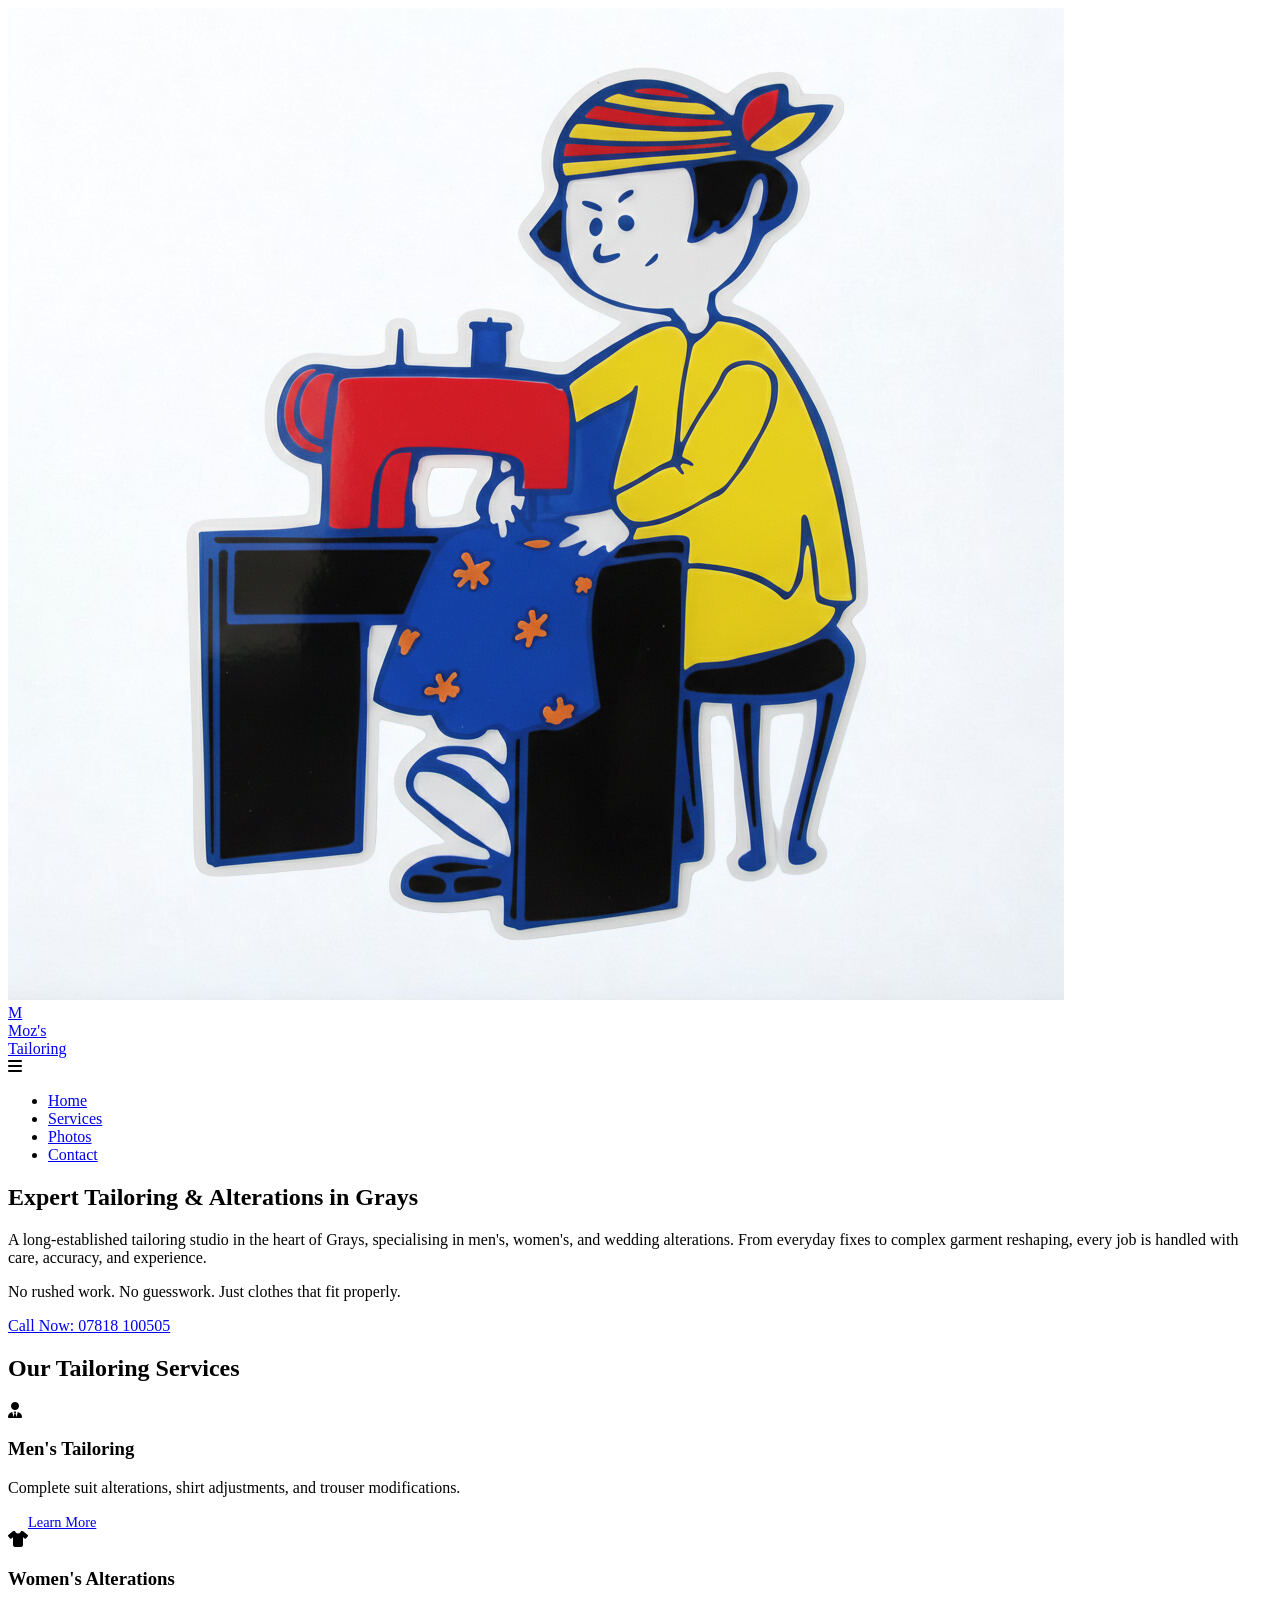
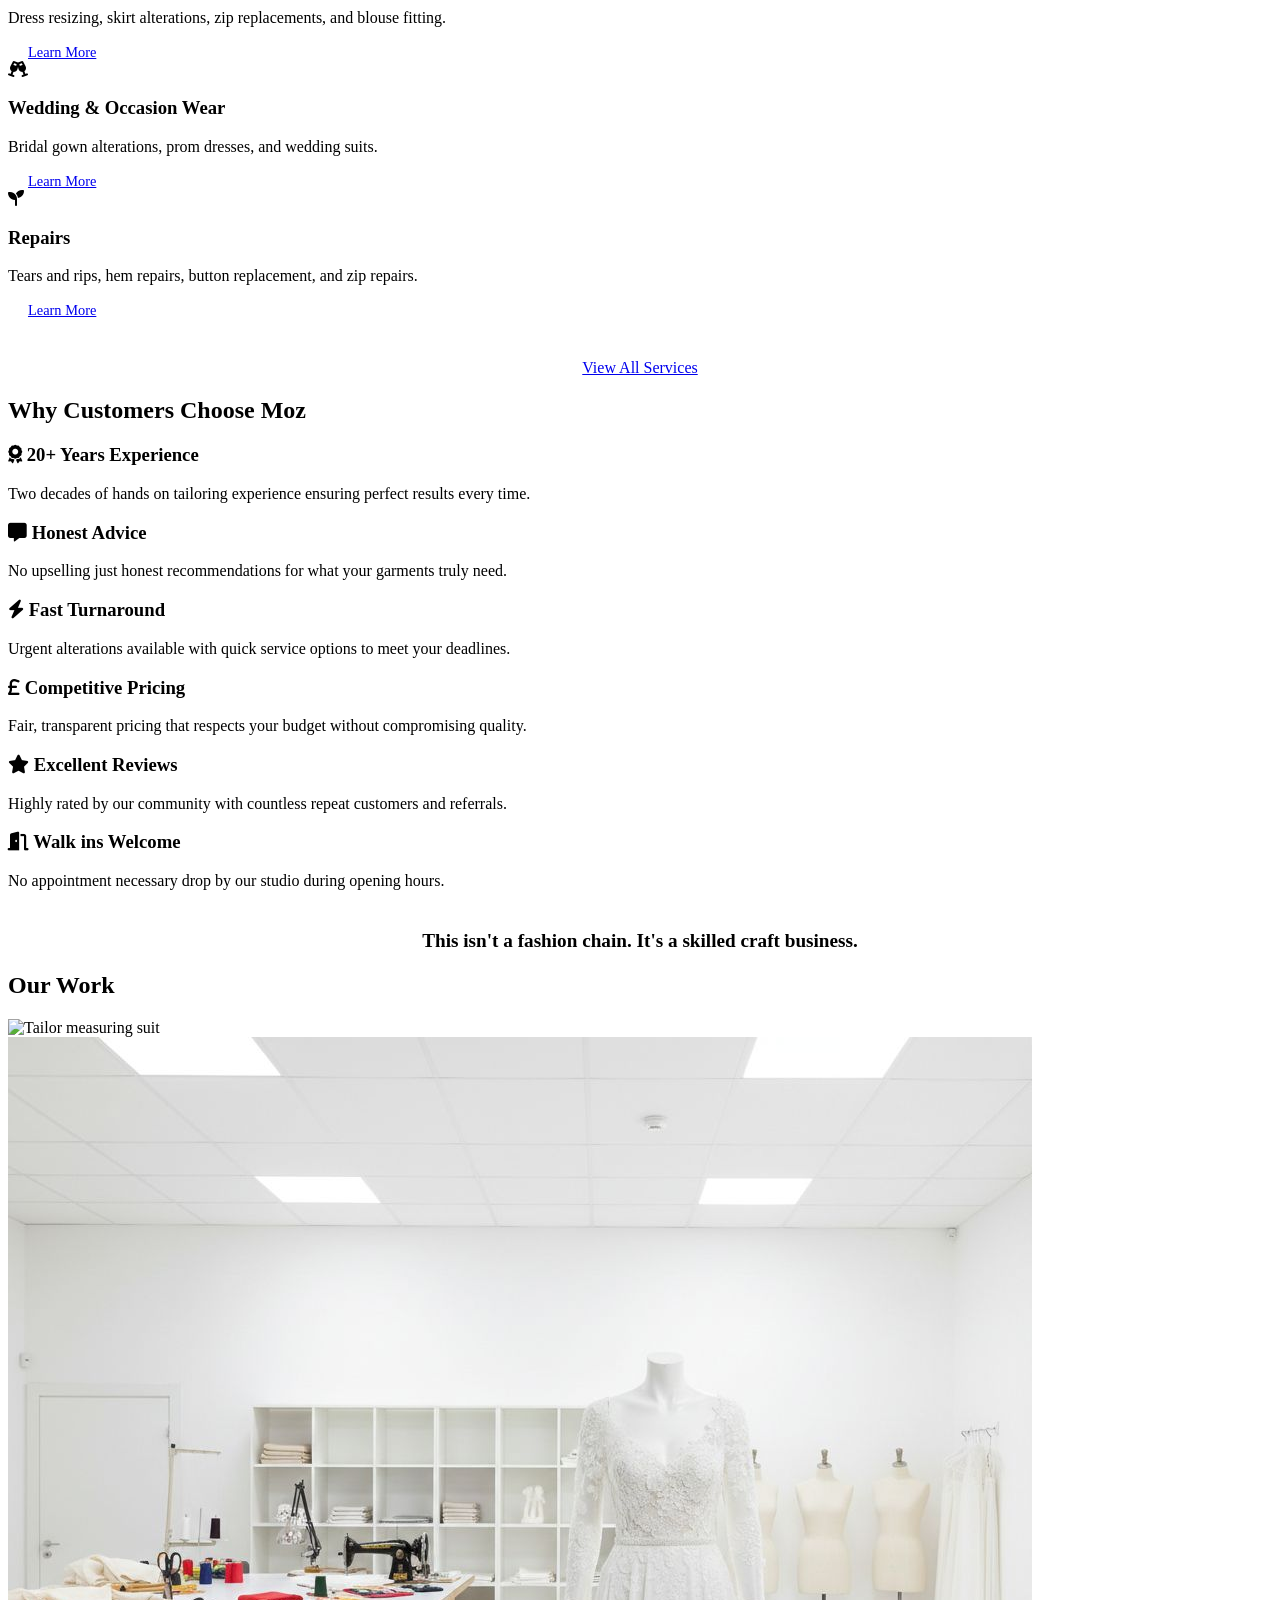
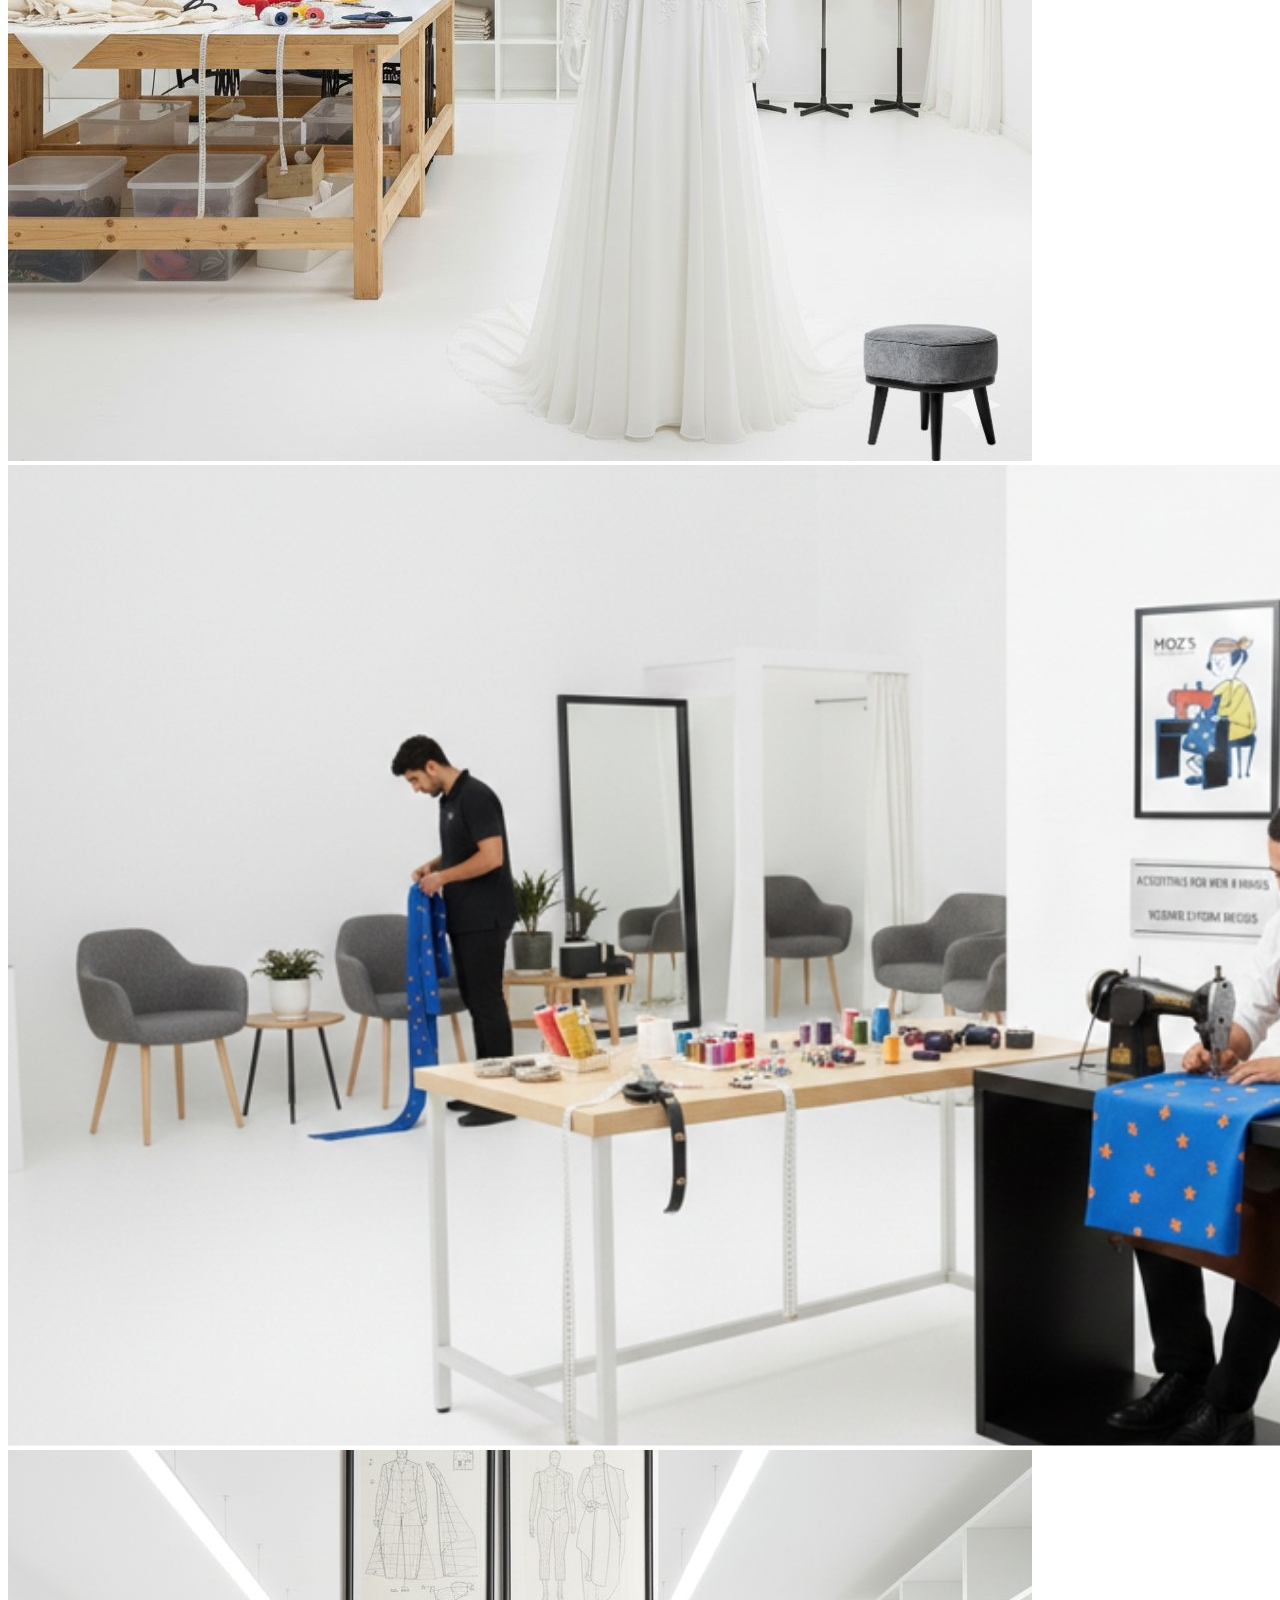
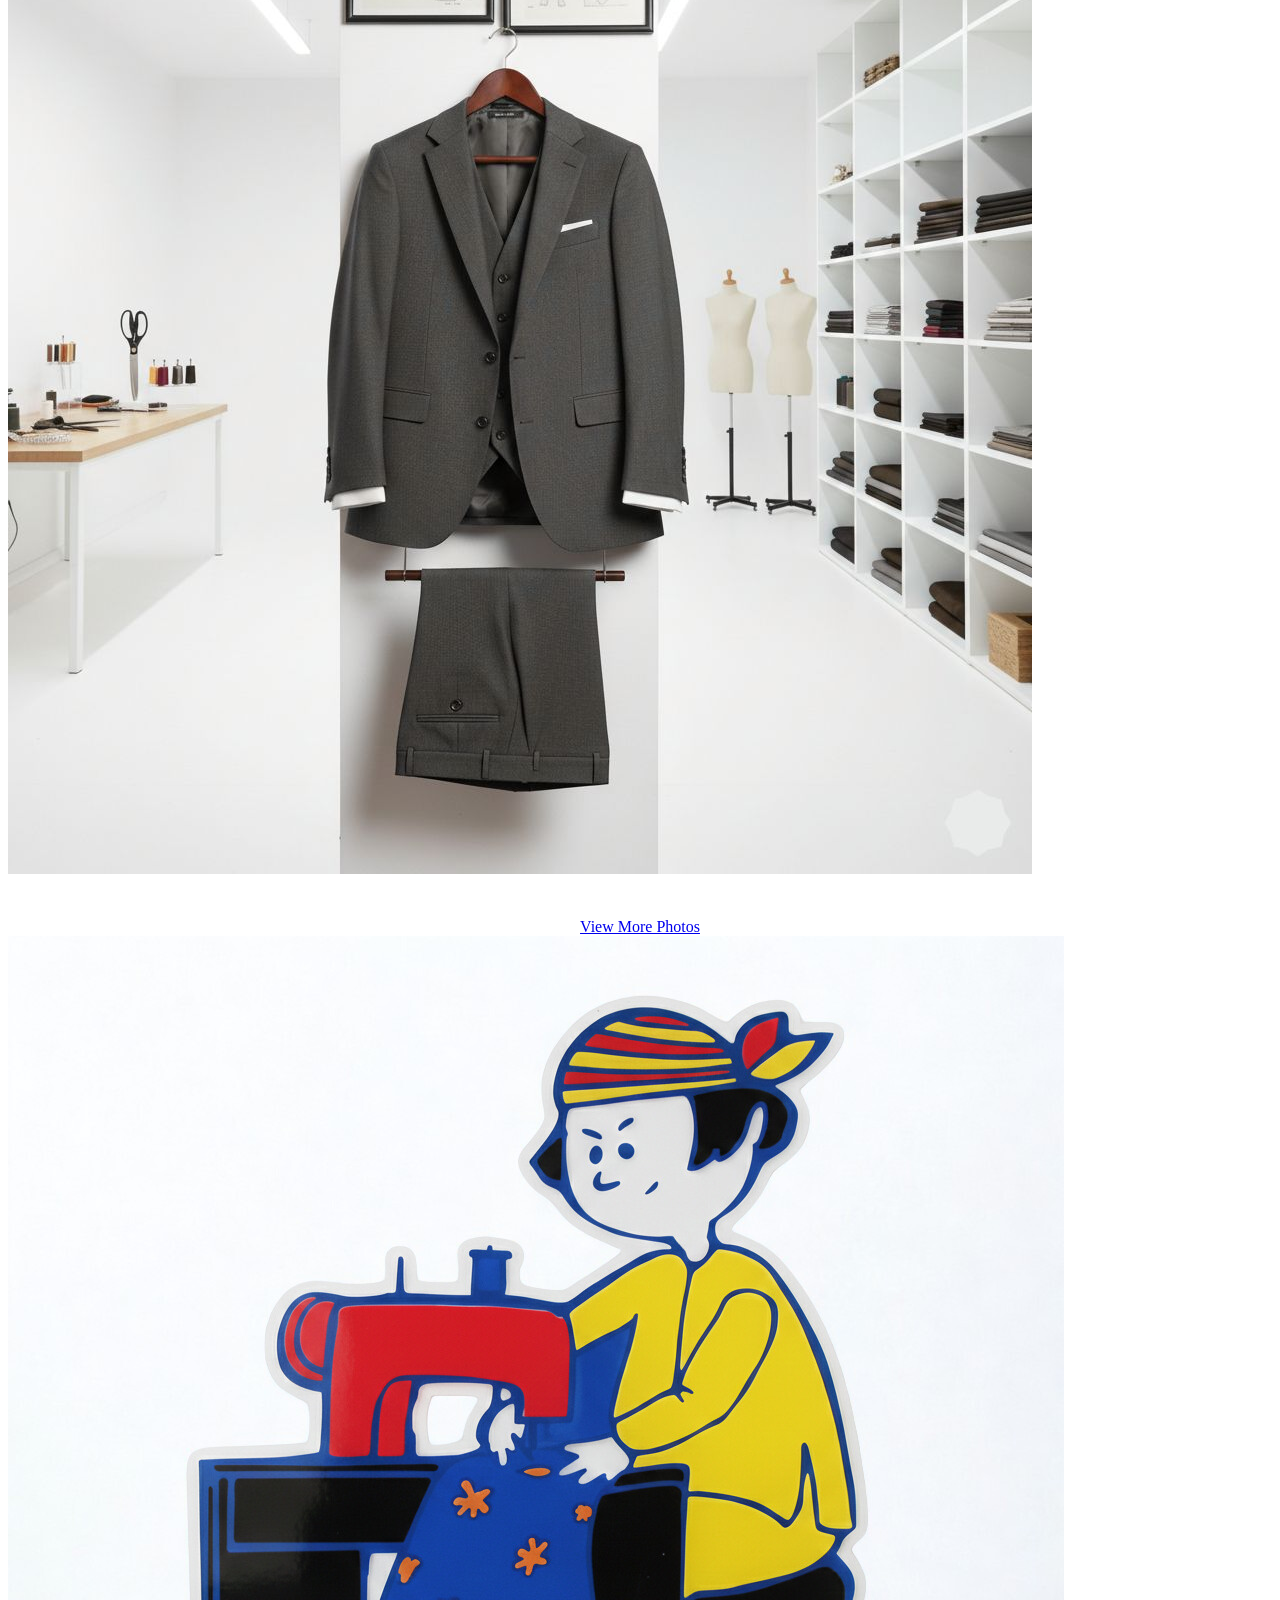
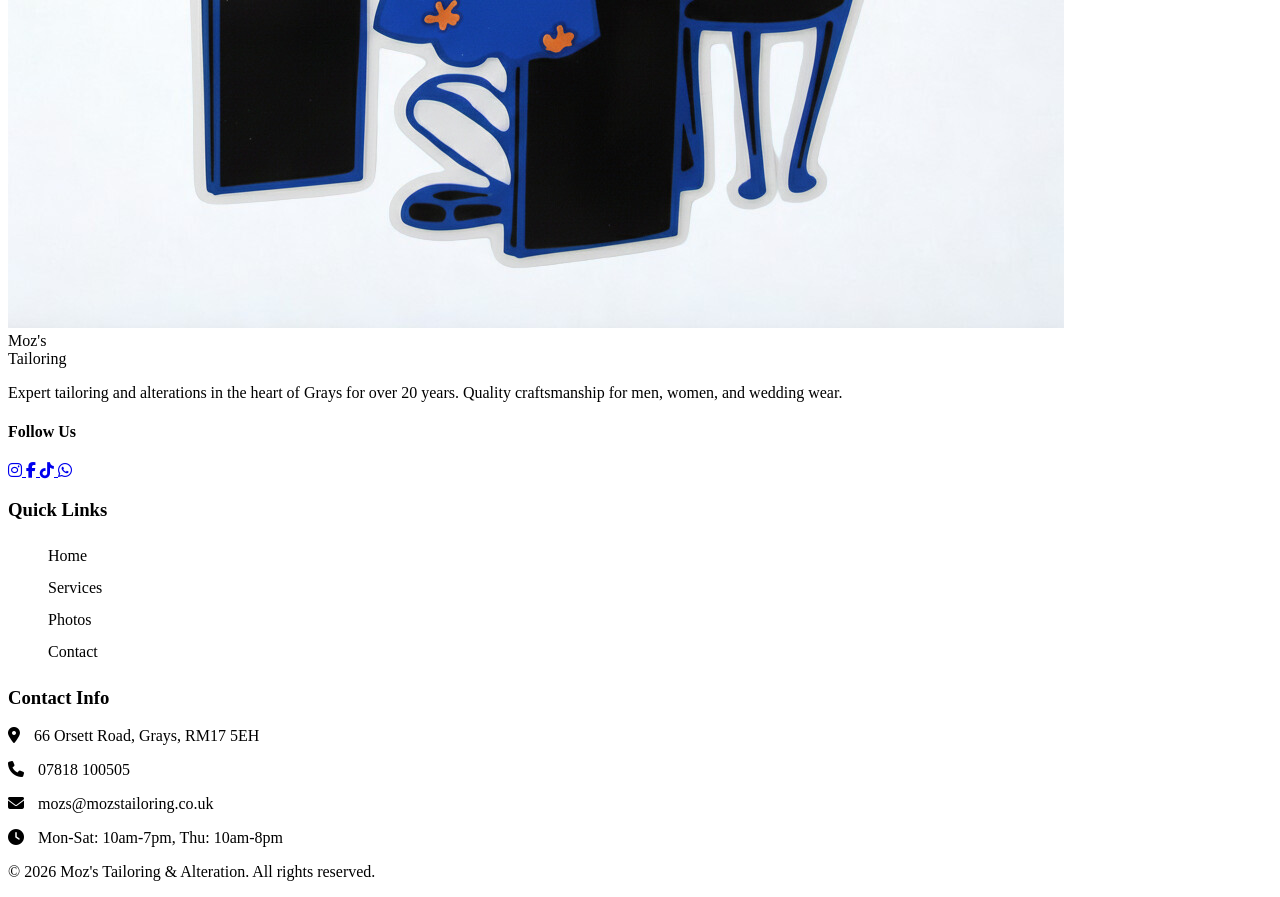
==== index.html @ 3010e923 "Add files via upload" ====
<!DOCTYPE html>
<html lang="en">
<head>
    <meta charset="UTF-8">
    <meta name="viewport" content="width=device-width, initial-scale=1.0">
    <title>Moz's Tailoring & Alteration | Expert Tailors in Grays</title>
    <!-- Favicon -->
    <link rel="icon" type="image/x-icon" href="favicon.ico">
    <link rel="apple-touch-icon" sizes="180x180" href="apple-touch-icon.png">
    <link rel="icon" type="image/png" sizes="32x32" href="favicon-32x32.png">
    <link rel="icon" type="image/png" sizes="16x16" href="favicon-16x16.png">
    
    <link rel="stylesheet" href="https://cdnjs.cloudflare.com/ajax/libs/font-awesome/6.4.0/css/all.min.css">
    <link rel="preconnect" href="https://fonts.googleapis.com">
    <link rel="preconnect" href="https://fonts.gstatic.com" crossorigin>
    <link href="https://fonts.googleapis.com/css2?family=Inter:wght@300;400;500;600;700&family=Lato:wght@400;500;600&display=swap" rel="stylesheet">
    <link rel="stylesheet" href="style.css">
</head>
<body>
    <!-- Main Header (Shared across all pages) -->
    <header class="main-header">
        <div class="container header-container">
            <!-- Logo -->
            <a href="index.html" class="logo-container">
                <img src="images/moz-logo.jpg" alt="Moz's Tailoring Logo" class="logo-image">
                <div class="logo-fallback">M</div>
                <div class="logo-text-top">Moz's</div>
                <div class="logo-text-bottom">Tailoring</div>
            </a>
            
            <!-- Navigation -->
            <nav class="main-nav">
                <div class="mobile-toggle">
                    <i class="fas fa-bars"></i>
                </div>
                <ul>
                    <li><a href="index.html" class="active">Home</a></li>
                    <li><a href="services.html">Services</a></li>
                    <li><a href="photos.html">Photos</a></li>
                    <li><a href="contact.html">Contact</a></li>
                </ul>
            </nav>
        </div>
    </header>

    <!-- Hero Section -->
    <section class="hero" id="home">
        <!-- Background slideshow -->
        <div class="hero-slideshow">
            <div class="hero-slide slide-1 active"></div>
            <div class="hero-slide slide-2"></div>
        </div>
        
        <!-- Hero main content -->
        <div class="hero-content">
            <div class="hero-title-container">
                <h1 class="fade-in">Expert Tailoring & Alterations in Grays</h1>
            </div>
            <p class="fade-in delay-1">A long-established tailoring studio in the heart of Grays, specialising in men's, women's, and wedding alterations. From everyday fixes to complex garment reshaping, every job is handled with care, accuracy, and experience.</p>
            <p class="premium-tagline fade-in delay-2">No rushed work. No guesswork. Just clothes that fit properly.</p>
            <a href="tel:07818100505" class="btn fade-in delay-3">Call Now: 07818 100505</a>
        </div>
    </section>

    <!-- Services Preview Section -->
    <section id="services-preview">
        <div class="container">
            <div class="section-title">
                <h2>Our Tailoring Services</h2>
            </div>
            <div class="services-grid">
                <!-- Men's Tailoring -->
                <div class="service-card fade-in">
                    <div class="service-icon">
                        <i class="fas fa-user-tie"></i>
                    </div>
                    <div class="service-content">
                        <h3>Men's Tailoring</h3>
                        <p>Complete suit alterations, shirt adjustments, and trouser modifications.</p>
                        <a href="services.html#mens" class="btn" style="margin-top: 15px; padding: 8px 20px; font-size: 0.9rem;">Learn More</a>
                    </div>
                </div>
                
                <!-- Women's Alterations -->
                <div class="service-card fade-in delay-1">
                    <div class="service-icon">
                        <i class="fas fa-tshirt"></i>
                    </div>
                    <div class="service-content">
                        <h3>Women's Alterations</h3>
                        <p>Dress resizing, skirt alterations, zip replacements, and blouse fitting.</p>
                        <a href="services.html#womens" class="btn" style="margin-top: 15px; padding: 8px 20px; font-size: 0.9rem;">Learn More</a>
                    </div>
                </div>
                
                <!-- Wedding & Occasion Wear -->
                <div class="service-card fade-in delay-2">
                    <div class="service-icon">
                        <i class="fas fa-glass-cheers"></i>
                    </div>
                    <div class="service-content">
                        <h3>Wedding & Occasion Wear</h3>
                        <p>Bridal gown alterations, prom dresses, and wedding suits.</p>
                        <a href="services.html#wedding" class="btn" style="margin-top: 15px; padding: 8px 20px; font-size: 0.9rem;">Learn More</a>
                    </div>
                </div>
                
                <!-- Repairs -->
                <div class="service-card fade-in delay-3">
                    <div class="service-icon">
                        <i class="fas fa-seedling"></i>
                    </div>
                    <div class="service-content">
                        <h3>Repairs</h3>
                        <p>Tears and rips, hem repairs, button replacement, and zip repairs.</p>
                        <a href="services.html#repairs" class="btn" style="margin-top: 15px; padding: 8px 20px; font-size: 0.9rem;">Learn More</a>
                    </div>
                </div>
            </div>
            <div style="text-align: center; margin-top: 40px;">
                <a href="services.html" class="btn">View All Services</a>
            </div>
        </div>
    </section>

    <!-- Why Choose Us Section -->
    <section class="why-us">
        <div class="container">
            <div class="section-title">
                <h2>Why Customers Choose Moz</h2>
            </div>
            <div class="why-grid">
                <div class="why-item fade-in">
                    <h3><i class="fas fa-award"></i> 20+ Years Experience</h3>
                    <p>Two decades of hands on tailoring experience ensuring perfect results every time.</p>
                </div>
                <div class="why-item fade-in delay-1">
                    <h3><i class="fas fa-comment-alt"></i> Honest Advice</h3>
                    <p>No upselling just honest recommendations for what your garments truly need.</p>
                </div>
                <div class="why-item fade-in delay-2">
                    <h3><i class="fas fa-bolt"></i> Fast Turnaround</h3>
                    <p>Urgent alterations available with quick service options to meet your deadlines.</p>
                </div>
                <div class="why-item fade-in delay-3">
                    <h3><i class="fas fa-pound-sign"></i> Competitive Pricing</h3>
                    <p>Fair, transparent pricing that respects your budget without compromising quality.</p>
                </div>
                <div class="why-item fade-in">
                    <h3><i class="fas fa-star"></i> Excellent Reviews</h3>
                    <p>Highly rated by our community with countless repeat customers and referrals.</p>
                </div>
                <div class="why-item fade-in delay-1">
                    <h3><i class="fas fa-door-open"></i> Walk ins Welcome</h3>
                    <p>No appointment necessary drop by our studio during opening hours.</p>
                </div>
            </div>
            <div style="text-align: center; margin-top: 40px; font-size: 1.2rem; font-weight: 600; color: var(--primary);" class="fade-in delay-2">
                <p>This isn't a fashion chain. It's a skilled craft business.</p>
            </div>
        </div>
    </section>

    <!-- Gallery Preview Section -->
    <section id="gallery-preview">
        <div class="container">
            <div class="section-title">
                <h2>Our Work</h2>
            </div>
            <div class="gallery-grid">
                <div class="gallery-item fade-in">
                    <img src="images/moz4.jpg" alt="Tailor measuring suit">
                </div>
                <div class="gallery-item fade-in delay-1">
                    <img src="images/moz7.jpg" alt="Wedding dress alteration">
                </div>
                <div class="gallery-item fade-in delay-2">
                    <img src="images/moz10.jpg" alt="Tailor at work">
                </div>
                <div class="gallery-item fade-in delay-3">
                    <img src="images/moz6.jpg" alt="Finished suit on hanger">
                </div>
            </div>
            <div style="text-align: center; margin-top: 40px;">
                <a href="photos.html" class="btn">View More Photos</a>
            </div>
        </div>
    </section>

    <!-- Footer (Shared across all pages) -->
    <footer>
        <div class="container">
            <div class="footer-content">
                <div>
                    <div class="footer-logo-container">
                        <img src="images/moz-logo.jpg" alt="Moz's Tailoring Logo" class="footer-logo-image">
                        <div class="footer-text-top">Moz's</div>
                        <div class="footer-text-bottom">Tailoring</div>
                    </div>
                    <p>Expert tailoring and alterations in the heart of Grays for over 20 years. Quality craftsmanship for men, women, and wedding wear.</p>
                    
                    <div class="social-media">
                        <h4>Follow Us</h4>
                        <div class="social-icons">
                            <a href="https://www.instagram.com/" target="_blank" class="social-icon instagram" title="Follow on Instagram">
                                <i class="fab fa-instagram"></i>
                            </a>
                            <a href="https://www.facebook.com/" target="_blank" class="social-icon facebook" title="Follow on Facebook">
                                <i class="fab fa-facebook-f"></i>
                            </a>
                            <a href="https://www.tiktok.com/" target="_blank" class="social-icon tiktok" title="Follow on TikTok">
                                <i class="fab fa-tiktok"></i>
                            </a>
                            <a href="https://wa.me/447818100505" target="_blank" class="social-icon whatsapp" title="Message on WhatsApp">
                                <i class="fab fa-whatsapp"></i>
                            </a>
                        </div>
                    </div>
                </div>
                <div>
                    <h3>Quick Links</h3>
                    <ul style="list-style: none;">
                        <li><a href="index.html" style="color: var(--secondary); text-decoration: none; line-height: 2;">Home</a></li>
                        <li><a href="services.html" style="color: var(--secondary); text-decoration: none; line-height: 2;">Services</a></li>
                        <li><a href="photos.html" style="color: var(--secondary); text-decoration: none; line-height: 2;">Photos</a></li>
                        <li><a href="contact.html" style="color: var(--secondary); text-decoration: none; line-height: 2;">Contact</a></li>
                    </ul>
                </div>
                <div>
                    <h3>Contact Info</h3>
                    <p><i class="fas fa-map-marker-alt" style="color: var(--accent); margin-right: 10px;"></i> 66 Orsett Road, Grays, RM17 5EH</p>
                    <p><i class="fas fa-phone" style="color: var(--accent); margin-right: 10px;"></i> 07818 100505</p>
                    <p><i class="fas fa-envelope" style="color: var(--accent); margin-right: 10px;"></i> mozs@mozstailoring.co.uk</p>
                    <p><i class="fas fa-clock" style="color: var(--accent); margin-right: 10px;"></i> Mon-Sat: 10am-7pm, Thu: 10am-8pm</p>
                </div>
            </div>
            <div class="copyright">
                <p>&copy; 2026 Moz's Tailoring & Alteration. All rights reserved.</p>
            </div>
        </div>
    </footer>

    <script src="script.js"></script>
</body>
</html>
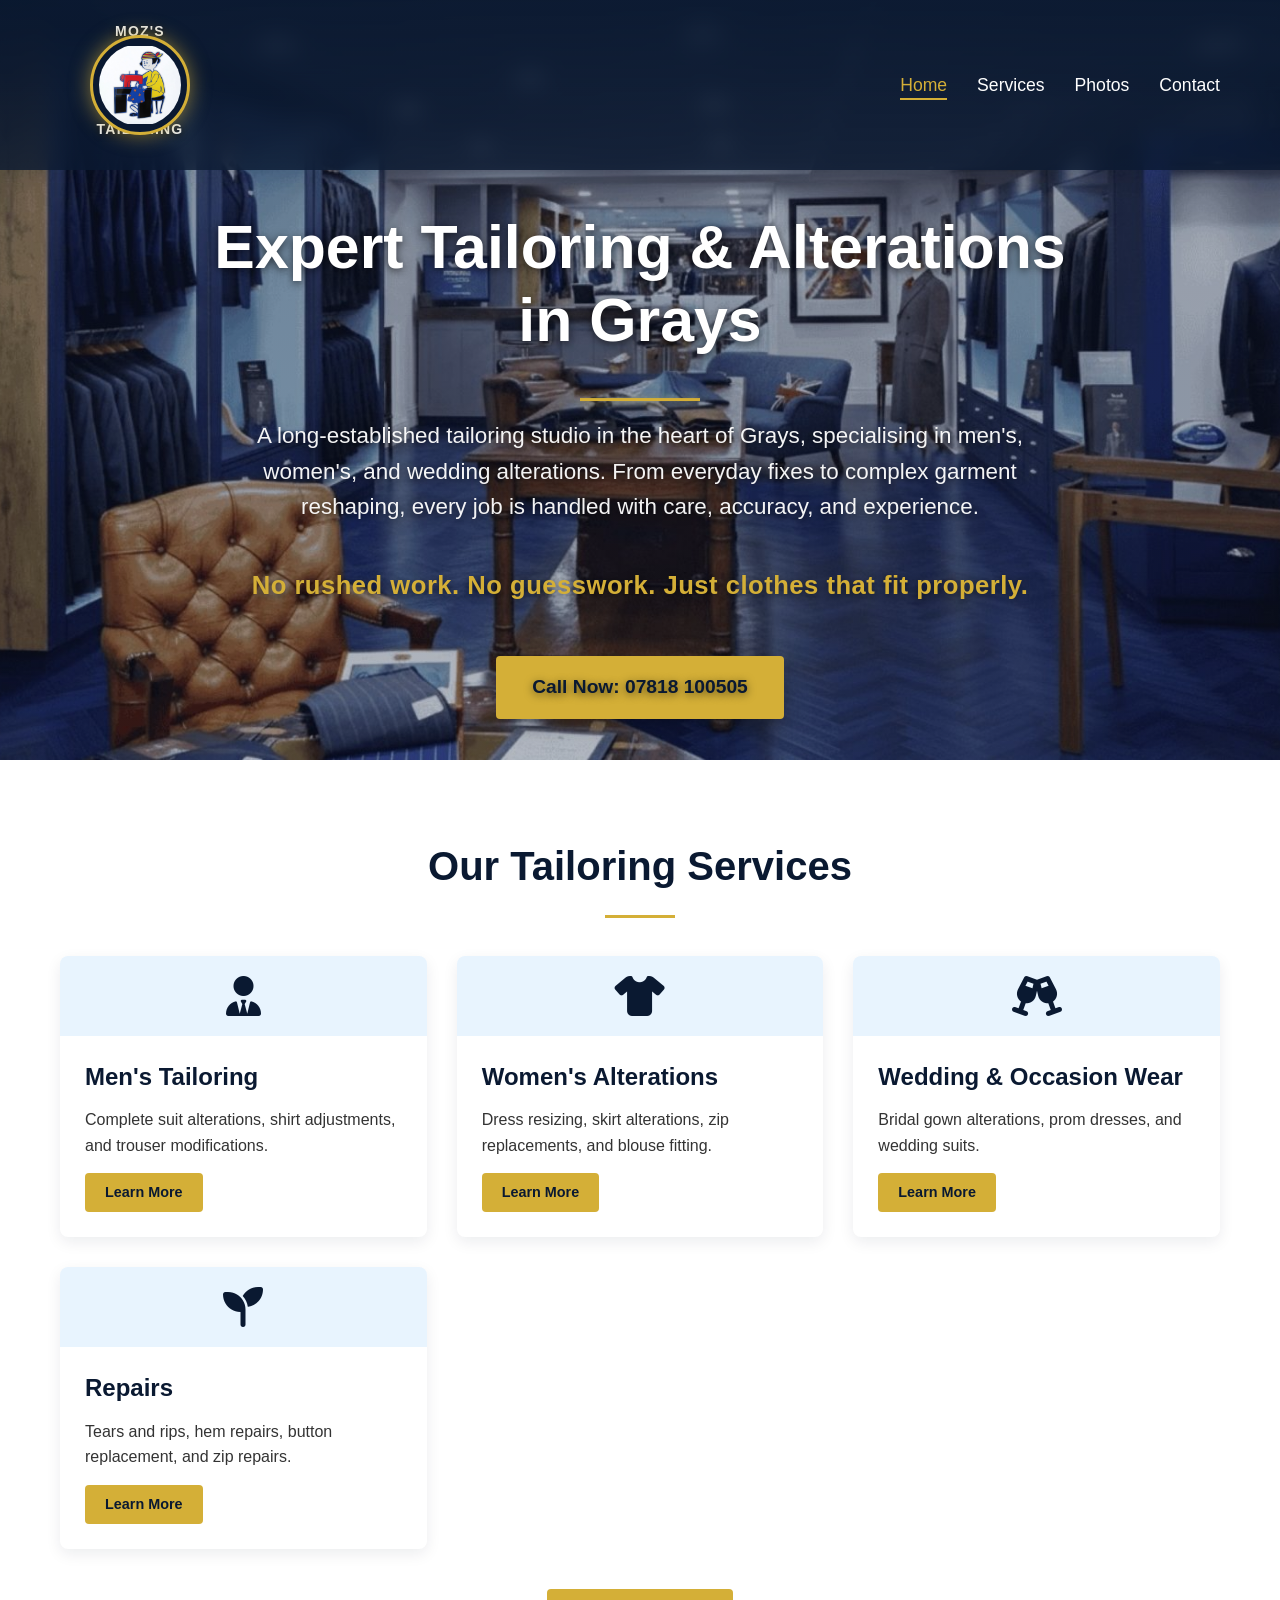
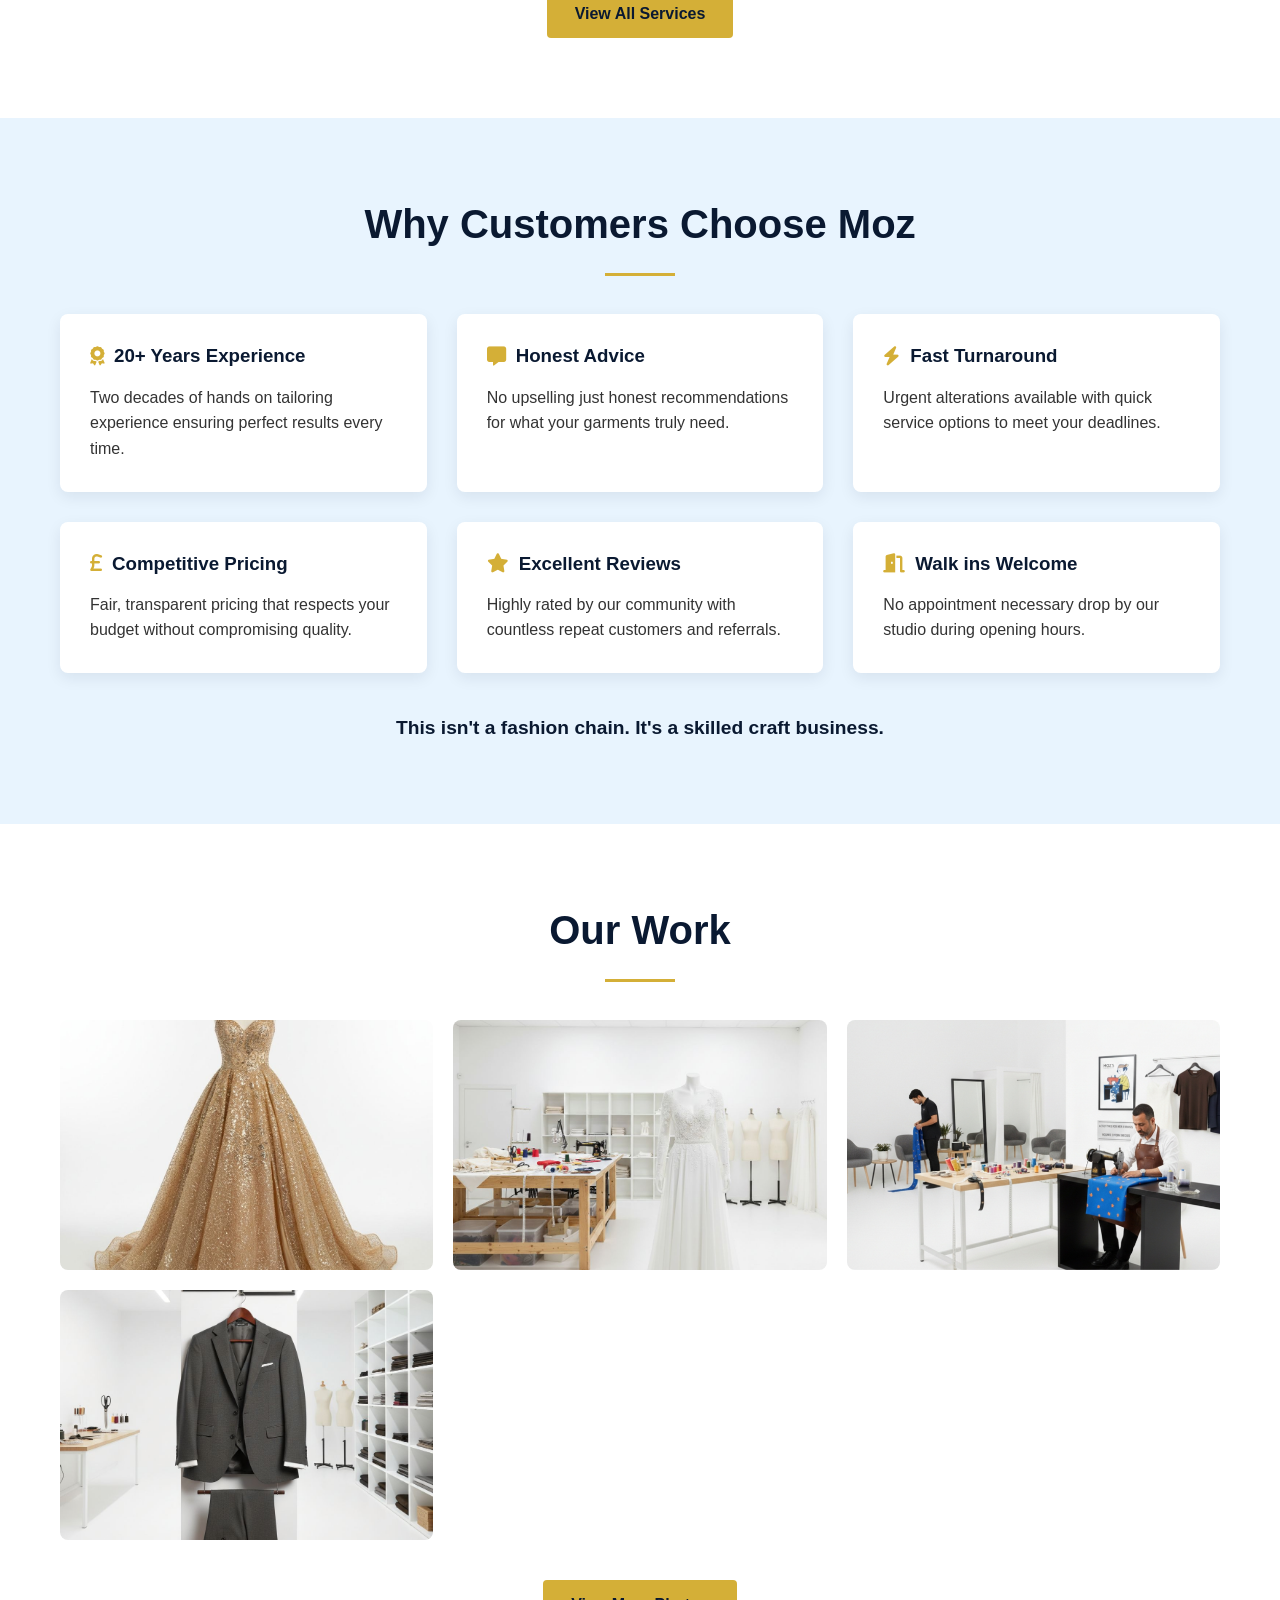
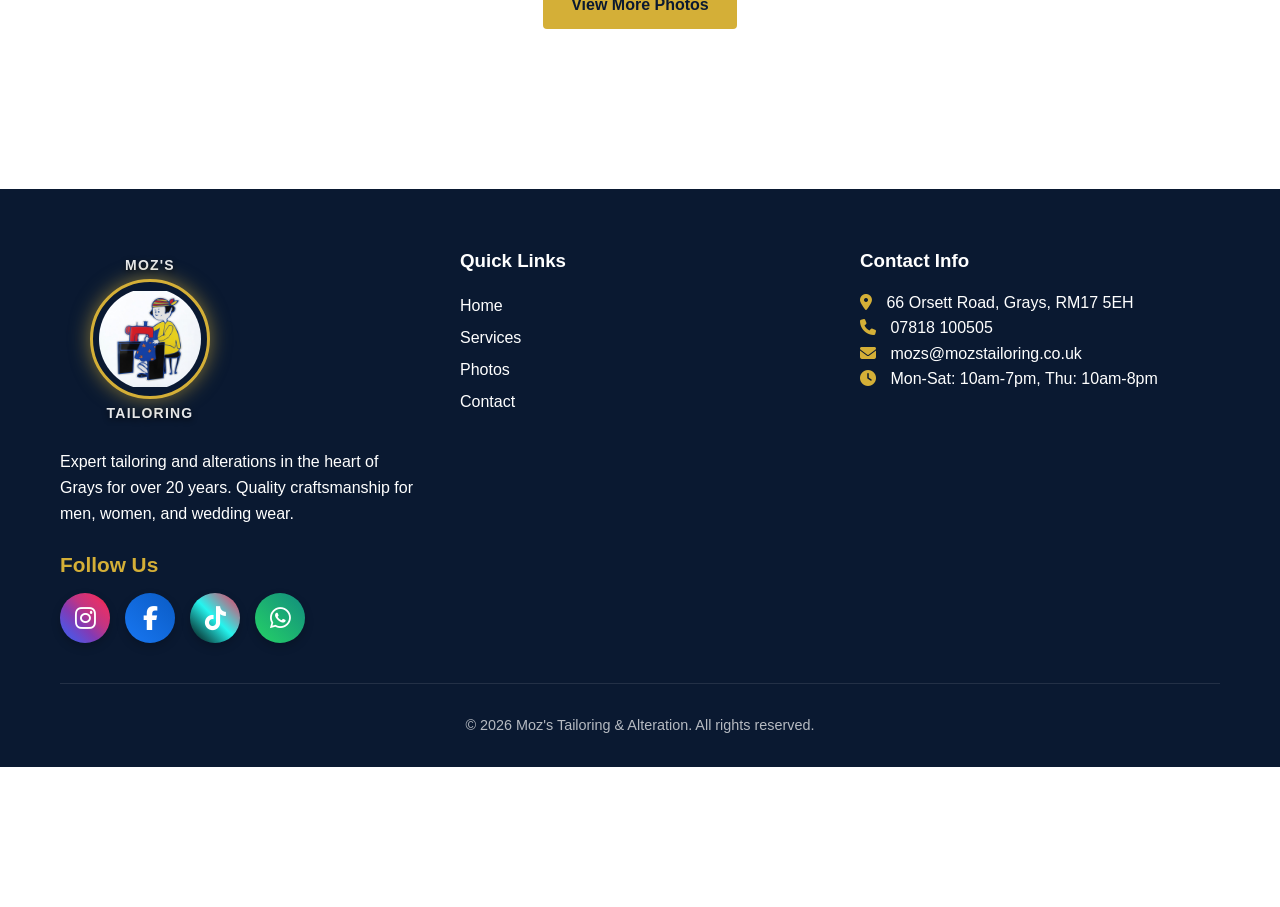
==== commit 0d067405: "Rename index to index.html" ====
--- a/index.html
+++ b/index.html
@@ -242,4 +242,4 @@
 
     <script src="script.js"></script>
 </body>
-</html>+</html>
--- a/style.css
+++ b/style.css
@@ -0,0 +1,889 @@
+:root {
+    --primary: #0A1931; /* Deep Navy */
+    --secondary: #FFFFFF; /* Clean White */
+    --accent: #D4AF37; /* Tailor Gold */
+    --neutral: #E8F4FE; /* Light Sky Blue */
+    --text-dark: #333333;
+    --text-light: #666666;
+    --shadow: 0 5px 15px rgba(10, 25, 49, 0.08);
+    --transition: all 0.3s ease;
+}
+
+* {
+    margin: 0;
+    padding: 0;
+    box-sizing: border-box;
+}
+
+body {
+    font-family: 'Inter', sans-serif;
+    line-height: 1.6;
+    color: var(--text-dark);
+    background-color: var(--secondary);
+    overflow-x: hidden;
+}
+
+h1, h2, h3, h4 {
+    font-family: 'Inter', sans-serif;
+    font-weight: 600;
+    line-height: 1.3;
+    margin-bottom: 1rem;
+}
+
+.container {
+    width: 100%;
+    max-width: 1200px;
+    margin: 0 auto;
+    padding: 0 20px;
+}
+
+section {
+    padding: 80px 0;
+}
+
+.section-title {
+    text-align: center;
+    margin-bottom: 3rem;
+    position: relative;
+}
+
+.section-title h2 {
+    font-size: 2.5rem;
+    color: var(--primary);
+    display: inline-block;
+}
+
+.section-title h2:after {
+    content: '';
+    position: absolute;
+    width: 70px;
+    height: 3px;
+    background-color: var(--accent);
+    bottom: -10px;
+    left: 50%;
+    transform: translateX(-50%);
+}
+
+.btn {
+    display: inline-block;
+    padding: 12px 28px;
+    background-color: var(--accent);
+    color: var(--primary);
+    border: none;
+    border-radius: 4px;
+    font-weight: 600;
+    font-size: 1rem;
+    cursor: pointer;
+    transition: var(--transition);
+    text-decoration: none;
+    text-align: center;
+}
+
+.btn:hover {
+    background-color: #C19B2C;
+    transform: translateY(-3px);
+    box-shadow: var(--shadow);
+}
+
+/* Header/Navigation */
+.main-header {
+    position: fixed;
+    top: 0;
+    left: 0;
+    width: 100%;
+    z-index: 1000;
+    background: linear-gradient(to bottom, rgba(10, 25, 49, 0.95), rgba(10, 25, 49, 0.8));
+    backdrop-filter: blur(10px);
+    box-shadow: 0 4px 20px rgba(10, 25, 49, 0.1);
+}
+
+.header-container {
+    display: flex;
+    justify-content: space-between;
+    align-items: center;
+    padding: 15px 20px;
+}
+
+/* Logo */
+.logo-container {
+    display: flex;
+    align-items: center;
+    position: relative;
+    width: 160px;
+    height: 140px;
+}
+
+.logo-image {
+    width: 100px;
+    height: 100px;
+    border-radius: 50%;
+    object-fit: contain;
+    position: absolute;
+    top: 50%;
+    left: 50%;
+    transform: translate(-50%, -50%);
+    z-index: 2;
+    background-color: var(--secondary);
+    padding: 6px;
+    border: 3px solid var(--accent);
+    box-shadow: 0 0 20px rgba(212, 175, 55, 0.6);
+    background-image: url('data:image/svg+xml,<svg xmlns="http://www.w3.org/2000/svg" viewBox="0 0 100 100"><rect width="100" height="100" fill="%230A1931"/><text x="50" y="50" font-family="Arial" font-size="30" fill="%23D4AF37" text-anchor="middle" dominant-baseline="middle">M</text></svg>');
+    background-size: cover;
+    background-position: center;
+}
+
+.logo-fallback {
+    display: none;
+    position: absolute;
+    top: 50%;
+    left: 50%;
+    transform: translate(-50%, -50%);
+    font-size: 2.2rem;
+    font-weight: 700;
+    color: var(--accent);
+    z-index: 3;
+}
+
+.logo-image.error + .logo-fallback {
+    display: block;
+}
+
+/* Simple text positions */
+.logo-text-top, .logo-text-bottom {
+    position: absolute;
+    left: 50%;
+    transform: translateX(-50%);
+    font-size: 14px;
+    font-weight: 600;
+    color: #FFFFFF;
+    text-transform: uppercase;
+    letter-spacing: 1.2px;
+    text-shadow: 0 2px 6px rgba(0, 0, 0, 0.8);
+    white-space: nowrap;
+    font-family: 'Inter', sans-serif;
+    opacity: 0.9;
+}
+
+.logo-text-top {
+    top: 5px;
+}
+
+.logo-text-bottom {
+    bottom: 15px;
+}
+
+/* Main Navigation */
+.main-nav ul {
+    display: flex;
+    list-style: none;
+    gap: 30px;
+}
+
+.main-nav a {
+    color: var(--secondary);
+    text-decoration: none;
+    font-weight: 500;
+    font-size: 1.1rem;
+    transition: var(--transition);
+    padding: 5px 0;
+    position: relative;
+}
+
+.main-nav a:after {
+    content: '';
+    position: absolute;
+    width: 0;
+    height: 2px;
+    background: var(--accent);
+    left: 0;
+    bottom: 0;
+    transition: var(--transition);
+}
+
+.main-nav a:hover {
+    color: var(--accent);
+}
+
+.main-nav a:hover:after {
+    width: 100%;
+}
+
+.main-nav a.active {
+    color: var(--accent);
+}
+
+.main-nav a.active:after {
+    width: 100%;
+}
+
+/* Mobile menu toggle */
+.mobile-toggle {
+    display: none;
+    color: var(--secondary);
+    font-size: 1.5rem;
+    cursor: pointer;
+    background: rgba(10, 25, 49, 0.8);
+    padding: 10px;
+    border-radius: 4px;
+}
+
+/* Hero Section (for home page) */
+.hero {
+    position: relative;
+    height: 100vh;
+    min-height: 700px;
+    color: var(--secondary);
+    text-align: center;
+    overflow: hidden;
+    margin-top: -140px;
+    padding-top: 140px;
+}
+
+.hero-slideshow {
+    position: absolute;
+    top: 0;
+    left: 0;
+    width: 100%;
+    height: 100%;
+    z-index: -1;
+}
+
+.hero-slide {
+    position: absolute;
+    top: 0;
+    left: 0;
+    width: 100%;
+    height: 100%;
+    opacity: 0;
+    transition: opacity 1s ease-in-out;
+    background-size: cover;
+    background-position: center;
+    background-repeat: no-repeat;
+}
+
+.hero-slide.active {
+    opacity: 1;
+    z-index: 1;
+}
+
+.hero-slide.slide-1 {
+    background-image: linear-gradient(rgba(10, 25, 49, 0.4), rgba(10, 25, 49, 0.3)), url('images/moz1.jpg');
+}
+
+.hero-slide.slide-2 {
+    background-image: linear-gradient(rgba(10, 25, 49, 0.4), rgba(10, 25, 49, 0.3)), url('images/moz2.jpg');
+}
+
+.hero-content {
+    position: absolute;
+    top: 65%;
+    left: 50%;
+    transform: translate(-50%, -50%);
+    z-index: 2;
+    max-width: 900px;
+    width: 90%;
+    text-align: center;
+    text-shadow: 0 2px 8px rgba(0, 0, 0, 0.6);
+    padding-top: 40px;
+}
+
+.hero h1 {
+    font-size: 3.8rem;
+    margin-bottom: 1.8rem;
+    color: var(--secondary);
+    line-height: 1.2;
+}
+
+.hero p {
+    font-size: 1.4rem;
+    margin: 0 auto 2.5rem;
+    color: rgba(255, 255, 255, 0.95);
+    max-width: 800px;
+    line-height: 1.6;
+}
+
+.hero .btn {
+    background-color: var(--accent);
+    color: var(--primary);
+    font-size: 1.2rem;
+    padding: 16px 36px;
+    box-shadow: 0 6px 20px rgba(0, 0, 0, 0.3);
+    font-weight: 700;
+    margin-top: 10px;
+}
+
+.hero-title-container {
+    position: relative;
+    display: inline-block;
+    margin-bottom: 2rem;
+}
+
+.hero-title-container:after {
+    content: '';
+    position: absolute;
+    width: 120px;
+    height: 3px;
+    background-color: var(--accent);
+    bottom: -15px;
+    left: 50%;
+    transform: translateX(-50%);
+    box-shadow: 0 2px 8px rgba(212, 175, 55, 0.5);
+}
+
+.premium-tagline {
+    font-size: 1.6rem !important;
+    margin-bottom: 2.5rem !important;
+    color: var(--accent) !important;
+    font-weight: 700 !important;
+    text-shadow: 0 2px 8px rgba(0, 0, 0, 0.6) !important;
+    letter-spacing: 0.5px;
+    position: relative;
+    display: inline-block;
+    padding: 0;
+}
+
+/* Page Hero (for other pages) */
+.page-hero {
+    background-color: var(--primary);
+    color: var(--secondary);
+    text-align: center;
+    padding: 140px 0 80px;
+    margin-top: 140px;
+    position: relative;
+    overflow: hidden;
+}
+
+.page-hero:before {
+    content: '';
+    position: absolute;
+    top: 0;
+    left: 0;
+    right: 0;
+    bottom: 0;
+    background: linear-gradient(135deg, rgba(212, 175, 55, 0.1), rgba(10, 25, 49, 0.9));
+    z-index: 1;
+}
+
+.page-hero-content {
+    position: relative;
+    z-index: 2;
+}
+
+.page-hero h1 {
+    font-size: 3.5rem;
+    margin-bottom: 1.5rem;
+    color: var(--secondary);
+}
+
+.page-hero p {
+    font-size: 1.3rem;
+    max-width: 700px;
+    margin: 0 auto;
+    color: rgba(255, 255, 255, 0.9);
+}
+
+/* Services Section (shared) */
+.services-grid {
+    display: grid;
+    grid-template-columns: repeat(auto-fit, minmax(280px, 1fr));
+    gap: 30px;
+}
+
+.service-card {
+    background-color: var(--secondary);
+    border-radius: 8px;
+    overflow: hidden;
+    box-shadow: var(--shadow);
+    transition: var(--transition);
+}
+
+.service-card:hover {
+    transform: translateY(-10px);
+    box-shadow: 0 15px 30px rgba(10, 25, 49, 0.1);
+}
+
+.service-icon {
+    background-color: var(--neutral);
+    height: 80px;
+    display: flex;
+    align-items: center;
+    justify-content: center;
+    font-size: 2.5rem;
+    color: var(--primary);
+}
+
+.service-content {
+    padding: 25px;
+}
+
+.service-content h3 {
+    color: var(--primary);
+    margin-bottom: 15px;
+    font-size: 1.5rem;
+}
+
+.service-content ul {
+    list-style-position: inside;
+    margin-top: 15px;
+}
+
+.service-content li {
+    margin-bottom: 8px;
+    color: var(--text-light);
+}
+
+/* Why Choose Us Section */
+.why-us {
+    background-color: var(--neutral);
+}
+
+.why-grid {
+    display: grid;
+    grid-template-columns: repeat(auto-fit, minmax(300px, 1fr));
+    gap: 30px;
+}
+
+.why-item {
+    background-color: var(--secondary);
+    padding: 30px;
+    border-radius: 8px;
+    box-shadow: var(--shadow);
+}
+
+.why-item h3 {
+    color: var(--primary);
+    display: flex;
+    align-items: center;
+}
+
+.why-item i {
+    color: var(--accent);
+    margin-right: 10px;
+    font-size: 1.2rem;
+}
+
+/* Gallery Section */
+.gallery-grid {
+    display: grid;
+    grid-template-columns: repeat(auto-fill, minmax(280px, 1fr));
+    gap: 20px;
+}
+
+.gallery-item {
+    border-radius: 8px;
+    overflow: hidden;
+    height: 250px;
+    position: relative;
+}
+
+.gallery-item img {
+    width: 100%;
+    height: 100%;
+    object-fit: cover;
+    transition: var(--transition);
+}
+
+.gallery-item:hover img {
+    transform: scale(1.05);
+}
+
+/* Contact Section */
+.contact-container {
+    display: grid;
+    grid-template-columns: repeat(auto-fit, minmax(300px, 1fr));
+    gap: 50px;
+}
+
+.contact-info {
+    background-color: var(--primary);
+    color: var(--secondary);
+    padding: 40px;
+    border-radius: 8px;
+}
+
+.contact-info h3 {
+    color: var(--accent);
+    margin-bottom: 25px;
+    font-size: 1.8rem;
+}
+
+.contact-details {
+    margin-bottom: 30px;
+}
+
+.contact-details div {
+    display: flex;
+    align-items: center;
+    margin-bottom: 15px;
+}
+
+.contact-details i {
+    color: var(--accent);
+    margin-right: 15px;
+    font-size: 1.2rem;
+    width: 25px;
+}
+
+.hours {
+    margin-top: 30px;
+}
+
+.hours p {
+    margin-bottom: 8px;
+    display: flex;
+    justify-content: space-between;
+}
+
+.map-container {
+    height: 100%;
+    border-radius: 8px;
+    overflow: hidden;
+    box-shadow: var(--shadow);
+}
+
+.map-container iframe {
+    width: 100%;
+    height: 100%;
+    border: 0;
+}
+
+/* Footer */
+footer {
+    background-color: var(--primary);
+    color: var(--secondary);
+    padding: 60px 0 30px;
+    margin-top: 80px;
+}
+
+.footer-content {
+    display: grid;
+    grid-template-columns: repeat(auto-fit, minmax(250px, 1fr));
+    gap: 40px;
+    margin-bottom: 40px;
+}
+
+.footer-logo-container {
+    position: relative;
+    width: 180px;
+    height: 180px;
+    margin-bottom: 20px;
+}
+
+.footer-logo-image {
+    width: 120px;
+    height: 120px;
+    border-radius: 50%;
+    object-fit: contain;
+    position: absolute;
+    top: 50%;
+    left: 50%;
+    transform: translate(-50%, -50%);
+    z-index: 2;
+    background-color: var(--secondary);
+    padding: 6px;
+    border: 3px solid var(--accent);
+    box-shadow: 0 0 20px rgba(212, 175, 55, 0.6);
+    background-image: url('data:image/svg+xml,<svg xmlns="http://www.w3.org/2000/svg" viewBox="0 0 100 100"><rect width="100" height="100" fill="%230A1931"/><text x="50" y="50" font-family="Arial" font-size="30" fill="%23D4AF37" text-anchor="middle" dominant-baseline="middle">M</text></svg>');
+    background-size: cover;
+    background-position: center;
+}
+
+.footer-text-top, .footer-text-bottom {
+    position: absolute;
+    left: 50%;
+    transform: translateX(-50%);
+    font-size: 14px;
+    font-weight: 600;
+    color: #FFFFFF;
+    text-transform: uppercase;
+    letter-spacing: 1.2px;
+    text-shadow: 0 2px 6px rgba(0, 0, 0, 0.8);
+    white-space: nowrap;
+    font-family: 'Inter', sans-serif;
+    opacity: 0.9;
+}
+
+.footer-text-top {
+    top: 5px;
+}
+
+.footer-text-bottom {
+    bottom: 5px;
+}
+
+.social-media {
+    margin-top: 25px;
+}
+
+.social-media h4 {
+    color: var(--accent);
+    margin-bottom: 15px;
+    font-size: 1.3rem;
+}
+
+.social-icons {
+    display: flex;
+    gap: 15px;
+    flex-wrap: wrap;
+}
+
+.social-icon {
+    display: flex;
+    align-items: center;
+    justify-content: center;
+    width: 50px;
+    height: 50px;
+    border-radius: 50%;
+    color: white;
+    font-size: 1.5rem;
+    transition: var(--transition);
+    text-decoration: none;
+    box-shadow: 0 4px 10px rgba(0, 0, 0, 0.2);
+}
+
+.social-icon:hover {
+    transform: translateY(-5px);
+    box-shadow: 0 8px 20px rgba(0, 0, 0, 0.3);
+}
+
+.instagram {
+    background: linear-gradient(45deg, #405DE6, #5851DB, #833AB4, #C13584, #E1306C, #FD1D1D);
+}
+
+.instagram:hover {
+    background: linear-gradient(45deg, #FD1D1D, #E1306C, #C13584, #833AB4, #5851DB, #405DE6);
+}
+
+.facebook {
+    background: linear-gradient(45deg, #1877F2, #0A5BC4);
+}
+
+.facebook:hover {
+    background: linear-gradient(45deg, #0A5BC4, #1877F2);
+}
+
+.tiktok {
+    background: linear-gradient(45deg, #000000, #25F4EE, #FE2C55);
+}
+
+.tiktok:hover {
+    background: linear-gradient(45deg, #FE2C55, #25F4EE, #000000);
+}
+
+.whatsapp {
+    background: linear-gradient(45deg, #25D366, #128C7E);
+}
+
+.whatsapp:hover {
+    background: linear-gradient(45deg, #128C7E, #25D366);
+}
+
+.copyright {
+    text-align: center;
+    padding-top: 30px;
+    border-top: 1px solid rgba(255, 255, 255, 0.1);
+    color: rgba(255, 255, 255, 0.7);
+    font-size: 0.9rem;
+}
+
+/* Fade-in animations */
+@keyframes fadeIn {
+    from { opacity: 0; transform: translateY(20px); }
+    to { opacity: 1; transform: translateY(0); }
+}
+
+.fade-in {
+    animation: fadeIn 0.8s ease forwards;
+}
+
+.delay-1 { animation-delay: 0.2s; }
+.delay-2 { animation-delay: 0.4s; }
+.delay-3 { animation-delay: 0.6s; }
+
+/* Responsive Design */
+@media (max-width: 1200px) {
+    .logo-container {
+        width: 140px;
+        height: 120px;
+    }
+    
+    .logo-image {
+        width: 90px;
+        height: 90px;
+    }
+    
+    .hero h1 {
+        font-size: 3.4rem;
+    }
+    
+    .hero p {
+        font-size: 1.3rem;
+    }
+}
+
+@media (max-width: 992px) {
+    .hero h1 {
+        font-size: 3rem;
+    }
+    
+    .hero p {
+        font-size: 1.2rem;
+    }
+    
+    .page-hero h1 {
+        font-size: 3rem;
+    }
+    
+    .section-title h2 {
+        font-size: 2.2rem;
+    }
+    
+    .logo-container {
+        width: 120px;
+        height: 100px;
+    }
+    
+    .logo-image {
+        width: 80px;
+        height: 80px;
+    }
+    
+    .hero-content {
+        top: 60%;
+    }
+}
+
+@media (max-width: 768px) {
+    .mobile-toggle {
+        display: block;
+    }
+    
+    .main-nav ul {
+        position: fixed;
+        top: 0;
+        left: 0;
+        width: 100%;
+        height: 100vh;
+        background-color: rgba(10, 25, 49, 0.95);
+        flex-direction: column;
+        align-items: center;
+        justify-content: center;
+        padding: 20px 0;
+        clip-path: polygon(0 0, 100% 0, 100% 0, 0 0);
+        transition: var(--transition);
+        z-index: 1000;
+        gap: 30px;
+    }
+    
+    .main-nav ul.active {
+        clip-path: polygon(0 0, 100% 0, 100% 100%, 0 100%);
+    }
+    
+    .main-nav a {
+        font-size: 1.3rem;
+        padding: 10px 20px;
+    }
+    
+    .hero {
+        min-height: 600px;
+    }
+    
+    .hero h1 {
+        font-size: 2.5rem;
+    }
+    
+    .page-hero h1 {
+        font-size: 2.5rem;
+    }
+    
+    .hero p {
+        font-size: 1.1rem;
+    }
+    
+    .hero .btn {
+        font-size: 1.1rem;
+        padding: 15px 30px;
+    }
+    
+    .premium-tagline {
+        font-size: 1.4rem !important;
+    }
+    
+    section {
+        padding: 60px 0;
+    }
+    
+    .logo-container {
+        width: 100px;
+        height: 80px;
+    }
+    
+    .logo-image {
+        width: 65px;
+        height: 65px;
+    }
+    
+    .hero-content {
+        top: 58%;
+        padding-top: 30px;
+    }
+    
+    .social-icons {
+        justify-content: center;
+    }
+    
+    .footer-logo-container {
+        margin: 0 auto 20px;
+    }
+}
+
+@media (max-width: 576px) {
+    .hero h1 {
+        font-size: 2.2rem;
+    }
+    
+    .page-hero h1 {
+        font-size: 2.2rem;
+    }
+    
+    .section-title h2 {
+        font-size: 1.8rem;
+    }
+    
+    .contact-info {
+        padding: 25px;
+    }
+    
+    .hero {
+        min-height: 500px;
+    }
+    
+    .hero-content {
+        top: 55%;
+    }
+    
+    .logo-container {
+        width: 80px;
+        height: 60px;
+    }
+    
+    .logo-image {
+        width: 50px;
+        height: 50px;
+    }
+    
+    .premium-tagline {
+        font-size: 1.2rem !important;
+    }
+    
+    .hero-title-container:after {
+        width: 80px;
+        bottom: -12px;
+    }
+    
+    .social-icon {
+        width: 45px;
+        height: 45px;
+        font-size: 1.3rem;
+    }
+}
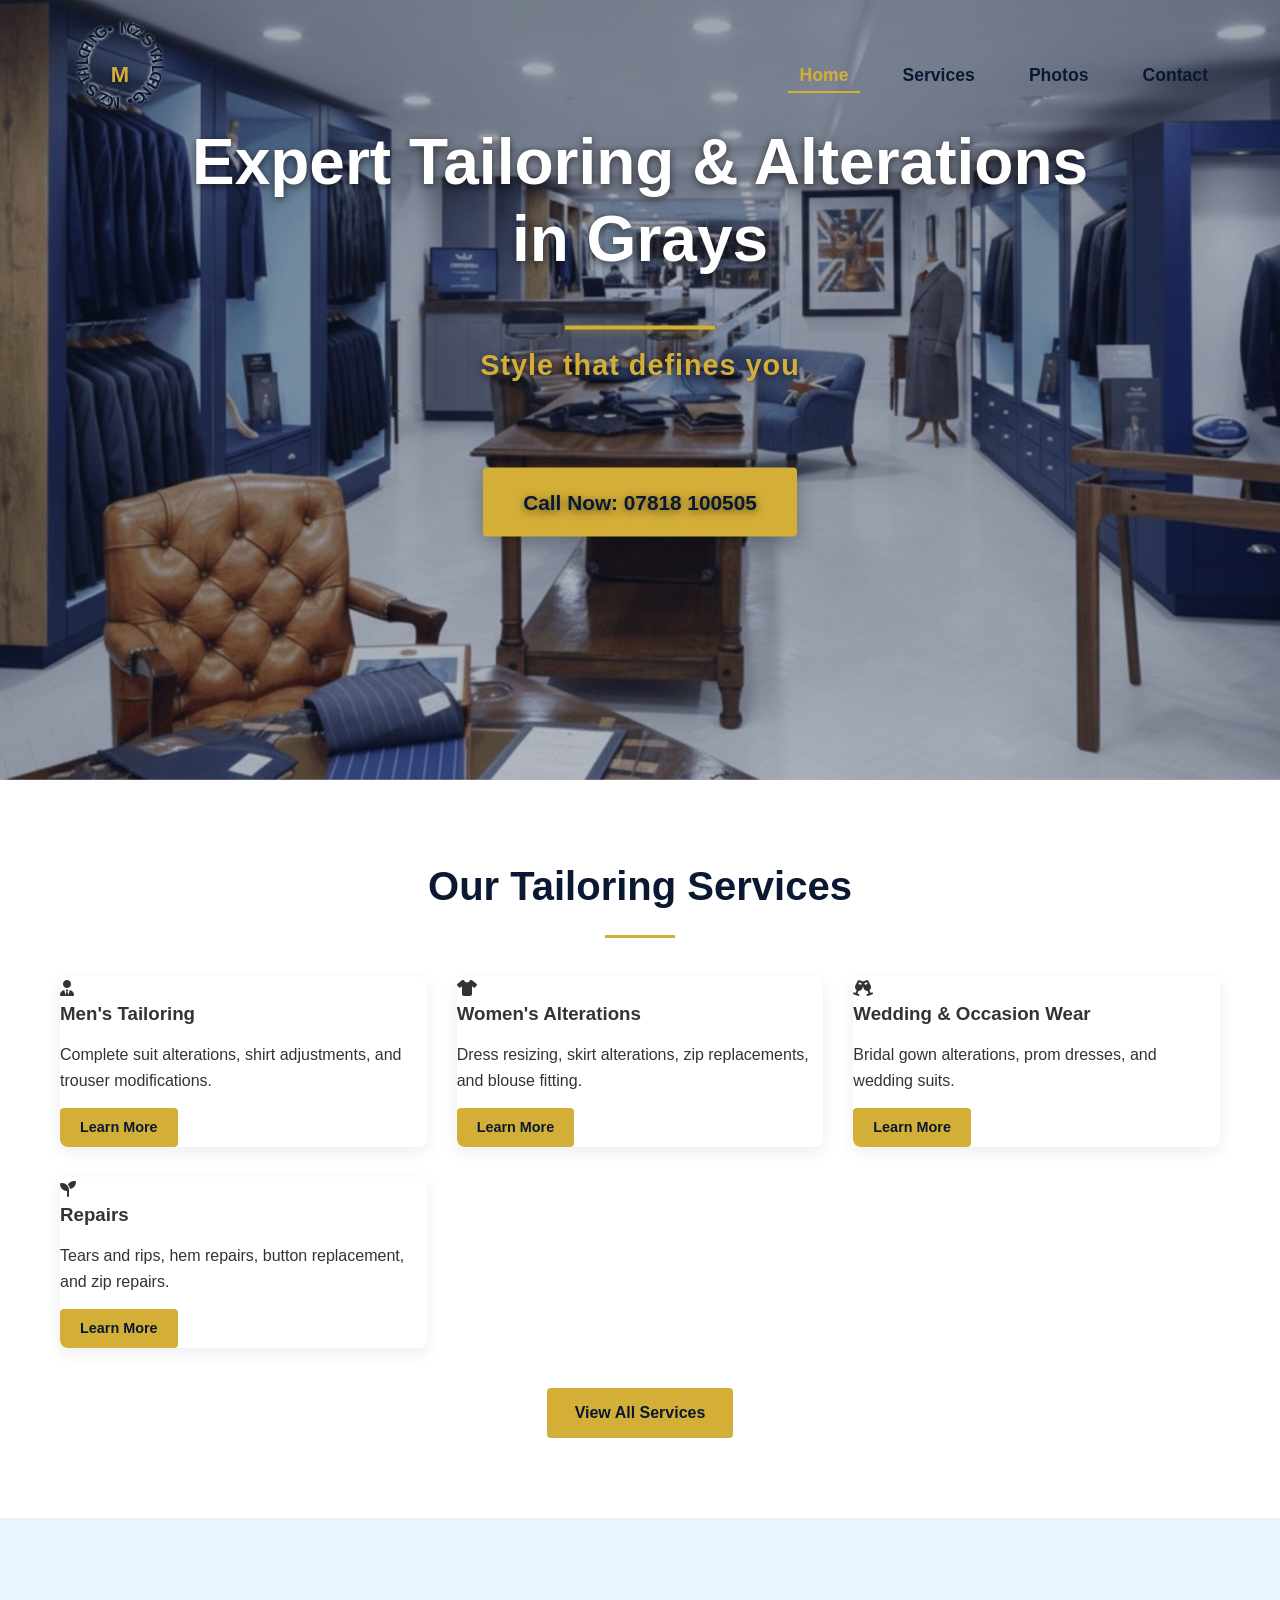
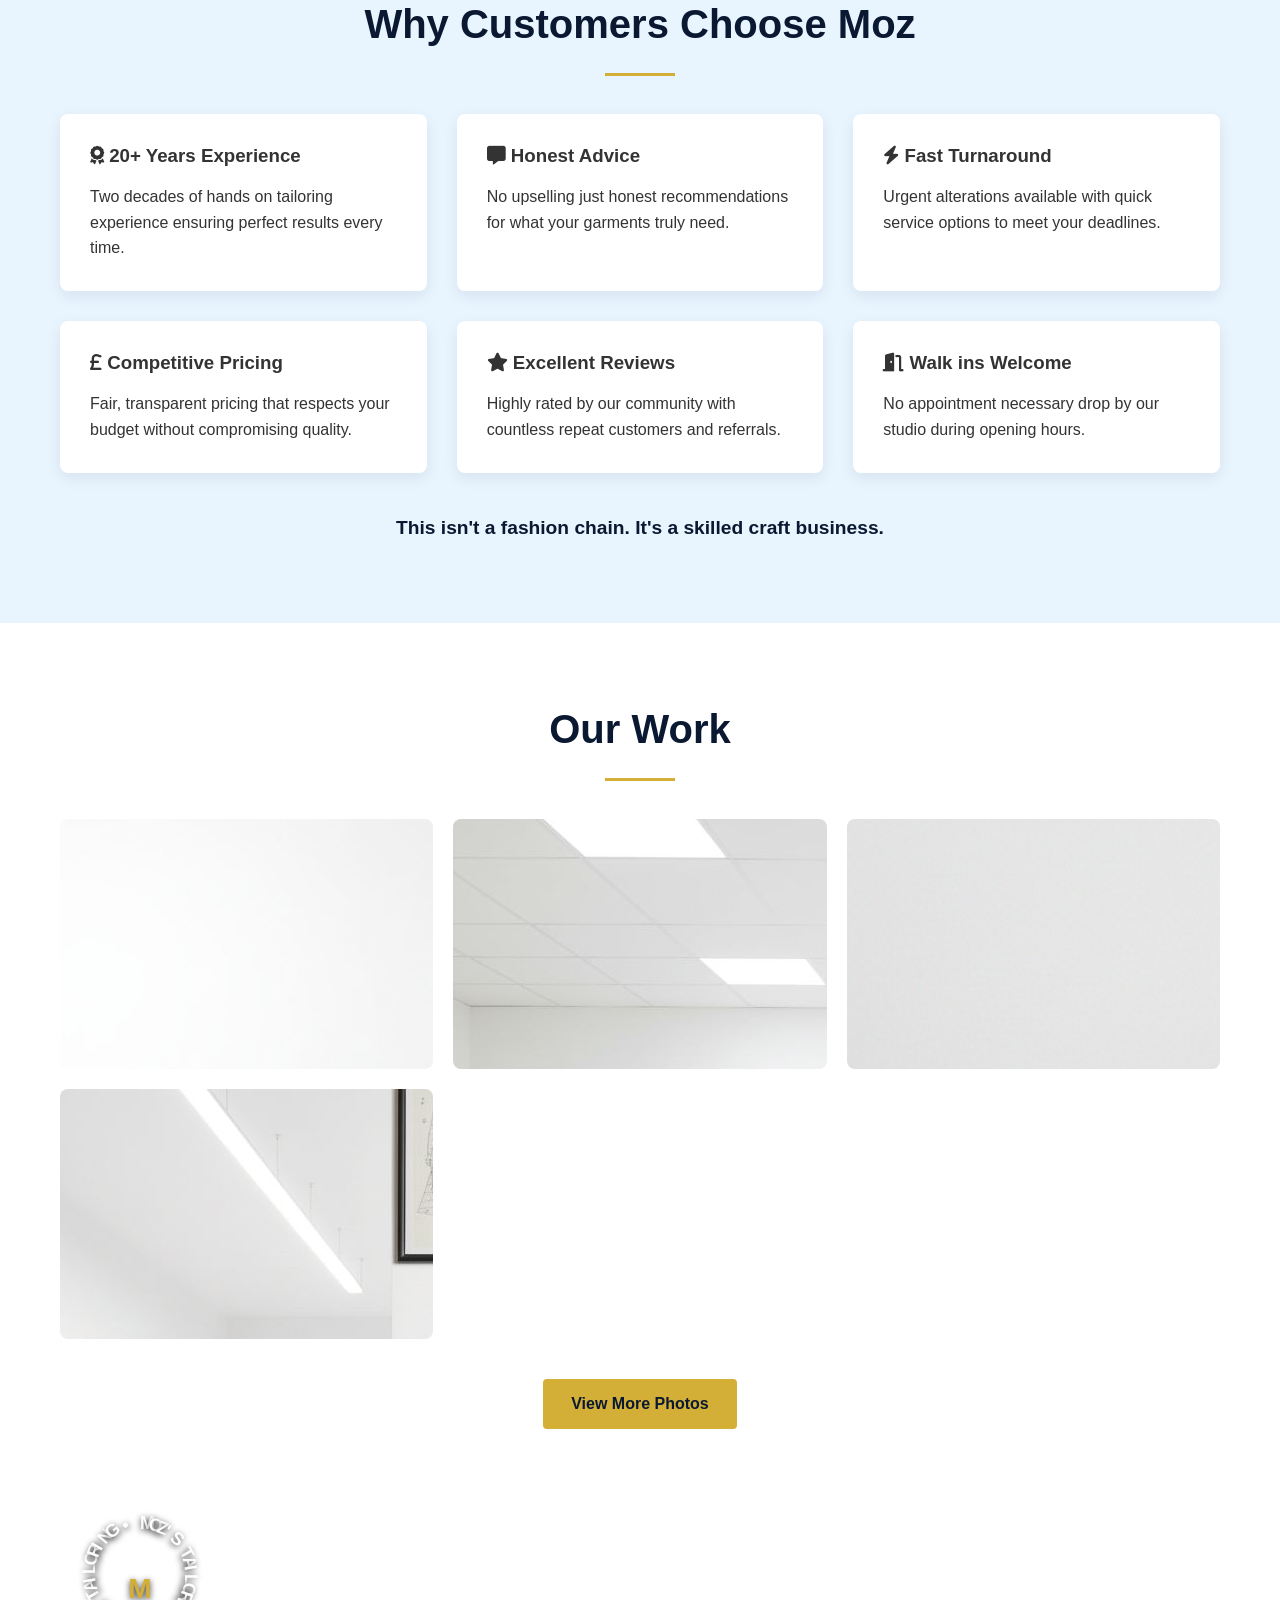
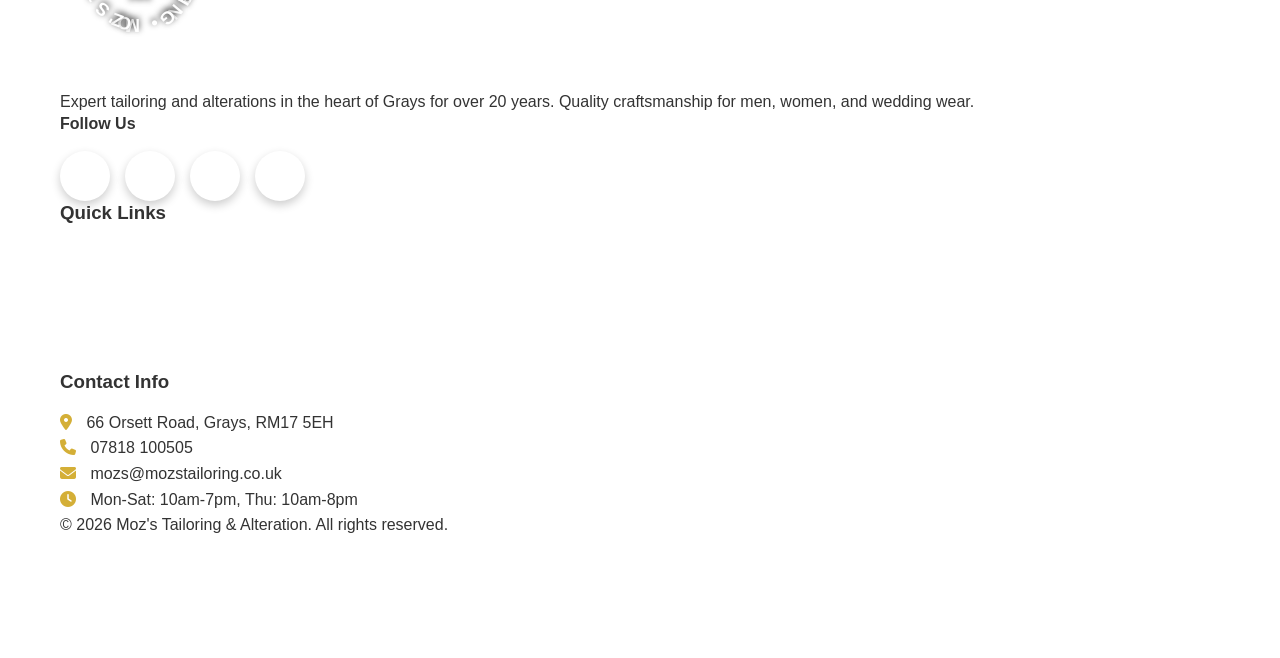
==== commit 09db5f65: "Update index.html" ====
--- a/index.html
+++ b/index.html
@@ -20,12 +20,12 @@
     <!-- Main Header (Shared across all pages) -->
     <header class="main-header">
         <div class="container header-container">
-            <!-- Logo -->
+            <!-- Rotating Circular Logo -->
             <a href="index.html" class="logo-container">
-                <img src="images/moz-logo.jpg" alt="Moz's Tailoring Logo" class="logo-image">
-                <div class="logo-fallback">M</div>
-                <div class="logo-text-top">Moz's</div>
-                <div class="logo-text-bottom">Tailoring</div>
+                <div class="circular-logo">
+                    <div class="circular-text" id="circularText"></div>
+                    <div class="circular-center">M</div>
+                </div>
             </a>
             
             <!-- Navigation -->
@@ -49,6 +49,7 @@
         <div class="hero-slideshow">
             <div class="hero-slide slide-1 active"></div>
             <div class="hero-slide slide-2"></div>
+            <div class="hero-slide slide-3"></div>
         </div>
         
         <!-- Hero main content -->
@@ -56,9 +57,8 @@
             <div class="hero-title-container">
                 <h1 class="fade-in">Expert Tailoring & Alterations in Grays</h1>
             </div>
-            <p class="fade-in delay-1">A long-established tailoring studio in the heart of Grays, specialising in men's, women's, and wedding alterations. From everyday fixes to complex garment reshaping, every job is handled with care, accuracy, and experience.</p>
-            <p class="premium-tagline fade-in delay-2">No rushed work. No guesswork. Just clothes that fit properly.</p>
-            <a href="tel:07818100505" class="btn fade-in delay-3">Call Now: 07818 100505</a>
+            <p class="premium-tagline fade-in delay-1">Style that defines you</p>
+            <a href="tel:07818100505" class="btn fade-in delay-2">Call Now: 07818 100505</a>
         </div>
     </section>
 
@@ -193,9 +193,10 @@
             <div class="footer-content">
                 <div>
                     <div class="footer-logo-container">
-                        <img src="images/moz-logo.jpg" alt="Moz's Tailoring Logo" class="footer-logo-image">
-                        <div class="footer-text-top">Moz's</div>
-                        <div class="footer-text-bottom">Tailoring</div>
+                        <div class="footer-circular-logo">
+                            <div class="footer-circular-text" id="footerCircularText"></div>
+                            <div class="footer-circular-center">M</div>
+                        </div>
                     </div>
                     <p>Expert tailoring and alterations in the heart of Grays for over 20 years. Quality craftsmanship for men, women, and wedding wear.</p>
                     
--- a/style.css
+++ b/style.css
@@ -85,108 +85,123 @@
     box-shadow: var(--shadow);
 }
 
-/* Header/Navigation */
+/* ========== FIXED HEADER - WITH ROTATING CIRCULAR LOGO ========== */
 .main-header {
     position: fixed;
     top: 0;
     left: 0;
     width: 100%;
     z-index: 1000;
-    background: linear-gradient(to bottom, rgba(10, 25, 49, 0.95), rgba(10, 25, 49, 0.8));
-    backdrop-filter: blur(10px);
-    box-shadow: 0 4px 20px rgba(10, 25, 49, 0.1);
+    background: transparent !important;
+    backdrop-filter: none !important;
+    box-shadow: none !important;
+    padding: 0 !important;
+    margin: 0 !important;
+    border: none !important;
 }
 
 .header-container {
     display: flex;
     justify-content: space-between;
     align-items: center;
-    padding: 15px 20px;
-}
-
-/* Logo */
+    padding: 15px 20px !important;
+    background: transparent !important;
+}
+
+/* ========== ROTATING CIRCULAR TEXT LOGO ========== */
 .logo-container {
     display: flex;
     align-items: center;
     position: relative;
-    width: 160px;
-    height: 140px;
-}
-
-.logo-image {
-    width: 100px;
-    height: 100px;
+    width: 120px;
+    height: 120px;
+    margin: 0;
+    background: transparent;
+}
+
+.circular-logo {
+    width: 120px;
+    height: 120px;
+    position: relative;
     border-radius: 50%;
-    object-fit: contain;
+    display: flex;
+    align-items: center;
+    justify-content: center;
+    animation: rotateLogo 15s linear infinite;
+    background: transparent;
+}
+
+.circular-text {
+    position: absolute;
+    width: 100%;
+    height: 100%;
+    animation: rotateText 15s linear infinite reverse;
+}
+
+.circular-text span {
+    position: absolute;
+    left: 50%;
+    top: 0;
+    transform-origin: 0 60px;
+    font-size: 16px;
+    font-weight: 700;
+    color: var(--primary);
+    text-transform: uppercase;
+    letter-spacing: 1.5px;
+    font-family: 'Inter', sans-serif;
+    text-shadow: 0 1px 3px rgba(255, 255, 255, 0.8);
+}
+
+.circular-center {
     position: absolute;
     top: 50%;
     left: 50%;
     transform: translate(-50%, -50%);
+    font-size: 22px;
+    font-weight: 900;
+    color: var(--accent);
     z-index: 2;
-    background-color: var(--secondary);
-    padding: 6px;
-    border: 3px solid var(--accent);
-    box-shadow: 0 0 20px rgba(212, 175, 55, 0.6);
-    background-image: url('data:image/svg+xml,<svg xmlns="http://www.w3.org/2000/svg" viewBox="0 0 100 100"><rect width="100" height="100" fill="%230A1931"/><text x="50" y="50" font-family="Arial" font-size="30" fill="%23D4AF37" text-anchor="middle" dominant-baseline="middle">M</text></svg>');
-    background-size: cover;
-    background-position: center;
-}
-
-.logo-fallback {
-    display: none;
-    position: absolute;
-    top: 50%;
-    left: 50%;
-    transform: translate(-50%, -50%);
-    font-size: 2.2rem;
-    font-weight: 700;
-    color: var(--accent);
-    z-index: 3;
-}
-
-.logo-image.error + .logo-fallback {
-    display: block;
-}
-
-/* Simple text positions */
-.logo-text-top, .logo-text-bottom {
-    position: absolute;
-    left: 50%;
-    transform: translateX(-50%);
-    font-size: 14px;
-    font-weight: 600;
-    color: #FFFFFF;
-    text-transform: uppercase;
-    letter-spacing: 1.2px;
-    text-shadow: 0 2px 6px rgba(0, 0, 0, 0.8);
-    white-space: nowrap;
-    font-family: 'Inter', sans-serif;
-    opacity: 0.9;
-}
-
-.logo-text-top {
-    top: 5px;
-}
-
-.logo-text-bottom {
-    bottom: 15px;
-}
-
-/* Main Navigation */
+    text-shadow: 0 2px 4px rgba(0, 0, 0, 0.3);
+}
+
+@keyframes rotateLogo {
+    from {
+        transform: rotate(0deg);
+    }
+    to {
+        transform: rotate(360deg);
+    }
+}
+
+@keyframes rotateText {
+    from {
+        transform: rotate(0deg);
+    }
+    to {
+        transform: rotate(-360deg);
+    }
+}
+
+/* ========== NAVIGATION ========== */
 .main-nav ul {
     display: flex;
     list-style: none;
     gap: 30px;
+    background: transparent;
+    margin: 0;
+    padding: 0;
 }
 
 .main-nav a {
-    color: var(--secondary);
+    color: var(--primary);
     text-decoration: none;
-    font-weight: 500;
+    font-weight: 600;
     font-size: 1.1rem;
     transition: var(--transition);
-    padding: 5px 0;
-    position: relative;
+    padding: 8px 12px;
+    position: relative;
+    background: transparent;
+    border-radius: 4px;
 }
 
 .main-nav a:after {
@@ -202,6 +217,7 @@
 
 .main-nav a:hover {
     color: var(--accent);
+    background: rgba(212, 175, 55, 0.1);
 }
 
 .main-nav a:hover:after {
@@ -219,15 +235,16 @@
 /* Mobile menu toggle */
 .mobile-toggle {
     display: none;
-    color: var(--secondary);
+    color: var(--primary);
     font-size: 1.5rem;
     cursor: pointer;
-    background: rgba(10, 25, 49, 0.8);
+    background: rgba(255, 255, 255, 0.9);
     padding: 10px;
     border-radius: 4px;
-}
-
-/* Hero Section (for home page) */
+    border: 1px solid rgba(10, 25, 49, 0.1);
+}
+
+/* ========== HERO SECTION - SIMPLIFIED ========== */
 .hero {
     position: relative;
     height: 100vh;
@@ -235,8 +252,8 @@
     color: var(--secondary);
     text-align: center;
     overflow: hidden;
-    margin-top: -140px;
-    padding-top: 140px;
+    margin-top: -120px;
+    padding-top: 120px;
 }
 
 .hero-slideshow {
@@ -274,9 +291,13 @@
     background-image: linear-gradient(rgba(10, 25, 49, 0.4), rgba(10, 25, 49, 0.3)), url('images/moz2.jpg');
 }
 
+.hero-slide.slide-3 {
+    background-image: linear-gradient(rgba(10, 25, 49, 0.4), rgba(10, 25, 49, 0.3)), url('images/moz3.jpg');
+}
+
 .hero-content {
     position: absolute;
-    top: 65%;
+    top: 50%;
     left: 50%;
     transform: translate(-50%, -50%);
     z-index: 2;
@@ -284,32 +305,23 @@
     width: 90%;
     text-align: center;
     text-shadow: 0 2px 8px rgba(0, 0, 0, 0.6);
-    padding-top: 40px;
 }
 
 .hero h1 {
-    font-size: 3.8rem;
-    margin-bottom: 1.8rem;
+    font-size: 4rem;
+    margin-bottom: 2rem;
     color: var(--secondary);
     line-height: 1.2;
-}
-
-.hero p {
-    font-size: 1.4rem;
-    margin: 0 auto 2.5rem;
-    color: rgba(255, 255, 255, 0.95);
-    max-width: 800px;
-    line-height: 1.6;
 }
 
 .hero .btn {
     background-color: var(--accent);
     color: var(--primary);
-    font-size: 1.2rem;
-    padding: 16px 36px;
+    font-size: 1.3rem;
+    padding: 18px 40px;
     box-shadow: 0 6px 20px rgba(0, 0, 0, 0.3);
     font-weight: 700;
-    margin-top: 10px;
+    margin-top: 2rem;
 }
 
 .hero-title-container {
@@ -321,34 +333,31 @@
 .hero-title-container:after {
     content: '';
     position: absolute;
-    width: 120px;
-    height: 3px;
+    width: 150px;
+    height: 4px;
     background-color: var(--accent);
-    bottom: -15px;
+    bottom: -20px;
     left: 50%;
     transform: translateX(-50%);
     box-shadow: 0 2px 8px rgba(212, 175, 55, 0.5);
 }
 
 .premium-tagline {
-    font-size: 1.6rem !important;
-    margin-bottom: 2.5rem !important;
+    font-size: 1.8rem !important;
+    margin-bottom: 3rem !important;
     color: var(--accent) !important;
     font-weight: 700 !important;
     text-shadow: 0 2px 8px rgba(0, 0, 0, 0.6) !important;
-    letter-spacing: 0.5px;
-    position: relative;
-    display: inline-block;
-    padding: 0;
-}
-
-/* Page Hero (for other pages) */
+    letter-spacing: 1px;
+}
+
+/* ========== PAGE HERO ========== */
 .page-hero {
     background-color: var(--primary);
     color: var(--secondary);
     text-align: center;
     padding: 140px 0 80px;
-    margin-top: 140px;
+    margin-top: 0;
     position: relative;
     overflow: hidden;
 }
@@ -382,7 +391,62 @@
     color: rgba(255, 255, 255, 0.9);
 }
 
-/* Services Section (shared) */
+/* ========== FOOTER LOGO ========== */
+.footer-logo-container {
+    position: relative;
+    width: 160px;
+    height: 160px;
+    margin-bottom: 20px;
+}
+
+.footer-circular-logo {
+    width: 160px;
+    height: 160px;
+    position: relative;
+    border-radius: 50%;
+    display: flex;
+    align-items: center;
+    justify-content: center;
+    animation: rotateLogo 20s linear infinite;
+    background: transparent;
+}
+
+.footer-circular-text {
+    position: absolute;
+    width: 100%;
+    height: 100%;
+    animation: rotateText 20s linear infinite reverse;
+}
+
+.footer-circular-text span {
+    position: absolute;
+    left: 50%;
+    top: 0;
+    transform-origin: 0 80px;
+    font-size: 18px;
+    font-weight: 700;
+    color: #FFFFFF;
+    text-transform: uppercase;
+    letter-spacing: 1.8px;
+    font-family: 'Inter', sans-serif;
+    text-shadow: 0 2px 6px rgba(0, 0, 0, 0.8);
+}
+
+.footer-circular-center {
+    position: absolute;
+    top: 50%;
+    left: 50%;
+    transform: translate(-50%, -50%);
+    font-size: 28px;
+    font-weight: 900;
+    color: var(--accent);
+    z-index: 2;
+    text-shadow: 0 2px 6px rgba(0, 0, 0, 0.8);
+}
+
+/* ========== REST OF YOUR CSS (KEEP ALL EXISTING STYLES) ========== */
+
+/* Services Section */
 .services-grid {
     display: grid;
     grid-template-columns: repeat(auto-fit, minmax(280px, 1fr));
@@ -402,36 +466,6 @@
     box-shadow: 0 15px 30px rgba(10, 25, 49, 0.1);
 }
 
-.service-icon {
-    background-color: var(--neutral);
-    height: 80px;
-    display: flex;
-    align-items: center;
-    justify-content: center;
-    font-size: 2.5rem;
-    color: var(--primary);
-}
-
-.service-content {
-    padding: 25px;
-}
-
-.service-content h3 {
-    color: var(--primary);
-    margin-bottom: 15px;
-    font-size: 1.5rem;
-}
-
-.service-content ul {
-    list-style-position: inside;
-    margin-top: 15px;
-}
-
-.service-content li {
-    margin-bottom: 8px;
-    color: var(--text-light);
-}
-
 /* Why Choose Us Section */
 .why-us {
     background-color: var(--neutral);
@@ -450,18 +484,6 @@
     box-shadow: var(--shadow);
 }
 
-.why-item h3 {
-    color: var(--primary);
-    display: flex;
-    align-items: center;
-}
-
-.why-item i {
-    color: var(--accent);
-    margin-right: 10px;
-    font-size: 1.2rem;
-}
-
 /* Gallery Section */
 .gallery-grid {
     display: grid;
@@ -476,17 +498,6 @@
     position: relative;
 }
 
-.gallery-item img {
-    width: 100%;
-    height: 100%;
-    object-fit: cover;
-    transition: var(--transition);
-}
-
-.gallery-item:hover img {
-    transform: scale(1.05);
-}
-
 /* Contact Section */
 .contact-container {
     display: grid;
@@ -501,126 +512,7 @@
     border-radius: 8px;
 }
 
-.contact-info h3 {
-    color: var(--accent);
-    margin-bottom: 25px;
-    font-size: 1.8rem;
-}
-
-.contact-details {
-    margin-bottom: 30px;
-}
-
-.contact-details div {
-    display: flex;
-    align-items: center;
-    margin-bottom: 15px;
-}
-
-.contact-details i {
-    color: var(--accent);
-    margin-right: 15px;
-    font-size: 1.2rem;
-    width: 25px;
-}
-
-.hours {
-    margin-top: 30px;
-}
-
-.hours p {
-    margin-bottom: 8px;
-    display: flex;
-    justify-content: space-between;
-}
-
-.map-container {
-    height: 100%;
-    border-radius: 8px;
-    overflow: hidden;
-    box-shadow: var(--shadow);
-}
-
-.map-container iframe {
-    width: 100%;
-    height: 100%;
-    border: 0;
-}
-
-/* Footer */
-footer {
-    background-color: var(--primary);
-    color: var(--secondary);
-    padding: 60px 0 30px;
-    margin-top: 80px;
-}
-
-.footer-content {
-    display: grid;
-    grid-template-columns: repeat(auto-fit, minmax(250px, 1fr));
-    gap: 40px;
-    margin-bottom: 40px;
-}
-
-.footer-logo-container {
-    position: relative;
-    width: 180px;
-    height: 180px;
-    margin-bottom: 20px;
-}
-
-.footer-logo-image {
-    width: 120px;
-    height: 120px;
-    border-radius: 50%;
-    object-fit: contain;
-    position: absolute;
-    top: 50%;
-    left: 50%;
-    transform: translate(-50%, -50%);
-    z-index: 2;
-    background-color: var(--secondary);
-    padding: 6px;
-    border: 3px solid var(--accent);
-    box-shadow: 0 0 20px rgba(212, 175, 55, 0.6);
-    background-image: url('data:image/svg+xml,<svg xmlns="http://www.w3.org/2000/svg" viewBox="0 0 100 100"><rect width="100" height="100" fill="%230A1931"/><text x="50" y="50" font-family="Arial" font-size="30" fill="%23D4AF37" text-anchor="middle" dominant-baseline="middle">M</text></svg>');
-    background-size: cover;
-    background-position: center;
-}
-
-.footer-text-top, .footer-text-bottom {
-    position: absolute;
-    left: 50%;
-    transform: translateX(-50%);
-    font-size: 14px;
-    font-weight: 600;
-    color: #FFFFFF;
-    text-transform: uppercase;
-    letter-spacing: 1.2px;
-    text-shadow: 0 2px 6px rgba(0, 0, 0, 0.8);
-    white-space: nowrap;
-    font-family: 'Inter', sans-serif;
-    opacity: 0.9;
-}
-
-.footer-text-top {
-    top: 5px;
-}
-
-.footer-text-bottom {
-    bottom: 5px;
-}
-
-.social-media {
-    margin-top: 25px;
-}
-
-.social-media h4 {
-    color: var(--accent);
-    margin-bottom: 15px;
-    font-size: 1.3rem;
-}
-
+/* Social Media Icons */
 .social-icons {
     display: flex;
     gap: 15px;
@@ -641,115 +533,68 @@
     box-shadow: 0 4px 10px rgba(0, 0, 0, 0.2);
 }
 
-.social-icon:hover {
-    transform: translateY(-5px);
-    box-shadow: 0 8px 20px rgba(0, 0, 0, 0.3);
-}
-
-.instagram {
-    background: linear-gradient(45deg, #405DE6, #5851DB, #833AB4, #C13584, #E1306C, #FD1D1D);
-}
-
-.instagram:hover {
-    background: linear-gradient(45deg, #FD1D1D, #E1306C, #C13584, #833AB4, #5851DB, #405DE6);
-}
-
-.facebook {
-    background: linear-gradient(45deg, #1877F2, #0A5BC4);
-}
-
-.facebook:hover {
-    background: linear-gradient(45deg, #0A5BC4, #1877F2);
-}
-
-.tiktok {
-    background: linear-gradient(45deg, #000000, #25F4EE, #FE2C55);
-}
-
-.tiktok:hover {
-    background: linear-gradient(45deg, #FE2C55, #25F4EE, #000000);
-}
-
-.whatsapp {
-    background: linear-gradient(45deg, #25D366, #128C7E);
-}
-
-.whatsapp:hover {
-    background: linear-gradient(45deg, #128C7E, #25D366);
-}
-
-.copyright {
-    text-align: center;
-    padding-top: 30px;
-    border-top: 1px solid rgba(255, 255, 255, 0.1);
-    color: rgba(255, 255, 255, 0.7);
-    font-size: 0.9rem;
-}
-
-/* Fade-in animations */
-@keyframes fadeIn {
-    from { opacity: 0; transform: translateY(20px); }
-    to { opacity: 1; transform: translateY(0); }
-}
-
-.fade-in {
-    animation: fadeIn 0.8s ease forwards;
-}
-
-.delay-1 { animation-delay: 0.2s; }
-.delay-2 { animation-delay: 0.4s; }
-.delay-3 { animation-delay: 0.6s; }
-
-/* Responsive Design */
+/* ========== RESPONSIVE DESIGN ========== */
 @media (max-width: 1200px) {
-    .logo-container {
+    .circular-logo {
+        width: 110px;
+        height: 110px;
+    }
+    
+    .circular-text span {
+        font-size: 15px;
+        transform-origin: 0 55px;
+    }
+    
+    .circular-center {
+        font-size: 20px;
+    }
+    
+    .footer-circular-logo {
         width: 140px;
+        height: 140px;
+    }
+    
+    .footer-circular-text span {
+        font-size: 16px;
+        transform-origin: 0 70px;
+    }
+    
+    .footer-circular-center {
+        font-size: 24px;
+    }
+}
+
+@media (max-width: 992px) {
+    .circular-logo {
+        width: 100px;
+        height: 100px;
+    }
+    
+    .circular-text span {
+        font-size: 14px;
+        transform-origin: 0 50px;
+    }
+    
+    .circular-center {
+        font-size: 18px;
+    }
+    
+    .hero h1 {
+        font-size: 3.5rem;
+    }
+    
+    .footer-circular-logo {
+        width: 120px;
         height: 120px;
     }
     
-    .logo-image {
-        width: 90px;
-        height: 90px;
-    }
-    
-    .hero h1 {
-        font-size: 3.4rem;
-    }
-    
-    .hero p {
-        font-size: 1.3rem;
-    }
-}
-
-@media (max-width: 992px) {
-    .hero h1 {
-        font-size: 3rem;
-    }
-    
-    .hero p {
-        font-size: 1.2rem;
-    }
-    
-    .page-hero h1 {
-        font-size: 3rem;
-    }
-    
-    .section-title h2 {
-        font-size: 2.2rem;
-    }
-    
-    .logo-container {
-        width: 120px;
-        height: 100px;
-    }
-    
-    .logo-image {
-        width: 80px;
-        height: 80px;
-    }
-    
-    .hero-content {
-        top: 60%;
+    .footer-circular-text span {
+        font-size: 14px;
+        transform-origin: 0 60px;
+    }
+    
+    .footer-circular-center {
+        font-size: 20px;
     }
 }
 
@@ -764,7 +609,7 @@
         left: 0;
         width: 100%;
         height: 100vh;
-        background-color: rgba(10, 25, 49, 0.95);
+        background-color: rgba(255, 255, 255, 0.98);
         flex-direction: column;
         align-items: center;
         justify-content: center;
@@ -773,6 +618,7 @@
         transition: var(--transition);
         z-index: 1000;
         gap: 30px;
+        backdrop-filter: blur(10px);
     }
     
     .main-nav ul.active {
@@ -782,108 +628,106 @@
     .main-nav a {
         font-size: 1.3rem;
         padding: 10px 20px;
+        color: var(--primary);
+    }
+    
+    .circular-logo {
+        width: 90px;
+        height: 90px;
+    }
+    
+    .circular-text span {
+        font-size: 13px;
+        transform-origin: 0 45px;
+    }
+    
+    .circular-center {
+        font-size: 16px;
     }
     
     .hero {
         min-height: 600px;
+        margin-top: -100px;
+        padding-top: 100px;
+    }
+    
+    .hero h1 {
+        font-size: 3rem;
+    }
+    
+    .premium-tagline {
+        font-size: 1.6rem !important;
+    }
+    
+    .footer-circular-logo {
+        width: 100px;
+        height: 100px;
+    }
+    
+    .footer-circular-text span {
+        font-size: 12px;
+        transform-origin: 0 50px;
+    }
+    
+    .footer-circular-center {
+        font-size: 18px;
+    }
+}
+
+@media (max-width: 576px) {
+    .circular-logo {
+        width: 80px;
+        height: 80px;
+    }
+    
+    .circular-text span {
+        font-size: 11px;
+        transform-origin: 0 40px;
+        letter-spacing: 1px;
+    }
+    
+    .circular-center {
+        font-size: 14px;
     }
     
     .hero h1 {
         font-size: 2.5rem;
     }
     
-    .page-hero h1 {
-        font-size: 2.5rem;
-    }
-    
-    .hero p {
-        font-size: 1.1rem;
-    }
-    
     .hero .btn {
         font-size: 1.1rem;
-        padding: 15px 30px;
+        padding: 16px 32px;
     }
     
     .premium-tagline {
         font-size: 1.4rem !important;
     }
     
-    section {
-        padding: 60px 0;
-    }
-    
-    .logo-container {
-        width: 100px;
+    .footer-circular-logo {
+        width: 80px;
         height: 80px;
     }
     
-    .logo-image {
-        width: 65px;
-        height: 65px;
-    }
-    
-    .hero-content {
-        top: 58%;
-        padding-top: 30px;
-    }
-    
-    .social-icons {
-        justify-content: center;
-    }
-    
-    .footer-logo-container {
-        margin: 0 auto 20px;
-    }
-}
-
-@media (max-width: 576px) {
-    .hero h1 {
-        font-size: 2.2rem;
-    }
-    
-    .page-hero h1 {
-        font-size: 2.2rem;
-    }
-    
-    .section-title h2 {
-        font-size: 1.8rem;
-    }
-    
-    .contact-info {
-        padding: 25px;
-    }
-    
-    .hero {
-        min-height: 500px;
-    }
-    
-    .hero-content {
-        top: 55%;
-    }
-    
-    .logo-container {
-        width: 80px;
-        height: 60px;
-    }
-    
-    .logo-image {
-        width: 50px;
-        height: 50px;
-    }
-    
-    .premium-tagline {
-        font-size: 1.2rem !important;
-    }
-    
-    .hero-title-container:after {
-        width: 80px;
-        bottom: -12px;
-    }
-    
-    .social-icon {
-        width: 45px;
-        height: 45px;
-        font-size: 1.3rem;
-    }
-}
+    .footer-circular-text span {
+        font-size: 10px;
+        transform-origin: 0 40px;
+        letter-spacing: 1px;
+    }
+    
+    .footer-circular-center {
+        font-size: 14px;
+    }
+}
+
+/* Smooth scrolling */
+html {
+    scroll-behavior: smooth;
+}
+
+/* Remove any header background elements */
+.main-header::before,
+.main-header::after,
+.header-container::before,
+.header-container::after {
+    display: none !important;
+}
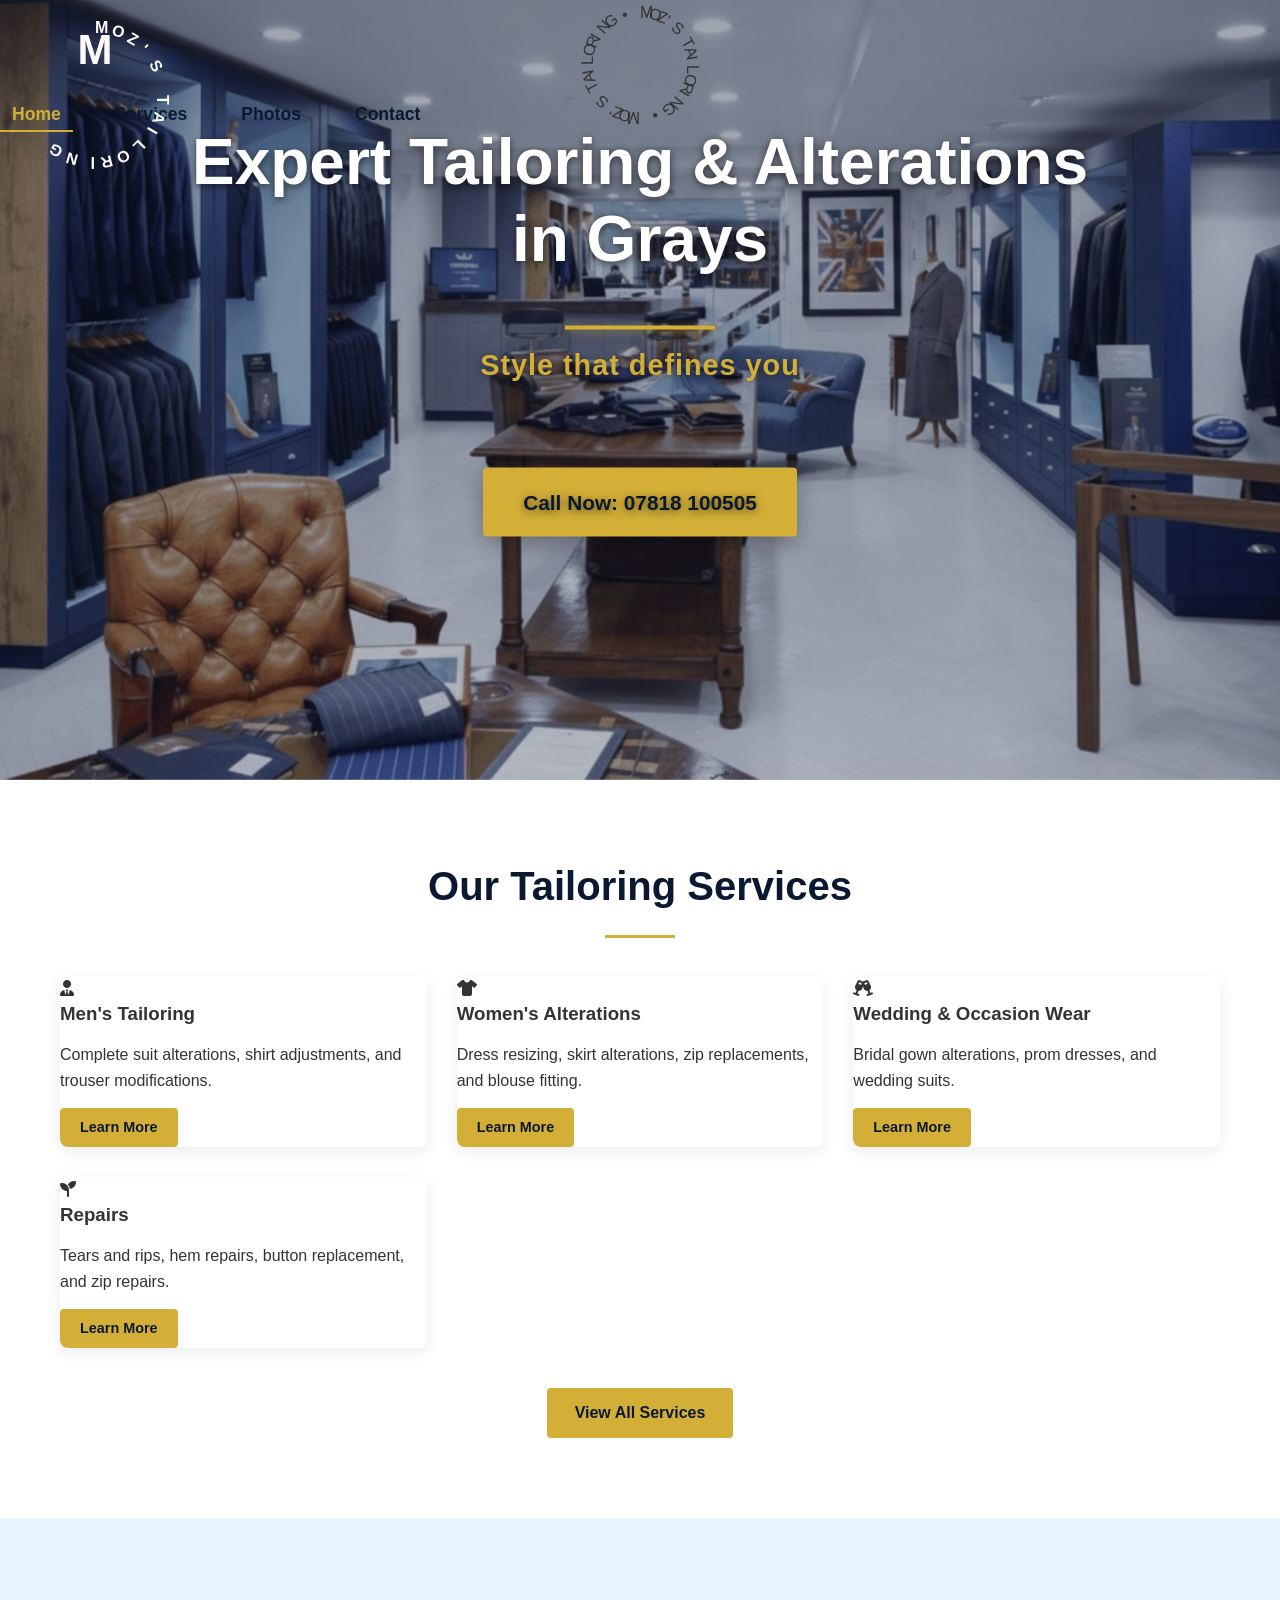
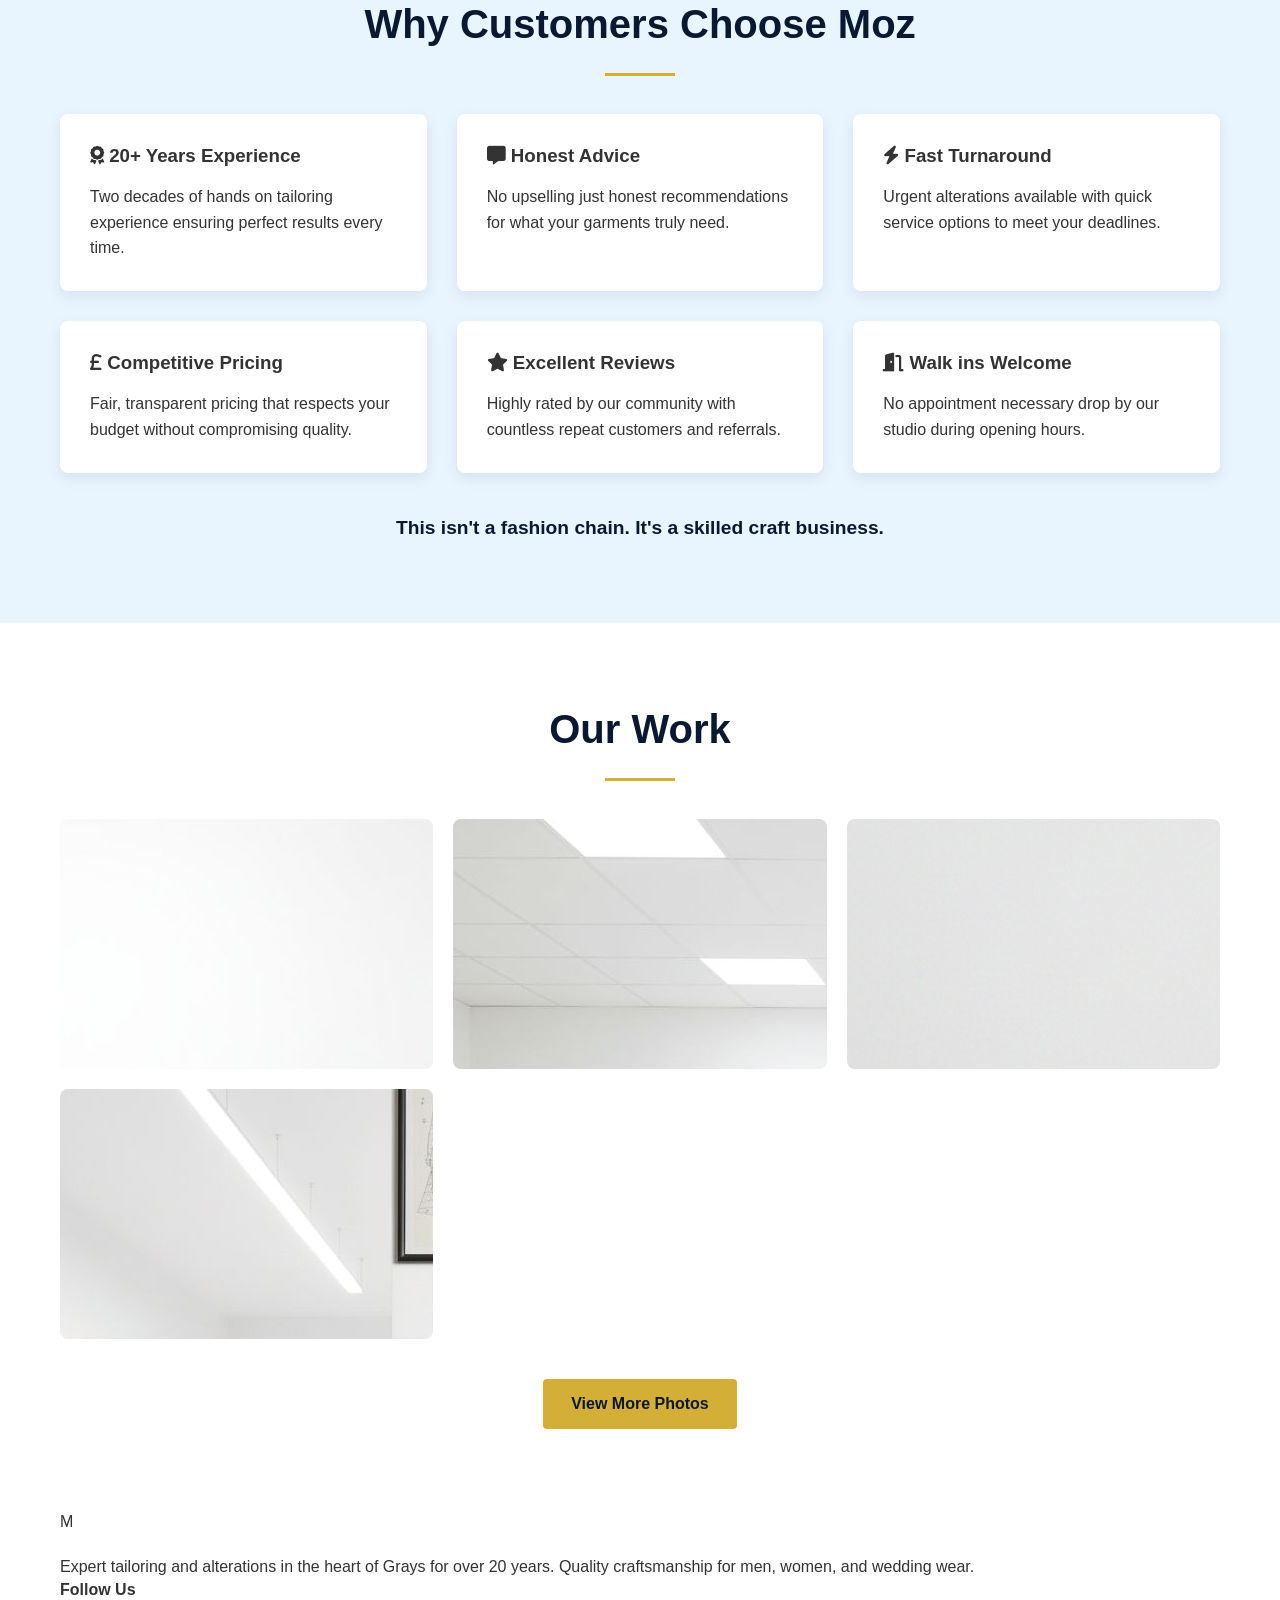
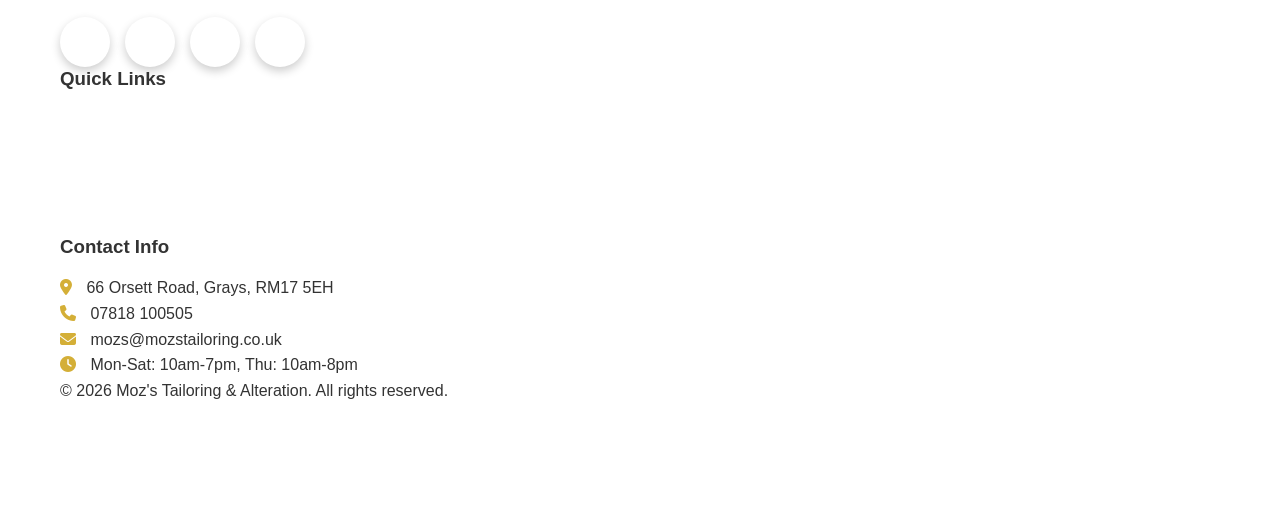
==== commit ef50ebf8: "Update index.html" ====
--- a/index.html
+++ b/index.html
@@ -22,11 +22,25 @@
         <div class="container header-container">
             <!-- Rotating Circular Logo -->
             <a href="index.html" class="logo-container">
-                <div class="circular-logo">
-                    <div class="circular-text" id="circularText"></div>
-                    <div class="circular-center">M</div>
-                </div>
-            </a>
+                <div class="circular-logo-text">
+            <span style="transform: rotate(0deg)">M</span>
+            <span style="transform: rotate(15deg)">O</span>
+            <span style="transform: rotate(30deg)">Z</span>
+            <span style="transform: rotate(45deg)">'</span>
+            <span style="transform: rotate(60deg)">S</span>
+            <span style="transform: rotate(90deg)">T</span>
+            <span style="transform: rotate(105deg)">A</span>
+            <span style="transform: rotate(120deg)">I</span>
+            <span style="transform: rotate(135deg)">L</span>
+            <span style="transform: rotate(150deg)">O</span>
+            <span style="transform: rotate(165deg)">R</span>
+            <span style="transform: rotate(180deg)">I</span>
+            <span style="transform: rotate(195deg)">N</span>
+            <span style="transform: rotate(210deg)">G</span>
+        </div>
+        <div class="logo-fallback">M</div>
+    </div>
+</a>
             
             <!-- Navigation -->
             <nav class="main-nav">
--- a/style.css
+++ b/style.css
@@ -108,77 +108,69 @@
     background: transparent !important;
 }
 
-/* ========== ROTATING CIRCULAR TEXT LOGO ========== */
+/* ========== ROTATING CIRCULAR TEXT LOGO (HTML/CSS VERSION) ========== */
 .logo-container {
     display: flex;
+    flex-direction: column;
     align-items: center;
-    position: relative;
-    width: 120px;
-    height: 120px;
-    margin: 0;
-    background: transparent;
-}
-
-.circular-logo {
-    width: 120px;
-    height: 120px;
-    position: relative;
-    border-radius: 50%;
+    text-decoration: none;
+    z-index: 100;
+}
+
+.circular-logo-container {
+    position: relative;
+    width: 160px;
+    height: 160px;
+    margin: 0 auto;
     display: flex;
     align-items: center;
     justify-content: center;
-    animation: rotateLogo 15s linear infinite;
-    background: transparent;
-}
-
-.circular-text {
+}
+
+.circular-logo-text {
     position: absolute;
     width: 100%;
     height: 100%;
-    animation: rotateText 15s linear infinite reverse;
-}
-
-.circular-text span {
+    animation: rotateText 20s linear infinite;
+}
+
+.circular-logo-text span {
     position: absolute;
     left: 50%;
     top: 0;
-    transform-origin: 0 60px;
+    transform-origin: 0 80px;
+    font-family: 'Lato', sans-serif;
+    font-weight: 600;
     font-size: 16px;
+    letter-spacing: 1px;
+    text-transform: uppercase;
+    color: snow;
+}
+
+.logo-fallback {
+    font-family: 'Lato', sans-serif;
+    font-size: 42px;
     font-weight: 700;
-    color: var(--primary);
-    text-transform: uppercase;
-    letter-spacing: 1.5px;
-    font-family: 'Inter', sans-serif;
-    text-shadow: 0 1px 3px rgba(255, 255, 255, 0.8);
-}
-
-.circular-center {
-    position: absolute;
-    top: 50%;
-    left: 50%;
-    transform: translate(-50%, -50%);
-    font-size: 22px;
-    font-weight: 900;
-    color: var(--accent);
-    z-index: 2;
-    text-shadow: 0 2px 4px rgba(0, 0, 0, 0.3);
-}
-
-@keyframes rotateLogo {
-    from {
+    color: snow;
+    background-color: transparent;
+    width: 70px;
+    height: 70px;
+    display: flex;
+    align-items: center;
+    justify-content: center;
+    border-radius: 50%;
+}
+
+.logo-text-top, .logo-text-bottom {
+    display: none;
+}
+
+@keyframes rotateText {
+    0% {
         transform: rotate(0deg);
     }
-    to {
+    100% {
         transform: rotate(360deg);
-    }
-}
-
-@keyframes rotateText {
-    from {
-        transform: rotate(0deg);
-    }
-    to {
-        transform: rotate(-360deg);
     }
 }
 
@@ -391,57 +383,33 @@
     color: rgba(255, 255, 255, 0.9);
 }
 
-/* ========== FOOTER LOGO ========== */
+/* ========== FOOTER ========== */
 .footer-logo-container {
-    position: relative;
-    width: 160px;
-    height: 160px;
+    display: flex;
+    flex-direction: column;
+    align-items: flex-start;
     margin-bottom: 20px;
 }
 
-.footer-circular-logo {
-    width: 160px;
-    height: 160px;
-    position: relative;
+.footer-logo-image {
+    width: 80px;
+    height: 80px;
     border-radius: 50%;
-    display: flex;
-    align-items: center;
-    justify-content: center;
-    animation: rotateLogo 20s linear infinite;
-    background: transparent;
-}
-
-.footer-circular-text {
-    position: absolute;
-    width: 100%;
-    height: 100%;
-    animation: rotateText 20s linear infinite reverse;
-}
-
-.footer-circular-text span {
-    position: absolute;
-    left: 50%;
-    top: 0;
-    transform-origin: 0 80px;
+    margin-bottom: 10px;
+}
+
+.footer-text-top {
+    font-family: 'Lato', sans-serif;
+    font-size: 24px;
+    font-weight: 700;
+    color: var(--accent);
+}
+
+.footer-text-bottom {
+    font-family: 'Lato', sans-serif;
     font-size: 18px;
-    font-weight: 700;
-    color: #FFFFFF;
-    text-transform: uppercase;
-    letter-spacing: 1.8px;
-    font-family: 'Inter', sans-serif;
-    text-shadow: 0 2px 6px rgba(0, 0, 0, 0.8);
-}
-
-.footer-circular-center {
-    position: absolute;
-    top: 50%;
-    left: 50%;
-    transform: translate(-50%, -50%);
-    font-size: 28px;
-    font-weight: 900;
-    color: var(--accent);
-    z-index: 2;
-    text-shadow: 0 2px 6px rgba(0, 0, 0, 0.8);
+    font-weight: 600;
+    color: var(--secondary);
 }
 
 /* ========== REST OF YOUR CSS (KEEP ALL EXISTING STYLES) ========== */
@@ -534,70 +502,6 @@
 }
 
 /* ========== RESPONSIVE DESIGN ========== */
-@media (max-width: 1200px) {
-    .circular-logo {
-        width: 110px;
-        height: 110px;
-    }
-    
-    .circular-text span {
-        font-size: 15px;
-        transform-origin: 0 55px;
-    }
-    
-    .circular-center {
-        font-size: 20px;
-    }
-    
-    .footer-circular-logo {
-        width: 140px;
-        height: 140px;
-    }
-    
-    .footer-circular-text span {
-        font-size: 16px;
-        transform-origin: 0 70px;
-    }
-    
-    .footer-circular-center {
-        font-size: 24px;
-    }
-}
-
-@media (max-width: 992px) {
-    .circular-logo {
-        width: 100px;
-        height: 100px;
-    }
-    
-    .circular-text span {
-        font-size: 14px;
-        transform-origin: 0 50px;
-    }
-    
-    .circular-center {
-        font-size: 18px;
-    }
-    
-    .hero h1 {
-        font-size: 3.5rem;
-    }
-    
-    .footer-circular-logo {
-        width: 120px;
-        height: 120px;
-    }
-    
-    .footer-circular-text span {
-        font-size: 14px;
-        transform-origin: 0 60px;
-    }
-    
-    .footer-circular-center {
-        font-size: 20px;
-    }
-}
-
 @media (max-width: 768px) {
     .mobile-toggle {
         display: block;
@@ -631,18 +535,20 @@
         color: var(--primary);
     }
     
-    .circular-logo {
-        width: 90px;
-        height: 90px;
-    }
-    
-    .circular-text span {
-        font-size: 13px;
-        transform-origin: 0 45px;
-    }
-    
-    .circular-center {
-        font-size: 16px;
+    .circular-logo-container {
+        width: 120px;
+        height: 120px;
+    }
+    
+    .circular-logo-text span {
+        font-size: 14px;
+        transform-origin: 0 60px;
+    }
+    
+    .logo-fallback {
+        font-size: 36px;
+        width: 60px;
+        height: 60px;
     }
     
     .hero {
@@ -658,36 +564,23 @@
     .premium-tagline {
         font-size: 1.6rem !important;
     }
-    
-    .footer-circular-logo {
+}
+
+@media (max-width: 576px) {
+    .circular-logo-container {
         width: 100px;
         height: 100px;
     }
     
-    .footer-circular-text span {
+    .circular-logo-text span {
         font-size: 12px;
         transform-origin: 0 50px;
     }
     
-    .footer-circular-center {
-        font-size: 18px;
-    }
-}
-
-@media (max-width: 576px) {
-    .circular-logo {
-        width: 80px;
-        height: 80px;
-    }
-    
-    .circular-text span {
-        font-size: 11px;
-        transform-origin: 0 40px;
-        letter-spacing: 1px;
-    }
-    
-    .circular-center {
-        font-size: 14px;
+    .logo-fallback {
+        font-size: 32px;
+        width: 50px;
+        height: 50px;
     }
     
     .hero h1 {
@@ -701,21 +594,6 @@
     
     .premium-tagline {
         font-size: 1.4rem !important;
-    }
-    
-    .footer-circular-logo {
-        width: 80px;
-        height: 80px;
-    }
-    
-    .footer-circular-text span {
-        font-size: 10px;
-        transform-origin: 0 40px;
-        letter-spacing: 1px;
-    }
-    
-    .footer-circular-center {
-        font-size: 14px;
     }
 }
 
@@ -731,3 +609,363 @@
 .header-container::after {
     display: none !important;
 }
+
+/* ========== SERVICE DETAILS PAGE ========== */
+.service-detail {
+    margin-bottom: 80px;
+}
+
+.service-detail-content {
+    display: grid;
+    grid-template-columns: 1fr 1fr;
+    gap: 50px;
+    align-items: center;
+    margin-top: 30px;
+}
+
+.service-detail-content.reverse {
+    direction: rtl;
+}
+
+.service-detail-content.reverse .service-detail-text {
+    direction: ltr;
+}
+
+.service-detail-text {
+    padding: 20px;
+}
+
+.service-detail-text h3 {
+    color: var(--primary);
+    margin: 20px 0 15px;
+    font-size: 1.4rem;
+}
+
+.service-detail-text ul {
+    list-style: none;
+    margin: 15px 0;
+}
+
+.service-detail-text li {
+    margin-bottom: 10px;
+    padding-left: 25px;
+    position: relative;
+}
+
+.service-detail-text li:before {
+    content: '✓';
+    position: absolute;
+    left: 0;
+    color: var(--accent);
+    font-weight: bold;
+}
+
+.service-detail-text .highlight {
+    background-color: var(--neutral);
+    padding: 15px;
+    border-radius: 4px;
+    border-left: 4px solid var(--accent);
+    margin-top: 20px;
+    font-weight: 600;
+}
+
+.service-detail-image {
+    border-radius: 8px;
+    overflow: hidden;
+    height: 400px;
+}
+
+.service-detail-image img {
+    width: 100%;
+    height: 100%;
+    object-fit: cover;
+    transition: var(--transition);
+}
+
+.service-detail-image:hover img {
+    transform: scale(1.05);
+}
+
+.pricing-info {
+    background-color: var(--neutral);
+    padding: 50px;
+    border-radius: 8px;
+    margin-top: 60px;
+}
+
+.pricing-grid {
+    display: grid;
+    grid-template-columns: repeat(auto-fit, minmax(300px, 1fr));
+    gap: 30px;
+    margin: 40px 0;
+}
+
+.pricing-card {
+    background-color: var(--secondary);
+    padding: 30px;
+    border-radius: 8px;
+    box-shadow: var(--shadow);
+}
+
+.pricing-card h3 {
+    color: var(--primary);
+    display: flex;
+    align-items: center;
+    margin-bottom: 20px;
+}
+
+.pricing-card h3 i {
+    color: var(--accent);
+    margin-right: 10px;
+}
+
+.cta-box {
+    text-align: center;
+    background: linear-gradient(135deg, var(--primary), #0d2142);
+    color: var(--secondary);
+    padding: 50px;
+    border-radius: 8px;
+    margin-top: 50px;
+}
+
+.cta-box h3 {
+    color: var(--secondary);
+    margin-bottom: 15px;
+}
+
+.cta-box .btn {
+    background-color: var(--accent);
+    color: var(--primary);
+    margin-top: 20px;
+}
+
+/* ========== PHOTOS PAGE ========== */
+.gallery-category {
+    margin-bottom: 60px;
+}
+
+.gallery-category h3 {
+    color: var(--primary);
+    margin-bottom: 30px;
+    font-size: 1.8rem;
+    text-align: center;
+}
+
+.gallery-caption {
+    position: absolute;
+    bottom: 0;
+    left: 0;
+    right: 0;
+    background: rgba(10, 25, 49, 0.85);
+    color: var(--secondary);
+    padding: 15px;
+    text-align: center;
+    opacity: 0;
+    transition: var(--transition);
+}
+
+.gallery-item:hover .gallery-caption {
+    opacity: 1;
+}
+
+.testimonials {
+    margin-top: 80px;
+}
+
+.testimonial-grid {
+    display: grid;
+    grid-template-columns: repeat(auto-fit, minmax(300px, 1fr));
+    gap: 30px;
+    margin-top: 40px;
+}
+
+.testimonial-card {
+    background-color: var(--secondary);
+    padding: 30px;
+    border-radius: 8px;
+    box-shadow: var(--shadow);
+    position: relative;
+}
+
+.testimonial-card:before {
+    content: '"';
+    position: absolute;
+    top: 20px;
+    left: 20px;
+    font-size: 4rem;
+    color: var(--accent);
+    opacity: 0.3;
+    font-family: serif;
+}
+
+.testimonial-text {
+    padding-left: 20px;
+    margin-bottom: 20px;
+    font-style: italic;
+    line-height: 1.8;
+}
+
+.testimonial-author {
+    border-top: 1px solid var(--neutral);
+    padding-top: 15px;
+    display: flex;
+    flex-direction: column;
+}
+
+.testimonial-author strong {
+    color: var(--primary);
+}
+
+.testimonial-author span {
+    color: var(--text-light);
+    font-size: 0.9rem;
+}
+
+/* ========== CONTACT PAGE ========== */
+.contact-form-container {
+    max-width: 800px;
+    margin: 80px auto;
+}
+
+.form-group {
+    margin-bottom: 25px;
+}
+
+.form-group label {
+    display: block;
+    margin-bottom: 8px;
+    font-weight: 600;
+    color: var(--primary);
+}
+
+.form-input {
+    width: 100%;
+    padding: 12px 15px;
+    border: 1px solid #ddd;
+    border-radius: 4px;
+    font-family: 'Inter', sans-serif;
+    font-size: 1rem;
+    transition: var(--transition);
+}
+
+.form-input:focus {
+    outline: none;
+    border-color: var(--accent);
+    box-shadow: 0 0 0 3px rgba(212, 175, 55, 0.1);
+}
+
+textarea.form-input {
+    resize: vertical;
+    min-height: 120px;
+}
+
+.checkbox-label {
+    display: flex;
+    align-items: flex-start;
+    font-weight: normal;
+    cursor: pointer;
+}
+
+.checkbox-label input {
+    margin-right: 10px;
+    margin-top: 3px;
+}
+
+.visit-info {
+    margin-top: 30px;
+    padding-top: 30px;
+    border-top: 1px solid rgba(255, 255, 255, 0.1);
+}
+
+.visit-info h4 {
+    color: var(--accent);
+    margin-bottom: 15px;
+}
+
+.visit-info ul {
+    list-style: none;
+}
+
+.visit-info li {
+    margin-bottom: 10px;
+    padding-left: 25px;
+    position: relative;
+}
+
+.visit-info li:before {
+    content: '✓';
+    position: absolute;
+    left: 0;
+    color: var(--accent);
+}
+
+.faq-section {
+    margin-top: 80px;
+}
+
+.faq-grid {
+    display: grid;
+    grid-template-columns: repeat(auto-fit, minmax(300px, 1fr));
+    gap: 30px;
+    margin-top: 40px;
+}
+
+.faq-item {
+    background-color: var(--neutral);
+    padding: 25px;
+    border-radius: 8px;
+}
+
+.faq-item h3 {
+    color: var(--primary);
+    margin-bottom: 15px;
+    font-size: 1.3rem;
+}
+
+/* ========== RESPONSIVE ADJUSTMENTS ========== */
+@media (max-width: 992px) {
+    .service-detail-content {
+        grid-template-columns: 1fr;
+        gap: 30px;
+    }
+    
+    .service-detail-content.reverse {
+        direction: ltr;
+    }
+    
+    .service-detail-image {
+        height: 300px;
+    }
+}
+
+@media (max-width: 768px) {
+    .pricing-info {
+        padding: 30px;
+    }
+    
+    .cta-box {
+        padding: 30px;
+    }
+    
+    .contact-form-container {
+        margin: 50px auto;
+    }
+}
+
+@media (max-width: 576px) {
+    .service-detail-text {
+        padding: 10px;
+    }
+    
+    .pricing-info {
+        padding: 20px;
+    }
+    
+    .pricing-card {
+        padding: 20px;
+    }
+    
+    .faq-item {
+        padding: 20px;
+    }
+}
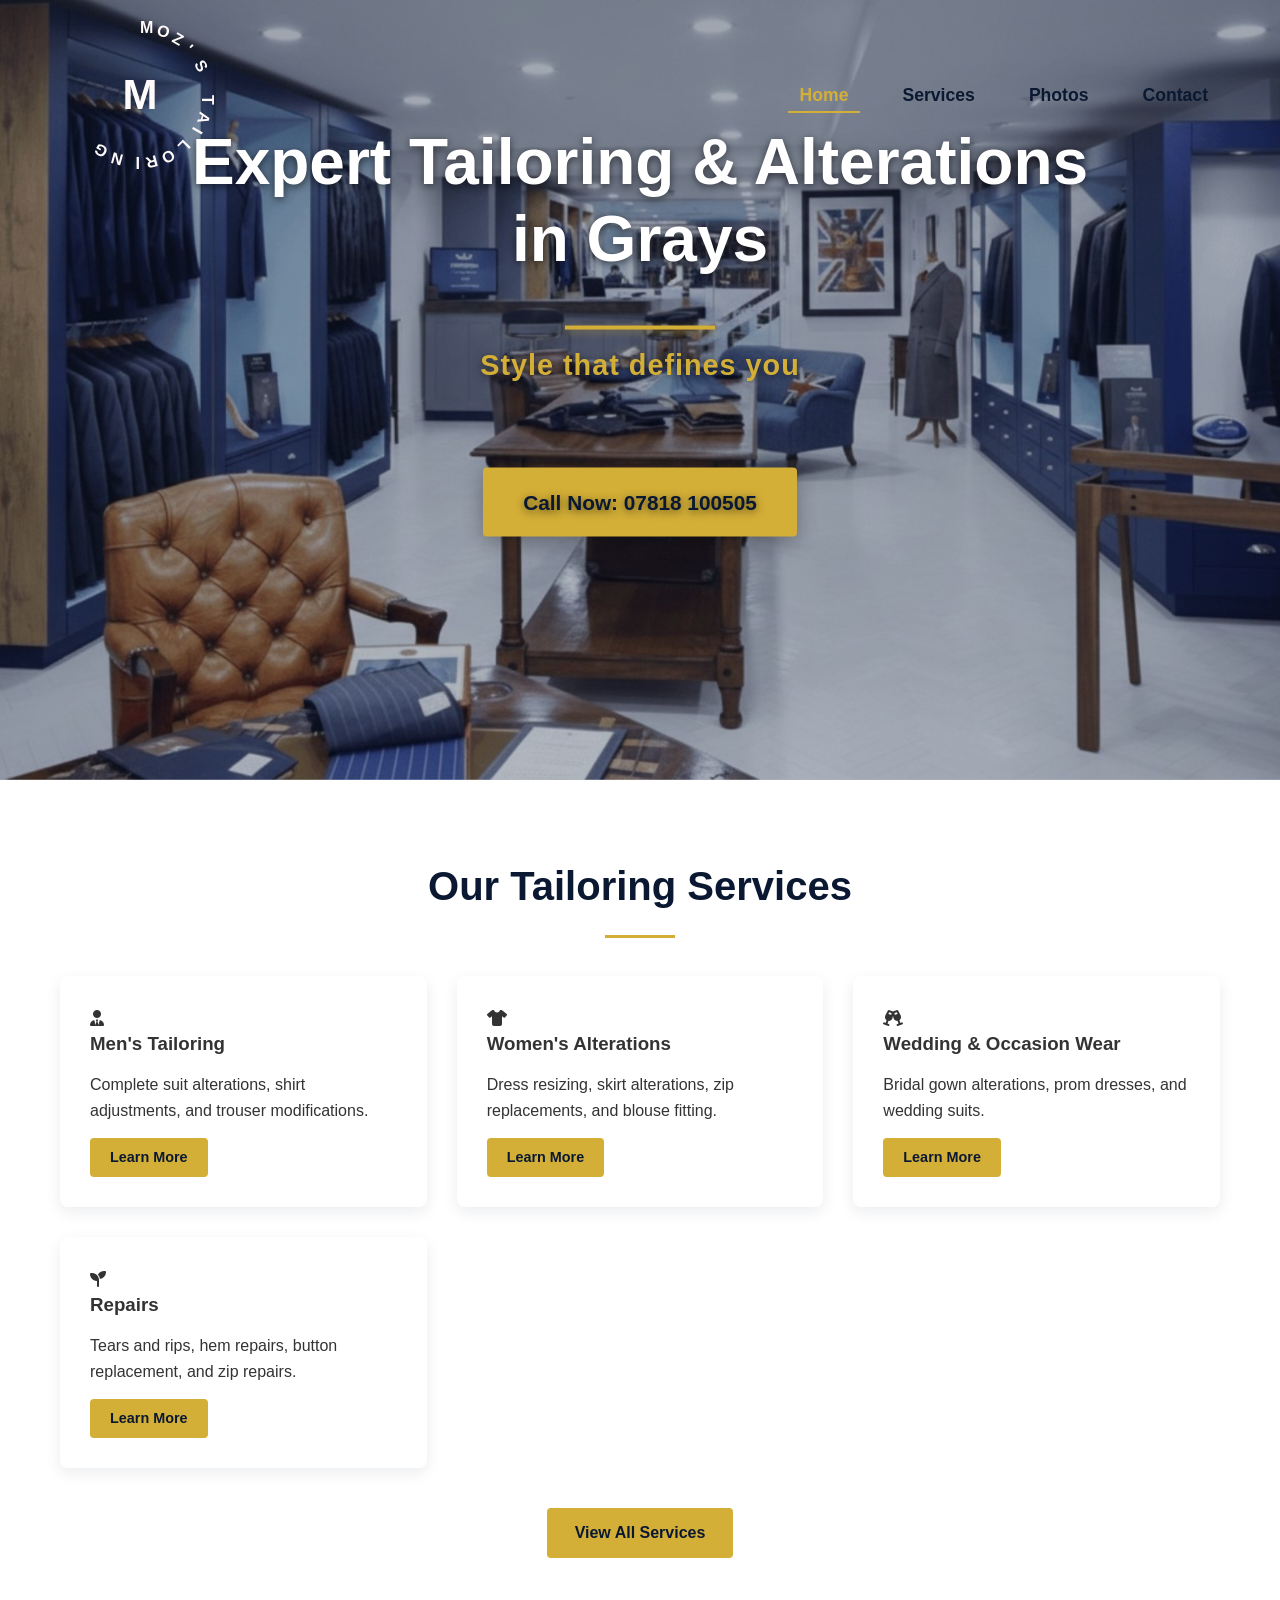
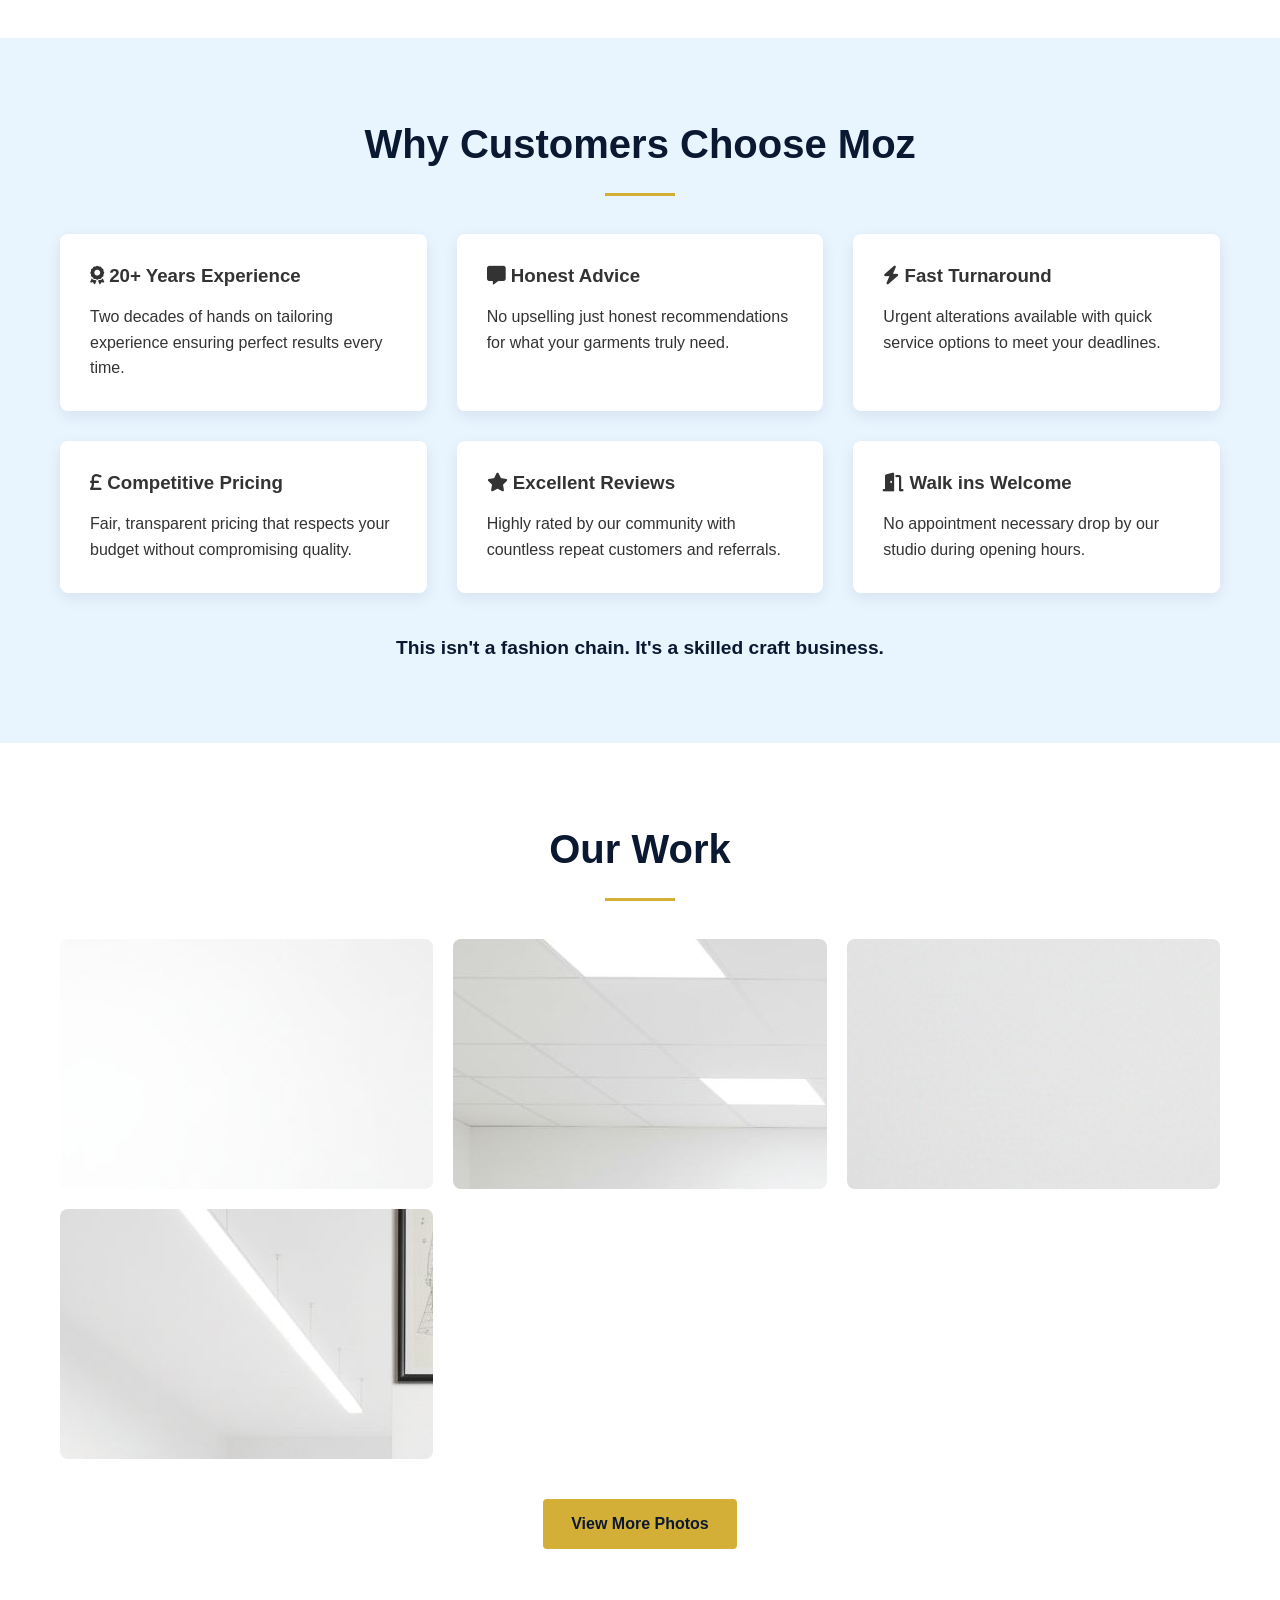
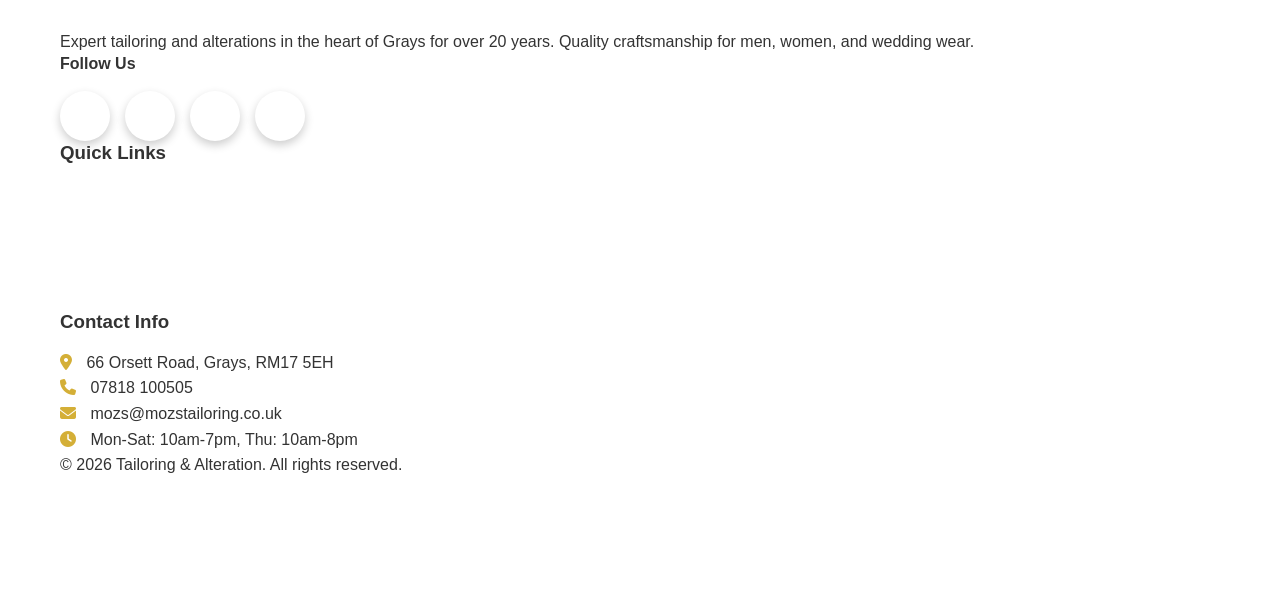
==== commit a1c28fc7: "Update index.html" ====
--- a/index.html
+++ b/index.html
@@ -22,25 +22,26 @@
         <div class="container header-container">
             <!-- Rotating Circular Logo -->
             <a href="index.html" class="logo-container">
-                <div class="circular-logo-text">
-            <span style="transform: rotate(0deg)">M</span>
-            <span style="transform: rotate(15deg)">O</span>
-            <span style="transform: rotate(30deg)">Z</span>
-            <span style="transform: rotate(45deg)">'</span>
-            <span style="transform: rotate(60deg)">S</span>
-            <span style="transform: rotate(90deg)">T</span>
-            <span style="transform: rotate(105deg)">A</span>
-            <span style="transform: rotate(120deg)">I</span>
-            <span style="transform: rotate(135deg)">L</span>
-            <span style="transform: rotate(150deg)">O</span>
-            <span style="transform: rotate(165deg)">R</span>
-            <span style="transform: rotate(180deg)">I</span>
-            <span style="transform: rotate(195deg)">N</span>
-            <span style="transform: rotate(210deg)">G</span>
-        </div>
-        <div class="logo-fallback">M</div>
-    </div>
-</a>
+                <div class="circular-logo-container">
+                    <div class="circular-logo-text">
+                        <span style="transform: rotate(0deg)">M</span>
+                        <span style="transform: rotate(15deg)">O</span>
+                        <span style="transform: rotate(30deg)">Z</span>
+                        <span style="transform: rotate(45deg)">'</span>
+                        <span style="transform: rotate(60deg)">S</span>
+                        <span style="transform: rotate(90deg)">T</span>
+                        <span style="transform: rotate(105deg)">A</span>
+                        <span style="transform: rotate(120deg)">I</span>
+                        <span style="transform: rotate(135deg)">L</span>
+                        <span style="transform: rotate(150deg)">O</span>
+                        <span style="transform: rotate(165deg)">R</span>
+                        <span style="transform: rotate(180deg)">I</span>
+                        <span style="transform: rotate(195deg)">N</span>
+                        <span style="transform: rotate(210deg)">G</span>
+                    </div>
+                    <div class="logo-fallback">M</div>
+                </div>
+            </a>
             
             <!-- Navigation -->
             <nav class="main-nav">
@@ -63,7 +64,6 @@
         <div class="hero-slideshow">
             <div class="hero-slide slide-1 active"></div>
             <div class="hero-slide slide-2"></div>
-            <div class="hero-slide slide-3"></div>
         </div>
         
         <!-- Hero main content -->
@@ -206,12 +206,6 @@
         <div class="container">
             <div class="footer-content">
                 <div>
-                    <div class="footer-logo-container">
-                        <div class="footer-circular-logo">
-                            <div class="footer-circular-text" id="footerCircularText"></div>
-                            <div class="footer-circular-center">M</div>
-                        </div>
-                    </div>
                     <p>Expert tailoring and alterations in the heart of Grays for over 20 years. Quality craftsmanship for men, women, and wedding wear.</p>
                     
                     <div class="social-media">
@@ -250,7 +244,7 @@
                 </div>
             </div>
             <div class="copyright">
-                <p>&copy; 2026 Moz's Tailoring & Alteration. All rights reserved.</p>
+                <p>&copy; 2026 Tailoring & Alteration. All rights reserved.</p>
             </div>
         </div>
     </footer>
--- a/style.css
+++ b/style.css
@@ -412,12 +412,10 @@
     color: var(--secondary);
 }
 
-/* ========== REST OF YOUR CSS (KEEP ALL EXISTING STYLES) ========== */
-
-/* Services Section */
+/* ========== SERVICES GRID LAYOUT FIX ========== */
 .services-grid {
     display: grid;
-    grid-template-columns: repeat(auto-fit, minmax(280px, 1fr));
+    grid-template-columns: repeat(auto-fit, minmax(300px, 1fr));
     gap: 30px;
 }
 
@@ -427,12 +425,24 @@
     overflow: hidden;
     box-shadow: var(--shadow);
     transition: var(--transition);
-}
-
-.service-card:hover {
-    transform: translateY(-10px);
-    box-shadow: 0 15px 30px rgba(10, 25, 49, 0.1);
-}
+    padding: 30px;
+    display: flex;
+    flex-direction: column;
+    height: 100%;
+}
+
+.service-content {
+    flex-grow: 1;
+    display: flex;
+    flex-direction: column;
+}
+
+.service-content .btn {
+    margin-top: auto;
+    align-self: flex-start;
+}
+
+/* ========== REST OF YOUR CSS (KEEP ALL EXISTING STYLES) ========== */
 
 /* Why Choose Us Section */
 .why-us {
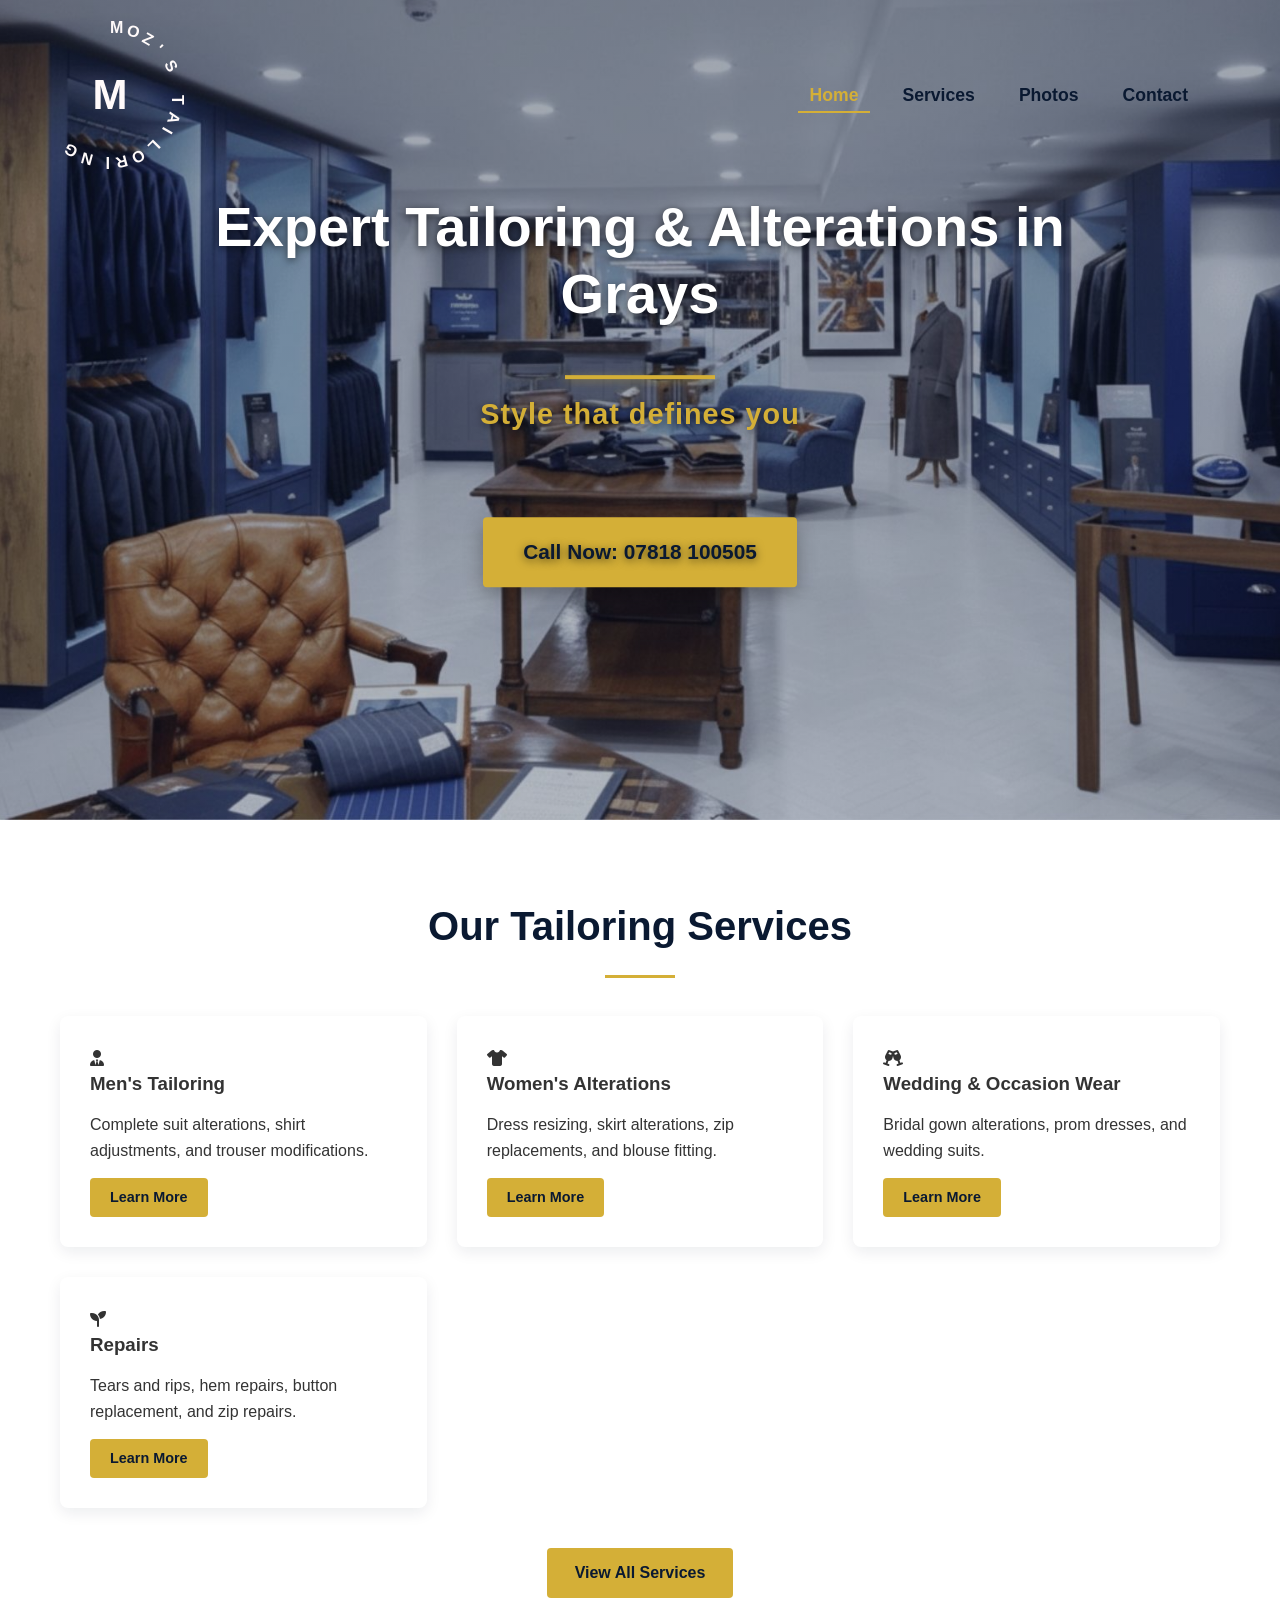
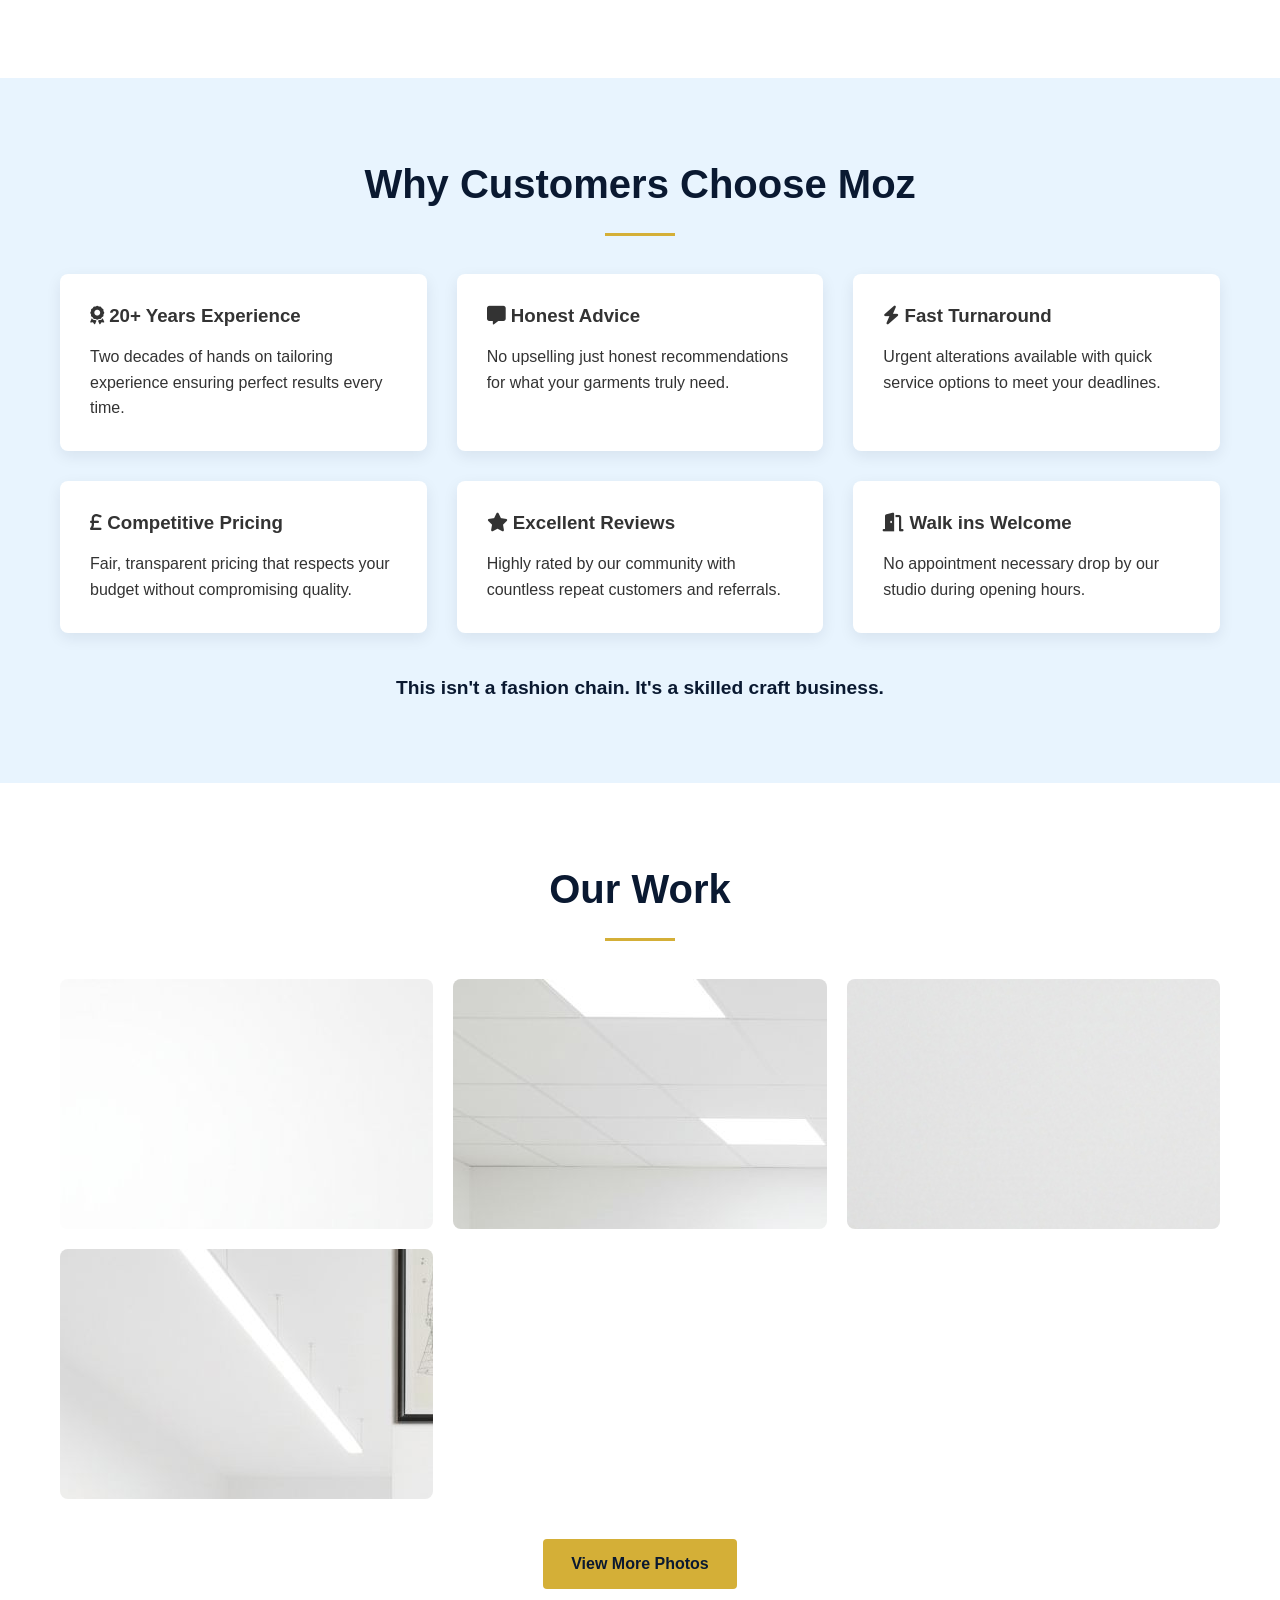
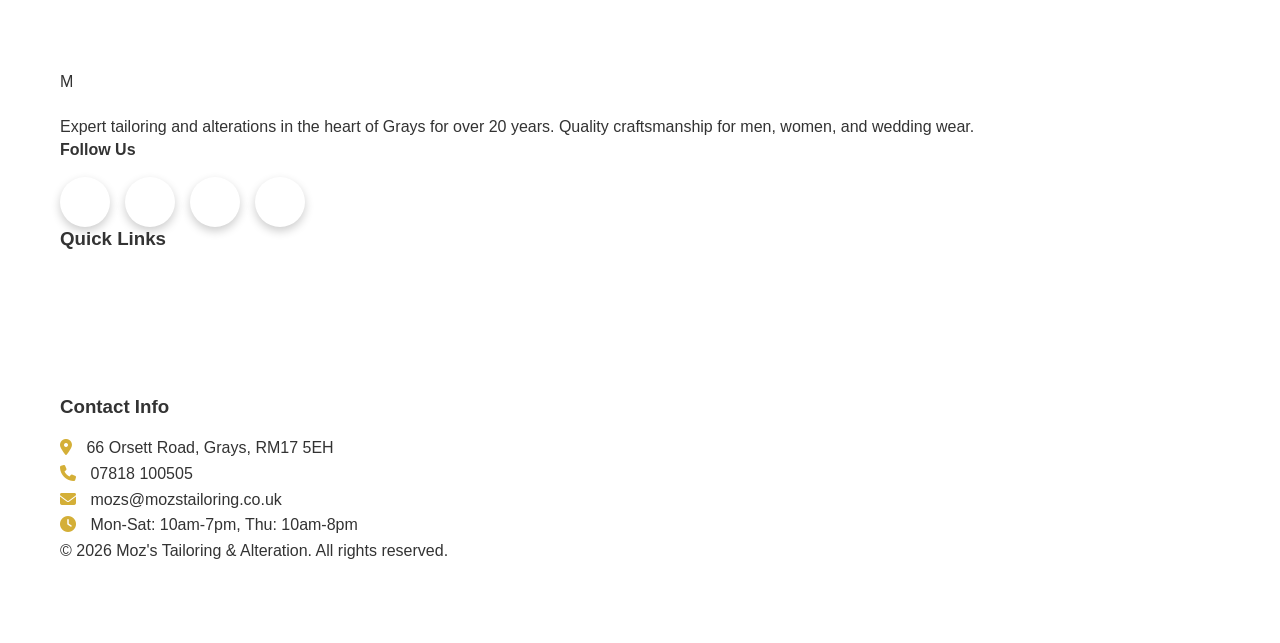
==== commit d7a328b1: "Update index.html" ====
--- a/index.html
+++ b/index.html
@@ -15,12 +15,79 @@
     <link rel="preconnect" href="https://fonts.gstatic.com" crossorigin>
     <link href="https://fonts.googleapis.com/css2?family=Inter:wght@300;400;500;600;700&family=Lato:wght@400;500;600&display=swap" rel="stylesheet">
     <link rel="stylesheet" href="style.css">
+    <style>
+        /* Circular Logo Animation for homepage */
+        .circular-logo-container {
+            position: relative;
+            width: 160px;
+            height: 160px;
+            margin: 0 auto;
+            display: flex;
+            align-items: center;
+            justify-content: center;
+        }
+        
+        .circular-logo-text {
+            position: absolute;
+            width: 100%;
+            height: 100%;
+            animation: rotateText 20s linear infinite;
+            color: snow;
+        }
+        
+        .circular-logo-text span {
+            position: absolute;
+            left: 50%;
+            top: 0;
+            transform-origin: 0 80px;
+            font-family: 'Lato', sans-serif;
+            font-weight: 600;
+            font-size: 16px;
+            letter-spacing: 1px;
+            text-transform: uppercase;
+        }
+        
+        @keyframes rotateText {
+            0% {
+                transform: rotate(0deg);
+            }
+            100% {
+                transform: rotate(360deg);
+            }
+        }
+        
+        .logo-fallback {
+            font-family: 'Lato', sans-serif;
+            font-size: 42px;
+            font-weight: 700;
+            color: snow;
+            background-color: transparent;
+            width: 70px;
+            height: 70px;
+            display: flex;
+            align-items: center;
+            justify-content: center;
+            border-radius: 50%;
+        }
+        
+        .logo-container {
+            display: flex;
+            flex-direction: column;
+            align-items: center;
+            text-decoration: none;
+            z-index: 100;
+        }
+        
+        .logo-text-top, .logo-text-bottom {
+            display: none;
+        }
+    </style>
 </head>
 <body>
     <!-- Main Header (Shared across all pages) -->
     <header class="main-header">
         <div class="container header-container">
-            <!-- Rotating Circular Logo -->
+            <!-- Rotating Circular Logo - Fixed with proper container -->
             <a href="index.html" class="logo-container">
                 <div class="circular-logo-container">
                     <div class="circular-logo-text">
@@ -64,6 +131,7 @@
         <div class="hero-slideshow">
             <div class="hero-slide slide-1 active"></div>
             <div class="hero-slide slide-2"></div>
+            <div class="hero-slide slide-3"></div>
         </div>
         
         <!-- Hero main content -->
@@ -206,6 +274,12 @@
         <div class="container">
             <div class="footer-content">
                 <div>
+                    <div class="footer-logo-container">
+                        <div class="footer-circular-logo">
+                            <div class="footer-circular-text" id="footerCircularText"></div>
+                            <div class="footer-circular-center">M</div>
+                        </div>
+                    </div>
                     <p>Expert tailoring and alterations in the heart of Grays for over 20 years. Quality craftsmanship for men, women, and wedding wear.</p>
                     
                     <div class="social-media">
@@ -244,7 +318,7 @@
                 </div>
             </div>
             <div class="copyright">
-                <p>&copy; 2026 Tailoring & Alteration. All rights reserved.</p>
+                <p>&copy; 2026 Moz's Tailoring & Alteration. All rights reserved.</p>
             </div>
         </div>
     </footer>
--- a/style.css
+++ b/style.css
@@ -115,13 +115,15 @@
     align-items: center;
     text-decoration: none;
     z-index: 100;
+    position: relative;
+    left: -30px; /* Move the logo further to the left */
 }
 
 .circular-logo-container {
     position: relative;
-    width: 160px;
-    height: 160px;
-    margin: 0 auto;
+    width: 140px; /* Reduced from 160px */
+    height: 140px; /* Reduced from 160px */
+    margin: 0;
     display: flex;
     align-items: center;
     justify-content: center;
@@ -138,10 +140,10 @@
     position: absolute;
     left: 50%;
     top: 0;
-    transform-origin: 0 80px;
+    transform-origin: 0 70px; /* Adjusted from 80px */
     font-family: 'Lato', sans-serif;
     font-weight: 600;
-    font-size: 16px;
+    font-size: 14px; /* Reduced from 16px */
     letter-spacing: 1px;
     text-transform: uppercase;
     color: snow;
@@ -149,12 +151,12 @@
 
 .logo-fallback {
     font-family: 'Lato', sans-serif;
-    font-size: 42px;
+    font-size: 36px; /* Reduced from 42px */
     font-weight: 700;
     color: snow;
     background-color: transparent;
-    width: 70px;
-    height: 70px;
+    width: 60px; /* Reduced from 70px */
+    height: 60px; /* Reduced from 70px */
     display: flex;
     align-items: center;
     justify-content: center;
@@ -178,10 +180,11 @@
 .main-nav ul {
     display: flex;
     list-style: none;
-    gap: 30px;
+    gap: 20px; /* Reduced from 30px for better spacing */
     background: transparent;
     margin: 0;
     padding: 0;
+    margin-right: 20px; /* Add right margin */
 }
 
 .main-nav a {
@@ -236,7 +239,7 @@
     border: 1px solid rgba(10, 25, 49, 0.1);
 }
 
-/* ========== HERO SECTION - SIMPLIFIED ========== */
+/* ========== HERO SECTION - ADJUSTED FOR LOGO SPACE ========== */
 .hero {
     position: relative;
     height: 100vh;
@@ -244,8 +247,8 @@
     color: var(--secondary);
     text-align: center;
     overflow: hidden;
-    margin-top: -120px;
-    padding-top: 120px;
+    margin-top: -80px; /* Reduced from -120px */
+    padding-top: 100px; /* Increased from default */
 }
 
 .hero-slideshow {
@@ -300,10 +303,11 @@
 }
 
 .hero h1 {
-    font-size: 4rem;
+    font-size: 3.5rem; /* Reduced from 4rem for better fit */
     margin-bottom: 2rem;
     color: var(--secondary);
     line-height: 1.2;
+    padding-top: 20px; /* Add some top padding */
 }
 
 .hero .btn {
@@ -320,6 +324,7 @@
     position: relative;
     display: inline-block;
     margin-bottom: 2rem;
+    margin-top: 20px; /* Add top margin */
 }
 
 .hero-title-container:after {
@@ -545,30 +550,36 @@
         color: var(--primary);
     }
     
+    /* Circular logo adjustments for mobile */
+    .logo-container {
+        left: -20px; /* Adjust left positioning for mobile */
+    }
+    
     .circular-logo-container {
-        width: 120px;
-        height: 120px;
+        width: 100px; /* Further reduced for mobile */
+        height: 100px; /* Further reduced for mobile */
     }
     
     .circular-logo-text span {
-        font-size: 14px;
-        transform-origin: 0 60px;
+        font-size: 12px; /* Further reduced for mobile */
+        transform-origin: 0 50px; /* Adjusted for smaller size */
     }
     
     .logo-fallback {
-        font-size: 36px;
-        width: 60px;
-        height: 60px;
+        font-size: 28px; /* Further reduced for mobile */
+        width: 50px; /* Further reduced for mobile */
+        height: 50px; /* Further reduced for mobile */
     }
     
     .hero {
         min-height: 600px;
-        margin-top: -100px;
-        padding-top: 100px;
+        margin-top: -60px; /* Adjust for mobile */
+        padding-top: 80px; /* Adjust for mobile */
     }
     
     .hero h1 {
-        font-size: 3rem;
+        font-size: 2.5rem; /* Further reduced for mobile */
+        padding-top: 10px; /* Adjust for mobile */
     }
     
     .premium-tagline {
@@ -577,29 +588,35 @@
 }
 
 @media (max-width: 576px) {
+    /* Further circular logo adjustments for small mobile */
+    .logo-container {
+        left: -15px; /* Further adjust for small mobile */
+    }
+    
     .circular-logo-container {
-        width: 100px;
-        height: 100px;
+        width: 80px; /* Very small for mobile */
+        height: 80px; /* Very small for mobile */
     }
     
     .circular-logo-text span {
-        font-size: 12px;
-        transform-origin: 0 50px;
+        font-size: 10px; /* Very small for mobile */
+        transform-origin: 0 40px; /* Adjusted for very small size */
     }
     
     .logo-fallback {
-        font-size: 32px;
-        width: 50px;
-        height: 50px;
+        font-size: 24px; /* Very small for mobile */
+        width: 40px; /* Very small for mobile */
+        height: 40px; /* Very small for mobile */
+    }
+    
+    .hero {
+        margin-top: -40px; /* Further adjust for small mobile */
+        padding-top: 60px; /* Further adjust for small mobile */
     }
     
     .hero h1 {
-        font-size: 2.5rem;
-    }
-    
-    .hero .btn {
-        font-size: 1.1rem;
-        padding: 16px 32px;
+        font-size: 2rem; /* Very small for mobile */
+        padding-top: 5px; /* Adjust for small mobile */
     }
     
     .premium-tagline {
@@ -979,3 +996,14 @@
         padding: 20px;
     }
 }
+
+/* Add a media query for very wide screens */
+@media (min-width: 1400px) {
+    .logo-container {
+        left: -50px; /* Move even further left on wide screens */
+    }
+    
+    .hero-content {
+        max-width: 1000px; /* Wider content area */
+    }
+}
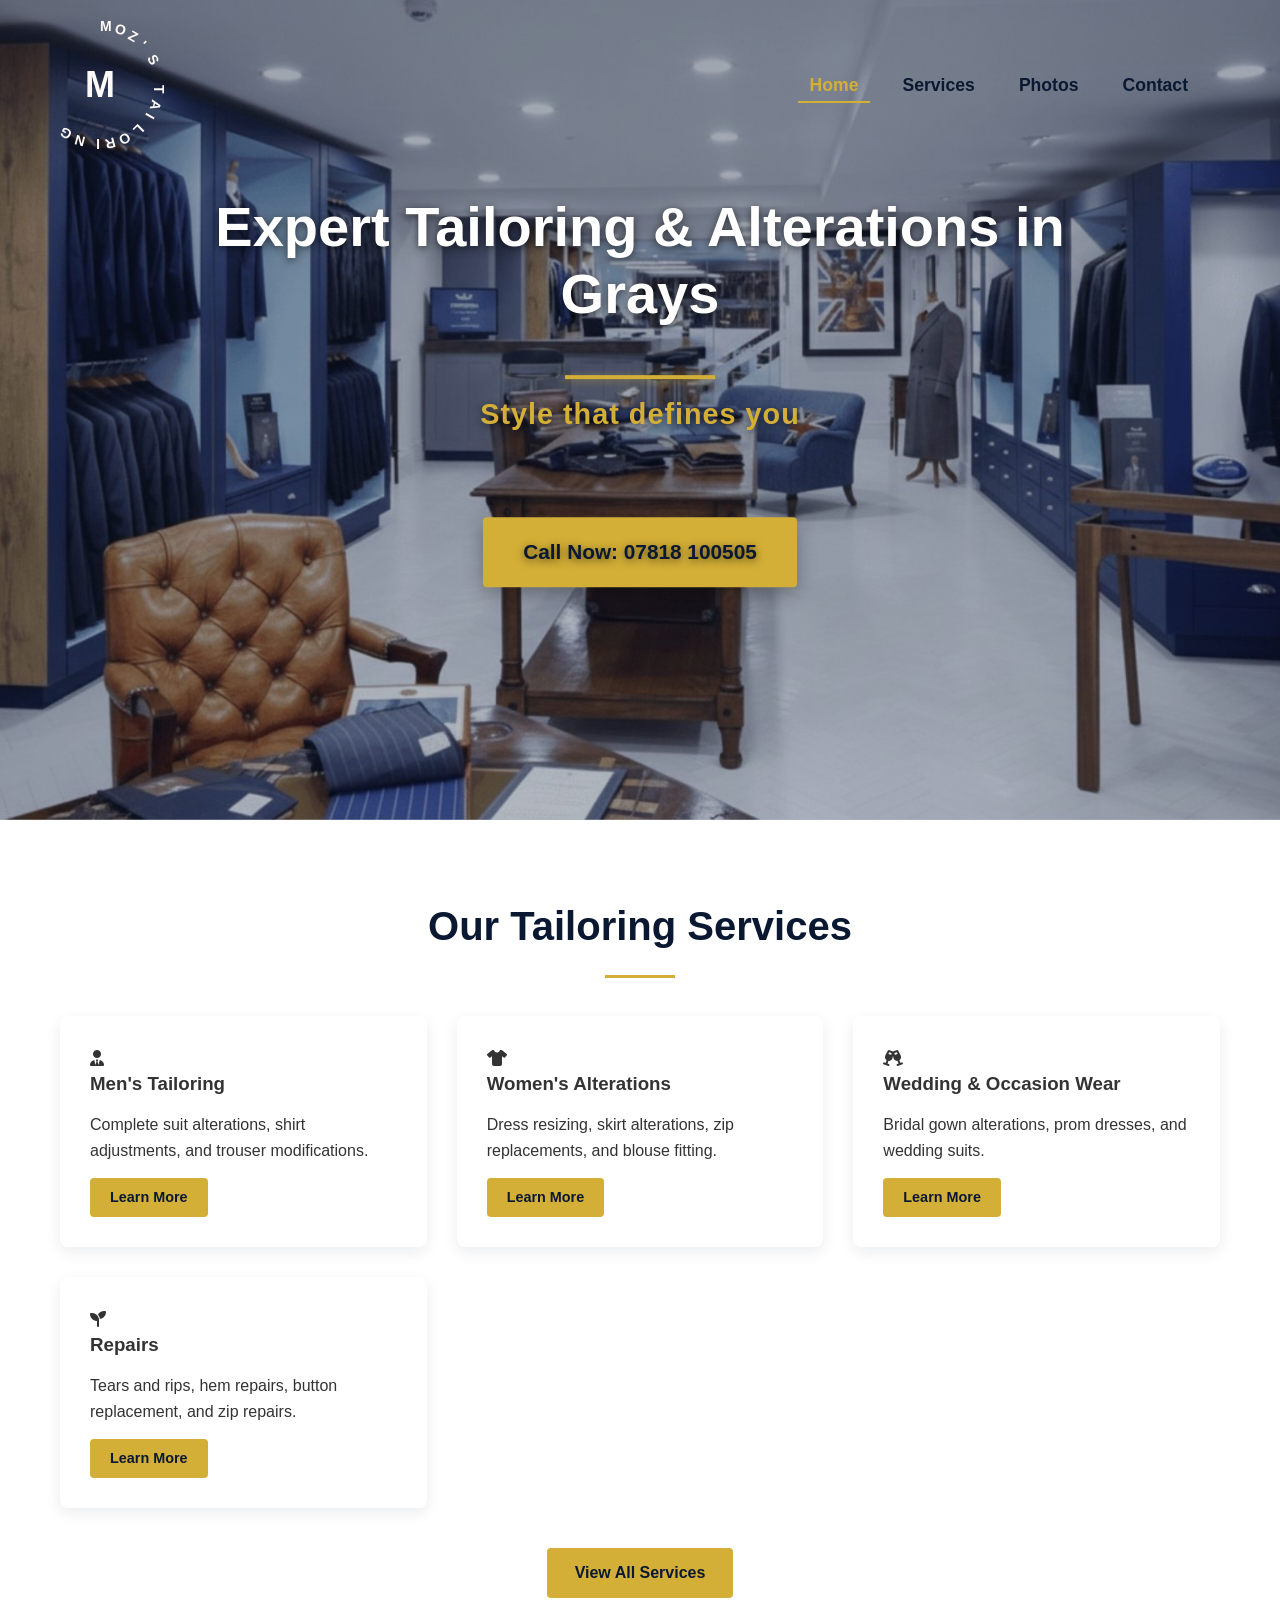
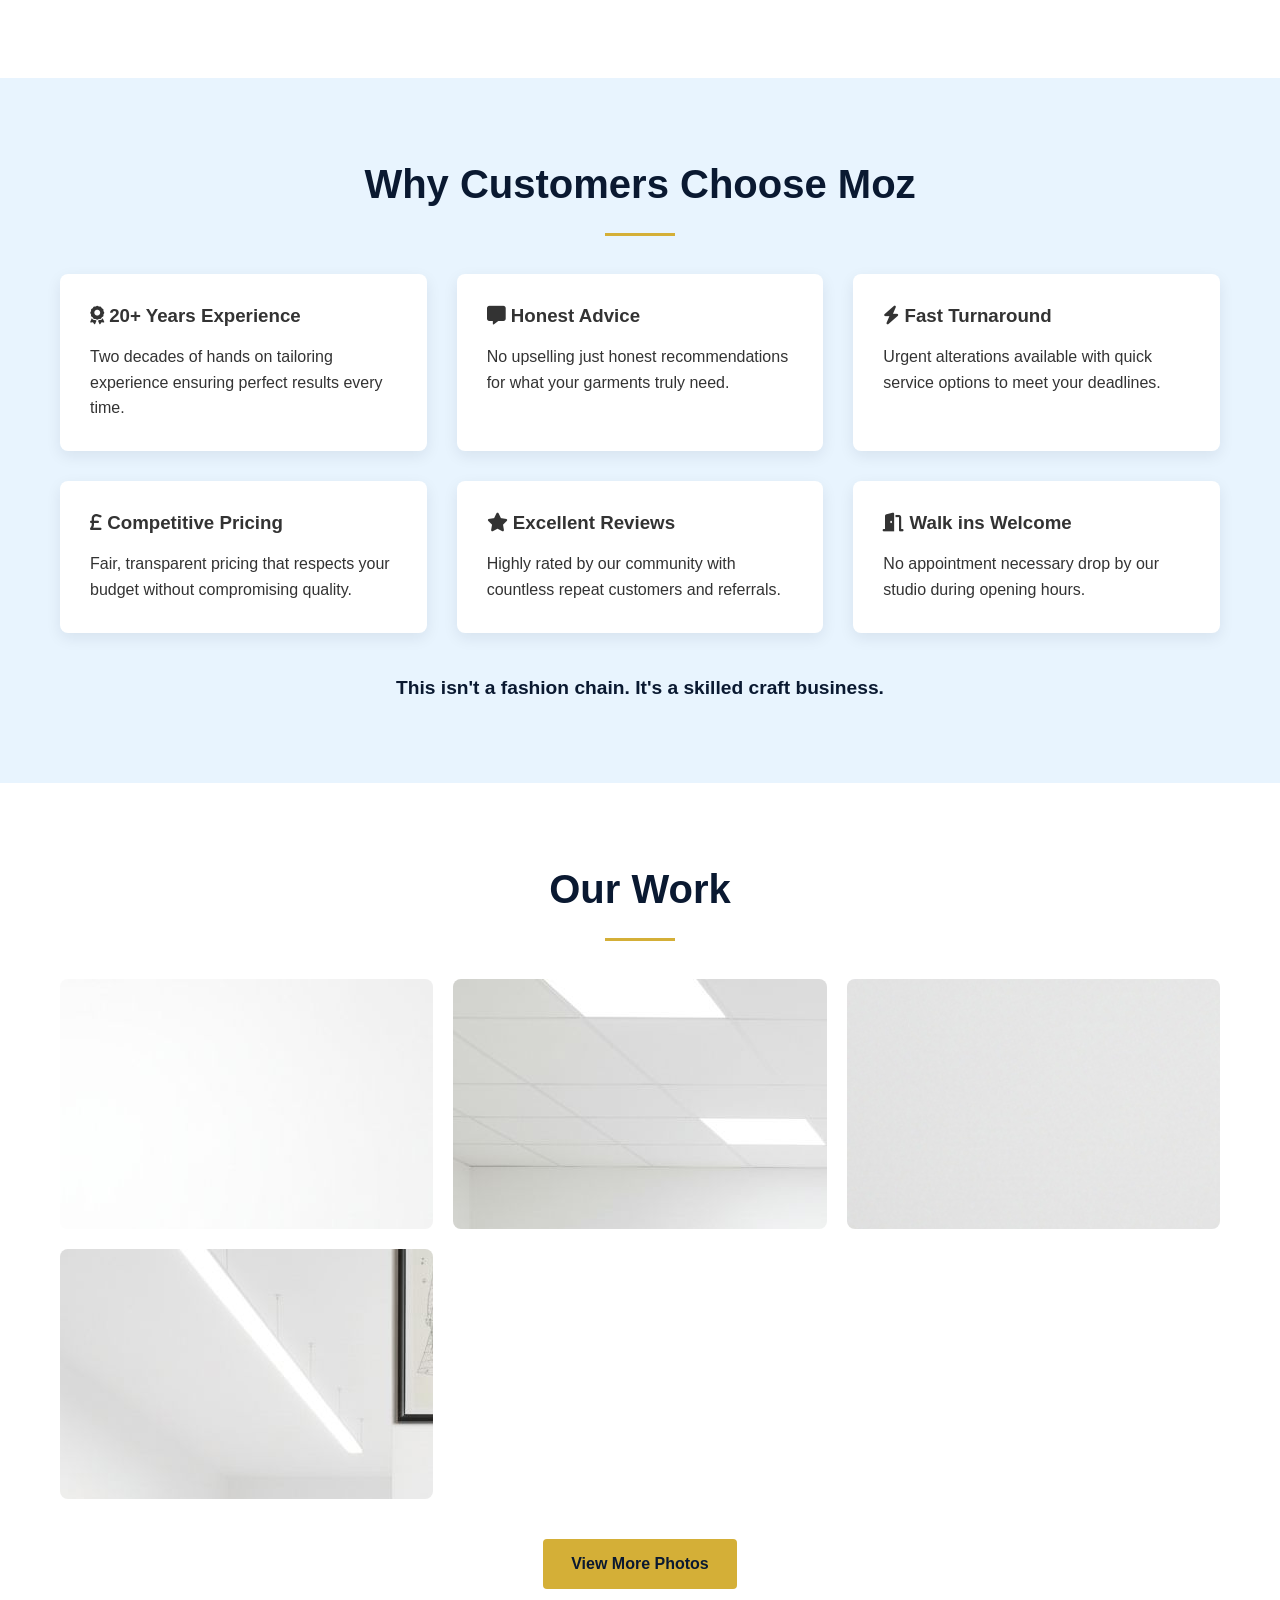
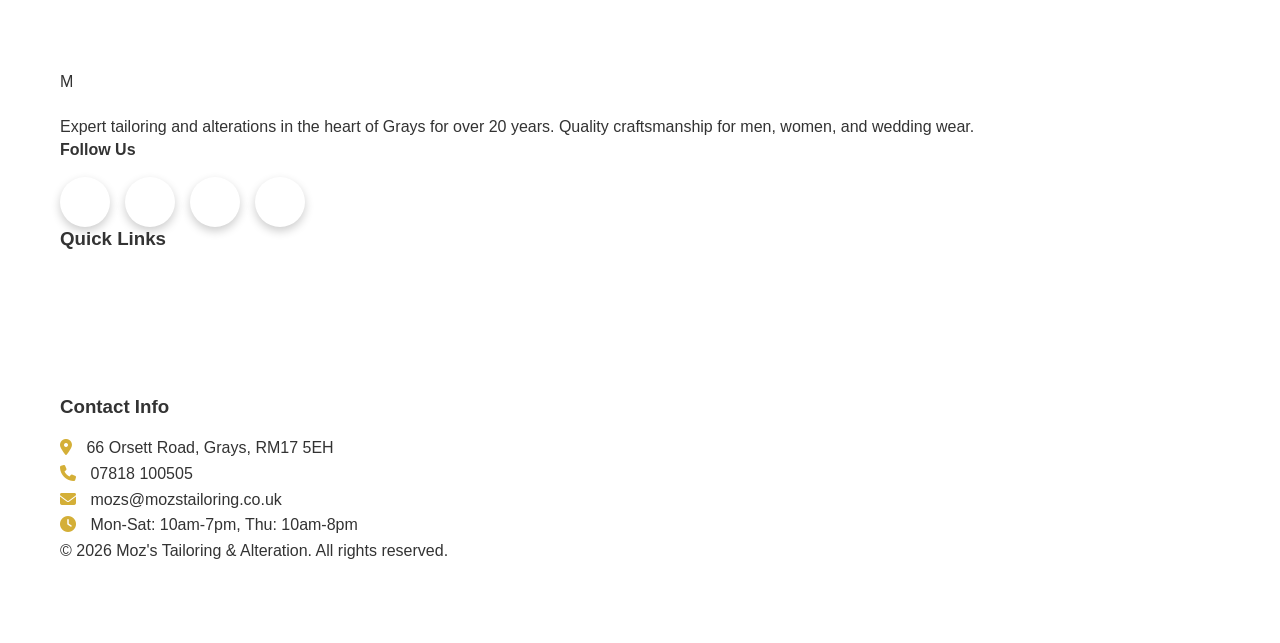
==== commit 7ac9b717: "Update index.html" ====
--- a/index.html
+++ b/index.html
@@ -15,79 +15,13 @@
     <link rel="preconnect" href="https://fonts.gstatic.com" crossorigin>
     <link href="https://fonts.googleapis.com/css2?family=Inter:wght@300;400;500;600;700&family=Lato:wght@400;500;600&display=swap" rel="stylesheet">
     <link rel="stylesheet" href="style.css">
-    <style>
-        /* Circular Logo Animation for homepage */
-        .circular-logo-container {
-            position: relative;
-            width: 160px;
-            height: 160px;
-            margin: 0 auto;
-            display: flex;
-            align-items: center;
-            justify-content: center;
-        }
-        
-        .circular-logo-text {
-            position: absolute;
-            width: 100%;
-            height: 100%;
-            animation: rotateText 20s linear infinite;
-            color: snow;
-        }
-        
-        .circular-logo-text span {
-            position: absolute;
-            left: 50%;
-            top: 0;
-            transform-origin: 0 80px;
-            font-family: 'Lato', sans-serif;
-            font-weight: 600;
-            font-size: 16px;
-            letter-spacing: 1px;
-            text-transform: uppercase;
-        }
-        
-        @keyframes rotateText {
-            0% {
-                transform: rotate(0deg);
-            }
-            100% {
-                transform: rotate(360deg);
-            }
-        }
-        
-        .logo-fallback {
-            font-family: 'Lato', sans-serif;
-            font-size: 42px;
-            font-weight: 700;
-            color: snow;
-            background-color: transparent;
-            width: 70px;
-            height: 70px;
-            display: flex;
-            align-items: center;
-            justify-content: center;
-            border-radius: 50%;
-        }
-        
-        .logo-container {
-            display: flex;
-            flex-direction: column;
-            align-items: center;
-            text-decoration: none;
-            z-index: 100;
-        }
-        
-        .logo-text-top, .logo-text-bottom {
-            display: none;
-        }
-    </style>
+    <!-- Circular logo styles removed - now in style.css -->
 </head>
 <body>
     <!-- Main Header (Shared across all pages) -->
     <header class="main-header">
         <div class="container header-container">
-            <!-- Rotating Circular Logo - Fixed with proper container -->
+            <!-- Rotating Circular Logo -->
             <a href="index.html" class="logo-container">
                 <div class="circular-logo-container">
                     <div class="circular-logo-text">
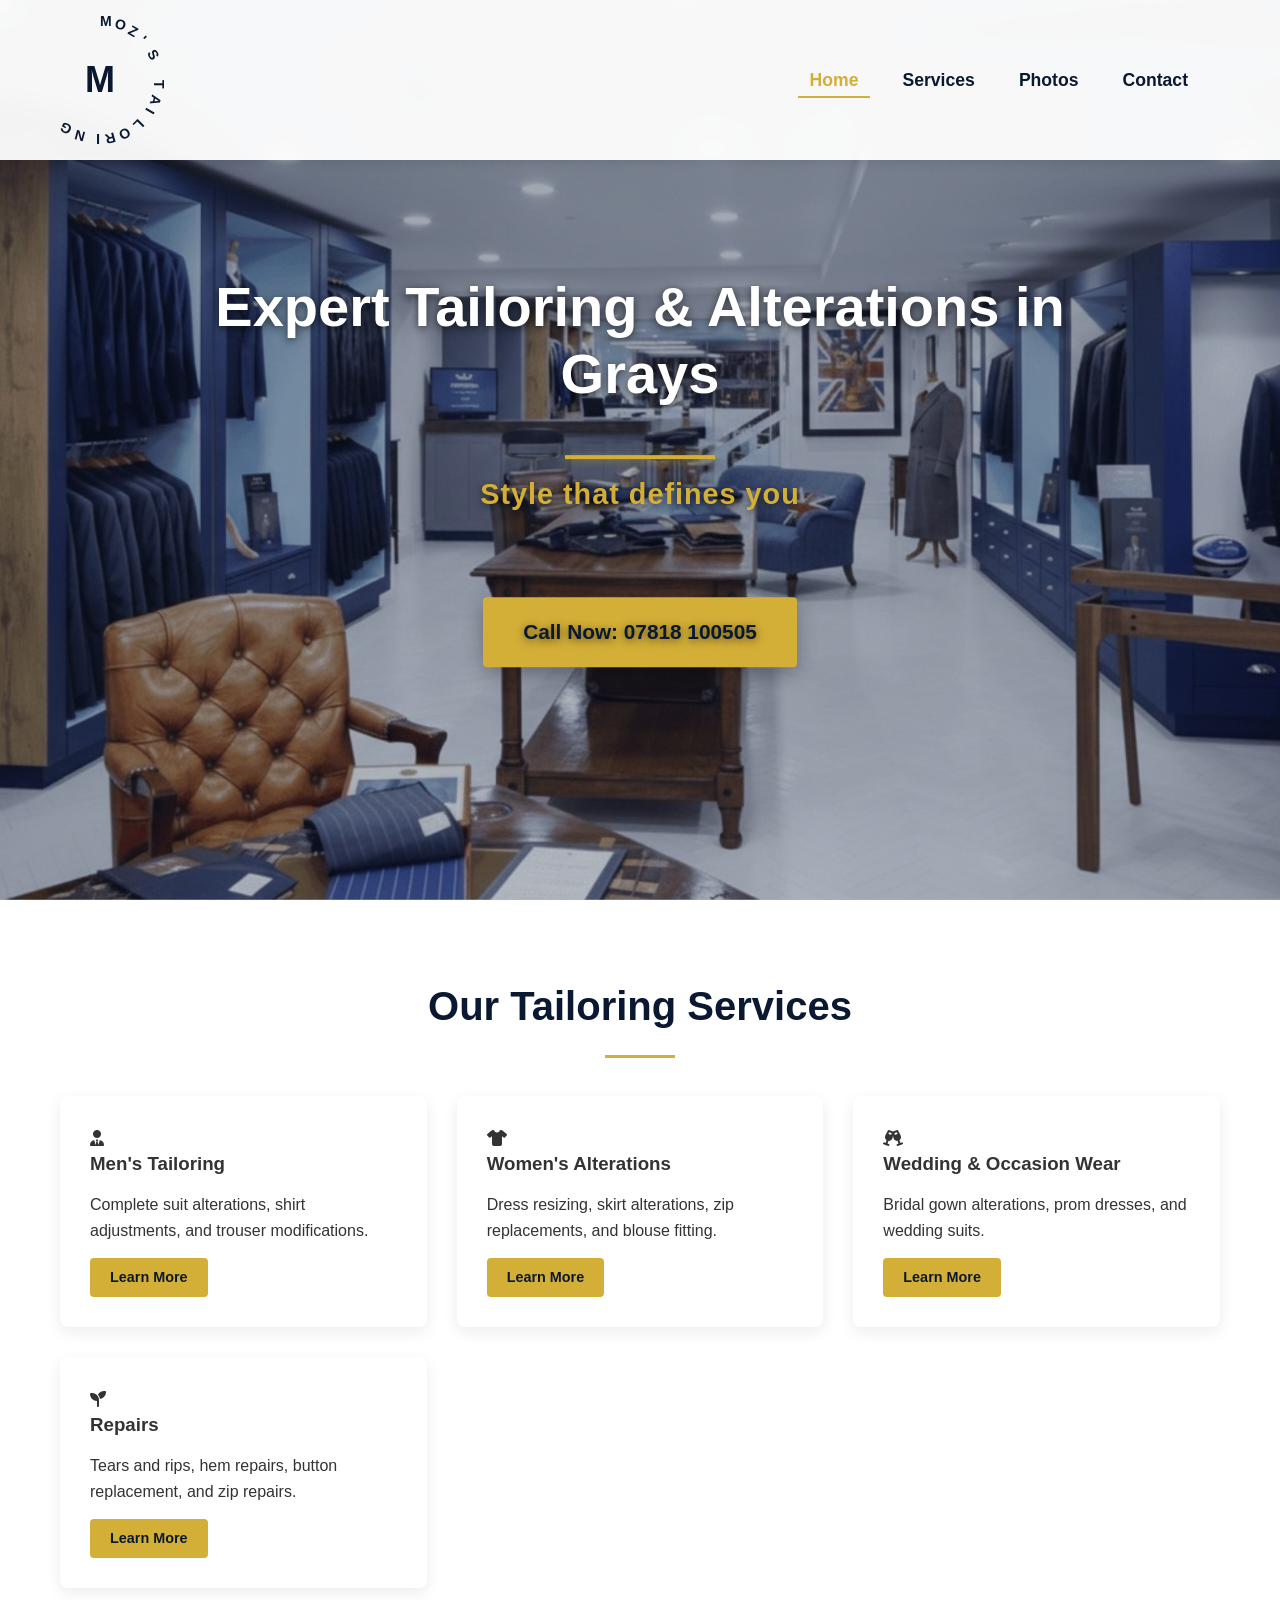
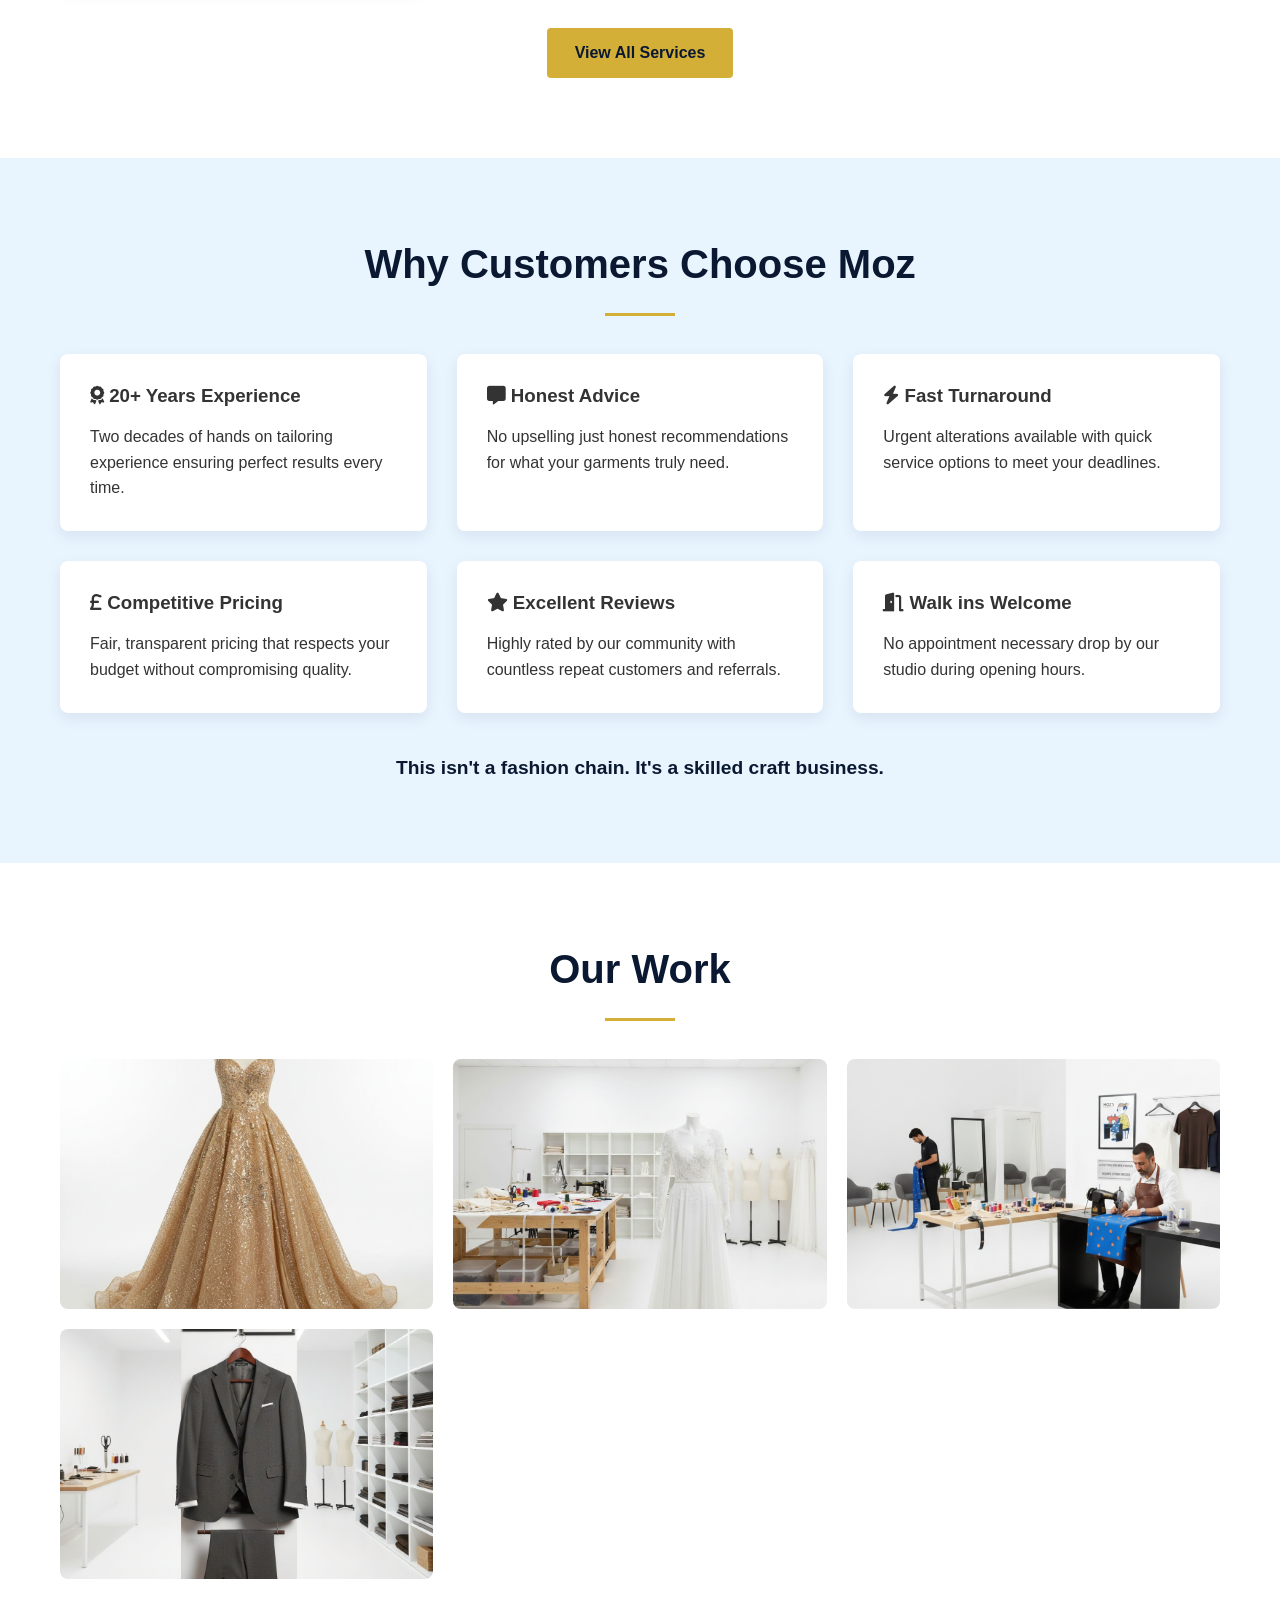
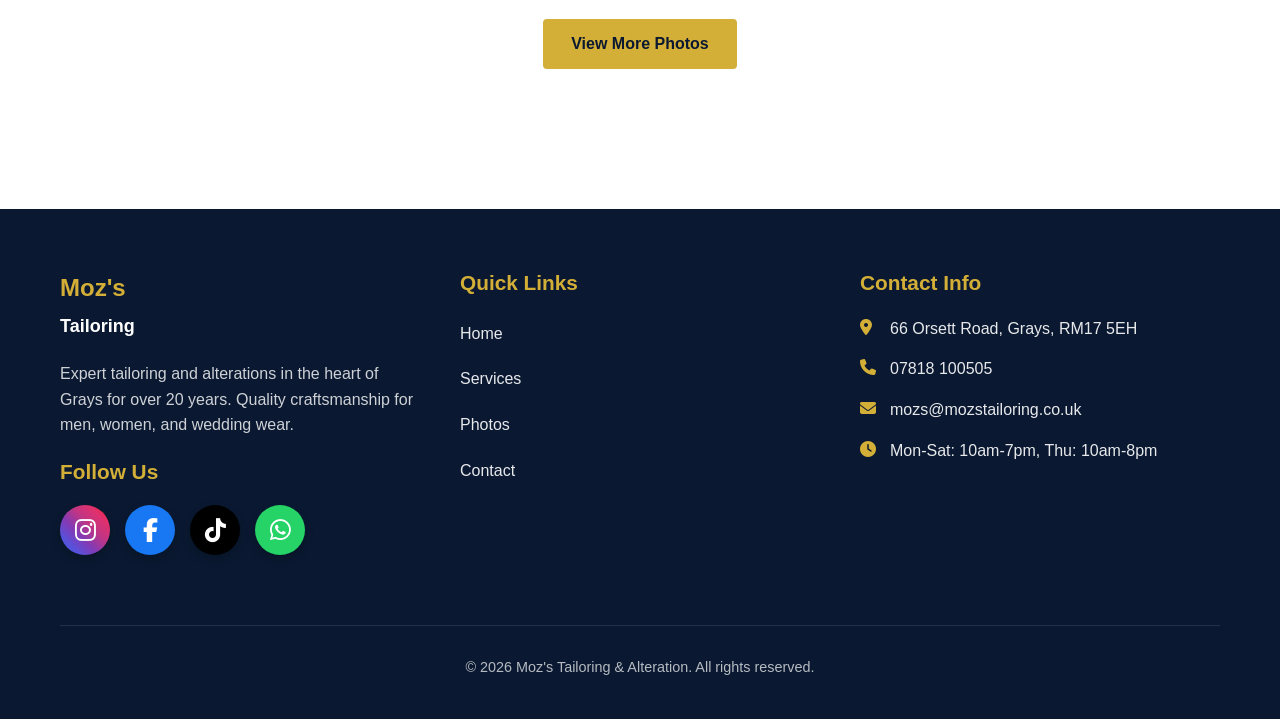
==== commit 5d109222: "Update index.html" ====
--- a/index.html
+++ b/index.html
@@ -15,7 +15,6 @@
     <link rel="preconnect" href="https://fonts.gstatic.com" crossorigin>
     <link href="https://fonts.googleapis.com/css2?family=Inter:wght@300;400;500;600;700&family=Lato:wght@400;500;600&display=swap" rel="stylesheet">
     <link rel="stylesheet" href="style.css">
-    <!-- Circular logo styles removed - now in style.css -->
 </head>
 <body>
     <!-- Main Header (Shared across all pages) -->
@@ -65,7 +64,7 @@
         <div class="hero-slideshow">
             <div class="hero-slide slide-1 active"></div>
             <div class="hero-slide slide-2"></div>
-            <div class="hero-slide slide-3"></div>
+            <!-- Removed slide-3 as requested -->
         </div>
         
         <!-- Hero main content -->
@@ -209,10 +208,8 @@
             <div class="footer-content">
                 <div>
                     <div class="footer-logo-container">
-                        <div class="footer-circular-logo">
-                            <div class="footer-circular-text" id="footerCircularText"></div>
-                            <div class="footer-circular-center">M</div>
-                        </div>
+                        <div class="footer-text-top">Moz's</div>
+                        <div class="footer-text-bottom">Tailoring</div>
                     </div>
                     <p>Expert tailoring and alterations in the heart of Grays for over 20 years. Quality craftsmanship for men, women, and wedding wear.</p>
                     
@@ -236,19 +233,19 @@
                 </div>
                 <div>
                     <h3>Quick Links</h3>
-                    <ul style="list-style: none;">
-                        <li><a href="index.html" style="color: var(--secondary); text-decoration: none; line-height: 2;">Home</a></li>
-                        <li><a href="services.html" style="color: var(--secondary); text-decoration: none; line-height: 2;">Services</a></li>
-                        <li><a href="photos.html" style="color: var(--secondary); text-decoration: none; line-height: 2;">Photos</a></li>
-                        <li><a href="contact.html" style="color: var(--secondary); text-decoration: none; line-height: 2;">Contact</a></li>
+                    <ul>
+                        <li><a href="index.html">Home</a></li>
+                        <li><a href="services.html">Services</a></li>
+                        <li><a href="photos.html">Photos</a></li>
+                        <li><a href="contact.html">Contact</a></li>
                     </ul>
                 </div>
-                <div>
+                <div class="footer-contact-info">
                     <h3>Contact Info</h3>
-                    <p><i class="fas fa-map-marker-alt" style="color: var(--accent); margin-right: 10px;"></i> 66 Orsett Road, Grays, RM17 5EH</p>
-                    <p><i class="fas fa-phone" style="color: var(--accent); margin-right: 10px;"></i> 07818 100505</p>
-                    <p><i class="fas fa-envelope" style="color: var(--accent); margin-right: 10px;"></i> mozs@mozstailoring.co.uk</p>
-                    <p><i class="fas fa-clock" style="color: var(--accent); margin-right: 10px;"></i> Mon-Sat: 10am-7pm, Thu: 10am-8pm</p>
+                    <p><i class="fas fa-map-marker-alt"></i> 66 Orsett Road, Grays, RM17 5EH</p>
+                    <p><i class="fas fa-phone"></i> 07818 100505</p>
+                    <p><i class="fas fa-envelope"></i> mozs@mozstailoring.co.uk</p>
+                    <p><i class="fas fa-clock"></i> Mon-Sat: 10am-7pm, Thu: 10am-8pm</p>
                 </div>
             </div>
             <div class="copyright">
--- a/style.css
+++ b/style.css
@@ -92,20 +92,23 @@
     left: 0;
     width: 100%;
     z-index: 1000;
-    background: transparent !important;
-    backdrop-filter: none !important;
-    box-shadow: none !important;
+    background: rgba(255, 255, 255, 0.95) !important;
+    backdrop-filter: blur(10px) !important;
+    box-shadow: 0 2px 10px rgba(0, 0, 0, 0.1) !important;
     padding: 0 !important;
     margin: 0 !important;
     border: none !important;
+    transition: var(--transition);
 }
 
 .header-container {
     display: flex;
     justify-content: space-between;
     align-items: center;
-    padding: 15px 20px !important;
+    padding: 10px 20px !important;
     background: transparent !important;
+    max-width: 1200px;
+    margin: 0 auto;
 }
 
 /* ========== ROTATING CIRCULAR TEXT LOGO (HTML/CSS VERSION) ========== */
@@ -146,14 +149,14 @@
     font-size: 14px; /* Reduced from 16px */
     letter-spacing: 1px;
     text-transform: uppercase;
-    color: snow;
+    color: var(--primary); /* Changed from snow to match header */
 }
 
 .logo-fallback {
     font-family: 'Lato', sans-serif;
     font-size: 36px; /* Reduced from 42px */
     font-weight: 700;
-    color: snow;
+    color: var(--primary); /* Changed from snow to match header */
     background-color: transparent;
     width: 60px; /* Reduced from 70px */
     height: 60px; /* Reduced from 70px */
@@ -247,8 +250,8 @@
     color: var(--secondary);
     text-align: center;
     overflow: hidden;
-    margin-top: -80px; /* Reduced from -120px */
-    padding-top: 100px; /* Increased from default */
+    margin-top: 0;
+    padding-top: 140px; /* Increased to account for fixed header */
 }
 
 .hero-slideshow {
@@ -286,9 +289,7 @@
     background-image: linear-gradient(rgba(10, 25, 49, 0.4), rgba(10, 25, 49, 0.3)), url('images/moz2.jpg');
 }
 
-.hero-slide.slide-3 {
-    background-image: linear-gradient(rgba(10, 25, 49, 0.4), rgba(10, 25, 49, 0.3)), url('images/moz3.jpg');
-}
+/* Removed slide-3 as requested */
 
 .hero-content {
     position: absolute;
@@ -353,7 +354,7 @@
     background-color: var(--primary);
     color: var(--secondary);
     text-align: center;
-    padding: 140px 0 80px;
+    padding: 160px 0 80px; /* Increased top padding for fixed header */
     margin-top: 0;
     position: relative;
     overflow: hidden;
@@ -389,6 +390,24 @@
 }
 
 /* ========== FOOTER ========== */
+footer {
+    background-color: var(--primary);
+    color: var(--secondary);
+    padding: 60px 0 40px; /* Added bottom padding */
+    margin-top: 60px; /* Added space above footer */
+}
+
+.footer-content {
+    display: grid;
+    grid-template-columns: repeat(auto-fit, minmax(300px, 1fr));
+    gap: 40px;
+    margin-bottom: 40px;
+}
+
+.footer-content > div {
+    margin-bottom: 30px;
+}
+
 .footer-logo-container {
     display: flex;
     flex-direction: column;
@@ -408,6 +427,7 @@
     font-size: 24px;
     font-weight: 700;
     color: var(--accent);
+    margin-bottom: 5px;
 }
 
 .footer-text-bottom {
@@ -417,89 +437,66 @@
     color: var(--secondary);
 }
 
-/* ========== SERVICES GRID LAYOUT FIX ========== */
-.services-grid {
-    display: grid;
-    grid-template-columns: repeat(auto-fit, minmax(300px, 1fr));
-    gap: 30px;
-}
-
-.service-card {
-    background-color: var(--secondary);
-    border-radius: 8px;
-    overflow: hidden;
-    box-shadow: var(--shadow);
+.footer-content p {
+    color: rgba(255, 255, 255, 0.8);
+    line-height: 1.6;
+    margin-bottom: 20px;
+}
+
+.footer-content h3, .footer-content h4 {
+    color: var(--accent);
+    margin-bottom: 20px;
+    font-size: 1.3rem;
+}
+
+/* Footer Links */
+.footer-content ul {
+    list-style: none;
+    padding: 0;
+}
+
+.footer-content ul li {
+    margin-bottom: 10px;
+}
+
+.footer-content ul li a {
+    color: rgba(255, 255, 255, 0.9);
+    text-decoration: none;
     transition: var(--transition);
-    padding: 30px;
-    display: flex;
-    flex-direction: column;
-    height: 100%;
-}
-
-.service-content {
-    flex-grow: 1;
-    display: flex;
-    flex-direction: column;
-}
-
-.service-content .btn {
-    margin-top: auto;
-    align-self: flex-start;
-}
-
-/* ========== REST OF YOUR CSS (KEEP ALL EXISTING STYLES) ========== */
-
-/* Why Choose Us Section */
-.why-us {
-    background-color: var(--neutral);
-}
-
-.why-grid {
-    display: grid;
-    grid-template-columns: repeat(auto-fit, minmax(300px, 1fr));
-    gap: 30px;
-}
-
-.why-item {
-    background-color: var(--secondary);
-    padding: 30px;
-    border-radius: 8px;
-    box-shadow: var(--shadow);
-}
-
-/* Gallery Section */
-.gallery-grid {
-    display: grid;
-    grid-template-columns: repeat(auto-fill, minmax(280px, 1fr));
-    gap: 20px;
-}
-
-.gallery-item {
-    border-radius: 8px;
-    overflow: hidden;
-    height: 250px;
-    position: relative;
-}
-
-/* Contact Section */
-.contact-container {
-    display: grid;
-    grid-template-columns: repeat(auto-fit, minmax(300px, 1fr));
-    gap: 50px;
-}
-
-.contact-info {
-    background-color: var(--primary);
-    color: var(--secondary);
-    padding: 40px;
-    border-radius: 8px;
-}
-
-/* Social Media Icons */
+    display: block;
+    padding: 5px 0;
+}
+
+.footer-content ul li a:hover {
+    color: var(--accent);
+    transform: translateX(5px);
+}
+
+/* Contact Info in Footer */
+.footer-contact-info p {
+    display: flex;
+    align-items: flex-start;
+    margin-bottom: 15px;
+    color: rgba(255, 255, 255, 0.9);
+}
+
+.footer-contact-info i {
+    color: var(--accent);
+    margin-right: 10px;
+    margin-top: 3px;
+    min-width: 20px;
+}
+
+/* Social Media Icons - FIXED */
+.social-media {
+    margin-top: 20px;
+}
+
 .social-icons {
     display: flex;
     gap: 15px;
     flex-wrap: wrap;
+    margin-top: 10px;
 }
 
 .social-icon {
@@ -514,6 +511,177 @@
     transition: var(--transition);
     text-decoration: none;
     box-shadow: 0 4px 10px rgba(0, 0, 0, 0.2);
+}
+
+.social-icon.instagram {
+    background: linear-gradient(45deg, #405DE6, #5851DB, #833AB4, #C13584, #E1306C, #FD1D1D);
+}
+
+.social-icon.facebook {
+    background-color: #1877F2;
+}
+
+.social-icon.tiktok {
+    background-color: #000000;
+}
+
+.social-icon.whatsapp {
+    background-color: #25D366;
+}
+
+.social-icon:hover {
+    transform: translateY(-3px);
+    box-shadow: 0 6px 15px rgba(0, 0, 0, 0.3);
+}
+
+.copyright {
+    text-align: center;
+    padding-top: 30px;
+    border-top: 1px solid rgba(255, 255, 255, 0.1);
+    color: rgba(255, 255, 255, 0.7);
+    font-size: 0.9rem;
+}
+
+/* ========== SERVICES GRID LAYOUT FIX ========== */
+.services-grid {
+    display: grid;
+    grid-template-columns: repeat(auto-fit, minmax(300px, 1fr));
+    gap: 30px;
+}
+
+.service-card {
+    background-color: var(--secondary);
+    border-radius: 8px;
+    overflow: hidden;
+    box-shadow: var(--shadow);
+    transition: var(--transition);
+    padding: 30px;
+    display: flex;
+    flex-direction: column;
+    height: 100%;
+}
+
+.service-content {
+    flex-grow: 1;
+    display: flex;
+    flex-direction: column;
+}
+
+.service-content .btn {
+    margin-top: auto;
+    align-self: flex-start;
+}
+
+/* ========== REST OF YOUR CSS (KEEP ALL EXISTING STYLES) ========== */
+
+/* Why Choose Us Section */
+.why-us {
+    background-color: var(--neutral);
+}
+
+.why-grid {
+    display: grid;
+    grid-template-columns: repeat(auto-fit, minmax(300px, 1fr));
+    gap: 30px;
+}
+
+.why-item {
+    background-color: var(--secondary);
+    padding: 30px;
+    border-radius: 8px;
+    box-shadow: var(--shadow);
+}
+
+/* Gallery Section - FIXED */
+.gallery-grid {
+    display: grid;
+    grid-template-columns: repeat(auto-fill, minmax(280px, 1fr));
+    gap: 20px;
+}
+
+.gallery-item {
+    border-radius: 8px;
+    overflow: hidden;
+    height: 250px;
+    position: relative;
+}
+
+.gallery-item img {
+    width: 100%;
+    height: 100%;
+    object-fit: cover;
+    transition: var(--transition);
+}
+
+.gallery-item:hover img {
+    transform: scale(1.05);
+}
+
+/* Contact Section */
+.contact-container {
+    display: grid;
+    grid-template-columns: repeat(auto-fit, minmax(300px, 1fr));
+    gap: 50px;
+}
+
+.contact-info {
+    background-color: var(--primary);
+    color: var(--secondary);
+    padding: 40px;
+    border-radius: 8px;
+}
+
+.contact-details {
+    margin-bottom: 30px;
+}
+
+.contact-details > div {
+    display: flex;
+    align-items: flex-start;
+    margin-bottom: 15px;
+}
+
+.contact-details i {
+    color: var(--accent);
+    margin-right: 15px;
+    margin-top: 3px;
+    min-width: 20px;
+}
+
+.contact-details p {
+    color: rgba(255, 255, 255, 0.9);
+    line-height: 1.6;
+}
+
+.hours {
+    margin-top: 30px;
+    padding-top: 20px;
+    border-top: 1px solid rgba(255, 255, 255, 0.1);
+}
+
+.hours h3 {
+    color: var(--accent);
+    margin-bottom: 15px;
+}
+
+.hours p {
+    display: flex;
+    justify-content: space-between;
+    margin-bottom: 10px;
+    color: rgba(255, 255, 255, 0.9);
+}
+
+.map-container {
+    border-radius: 8px;
+    overflow: hidden;
+    box-shadow: var(--shadow);
+}
+
+.map-container iframe {
+    width: 100%;
+    height: 400px;
+    border: none;
+    display: block;
 }
 
 /* ========== RESPONSIVE DESIGN ========== */
@@ -573,8 +741,7 @@
     
     .hero {
         min-height: 600px;
-        margin-top: -60px; /* Adjust for mobile */
-        padding-top: 80px; /* Adjust for mobile */
+        padding-top: 120px; /* Adjust for mobile */
     }
     
     .hero h1 {
@@ -584,6 +751,15 @@
     
     .premium-tagline {
         font-size: 1.6rem !important;
+    }
+    
+    .page-hero {
+        padding: 140px 0 60px; /* Adjust for mobile */
+    }
+    
+    .footer-content {
+        grid-template-columns: 1fr;
+        gap: 30px;
     }
 }
 
@@ -610,8 +786,7 @@
     }
     
     .hero {
-        margin-top: -40px; /* Further adjust for small mobile */
-        padding-top: 60px; /* Further adjust for small mobile */
+        padding-top: 100px; /* Further adjust for small mobile */
     }
     
     .hero h1 {
@@ -622,19 +797,29 @@
     .premium-tagline {
         font-size: 1.4rem !important;
     }
+    
+    .page-hero {
+        padding: 120px 0 40px; /* Further adjust for small mobile */
+    }
+    
+    .page-hero h1 {
+        font-size: 2.5rem;
+    }
+    
+    .gallery-grid {
+        grid-template-columns: 1fr;
+    }
+    
+    .contact-container {
+        grid-template-columns: 1fr;
+        gap: 30px;
+    }
 }
 
 /* Smooth scrolling */
 html {
     scroll-behavior: smooth;
-}
-
-/* Remove any header background elements */
-.main-header::before,
-.main-header::after,
-.header-container::before,
-.header-container::after {
-    display: none !important;
+    scroll-padding-top: 100px; /* Add padding for fixed header */
 }
 
 /* ========== SERVICE DETAILS PAGE ========== */
